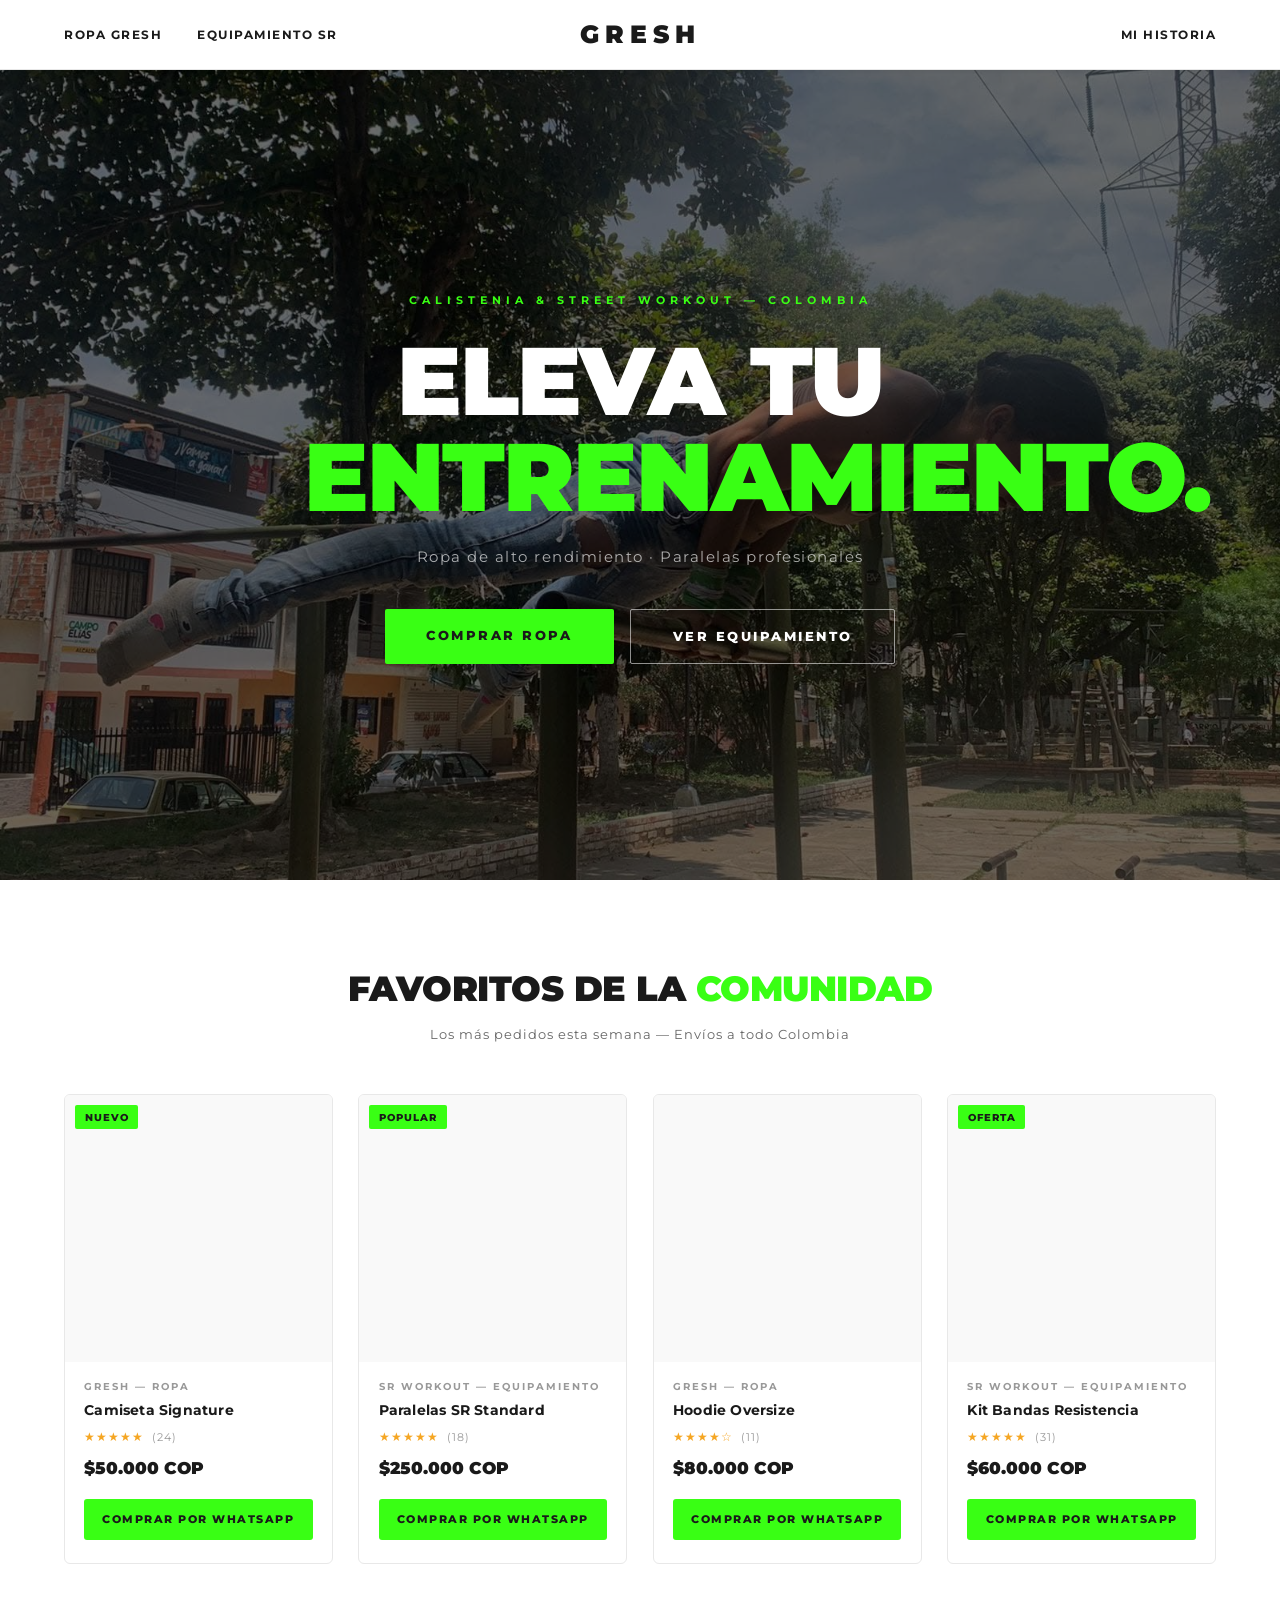
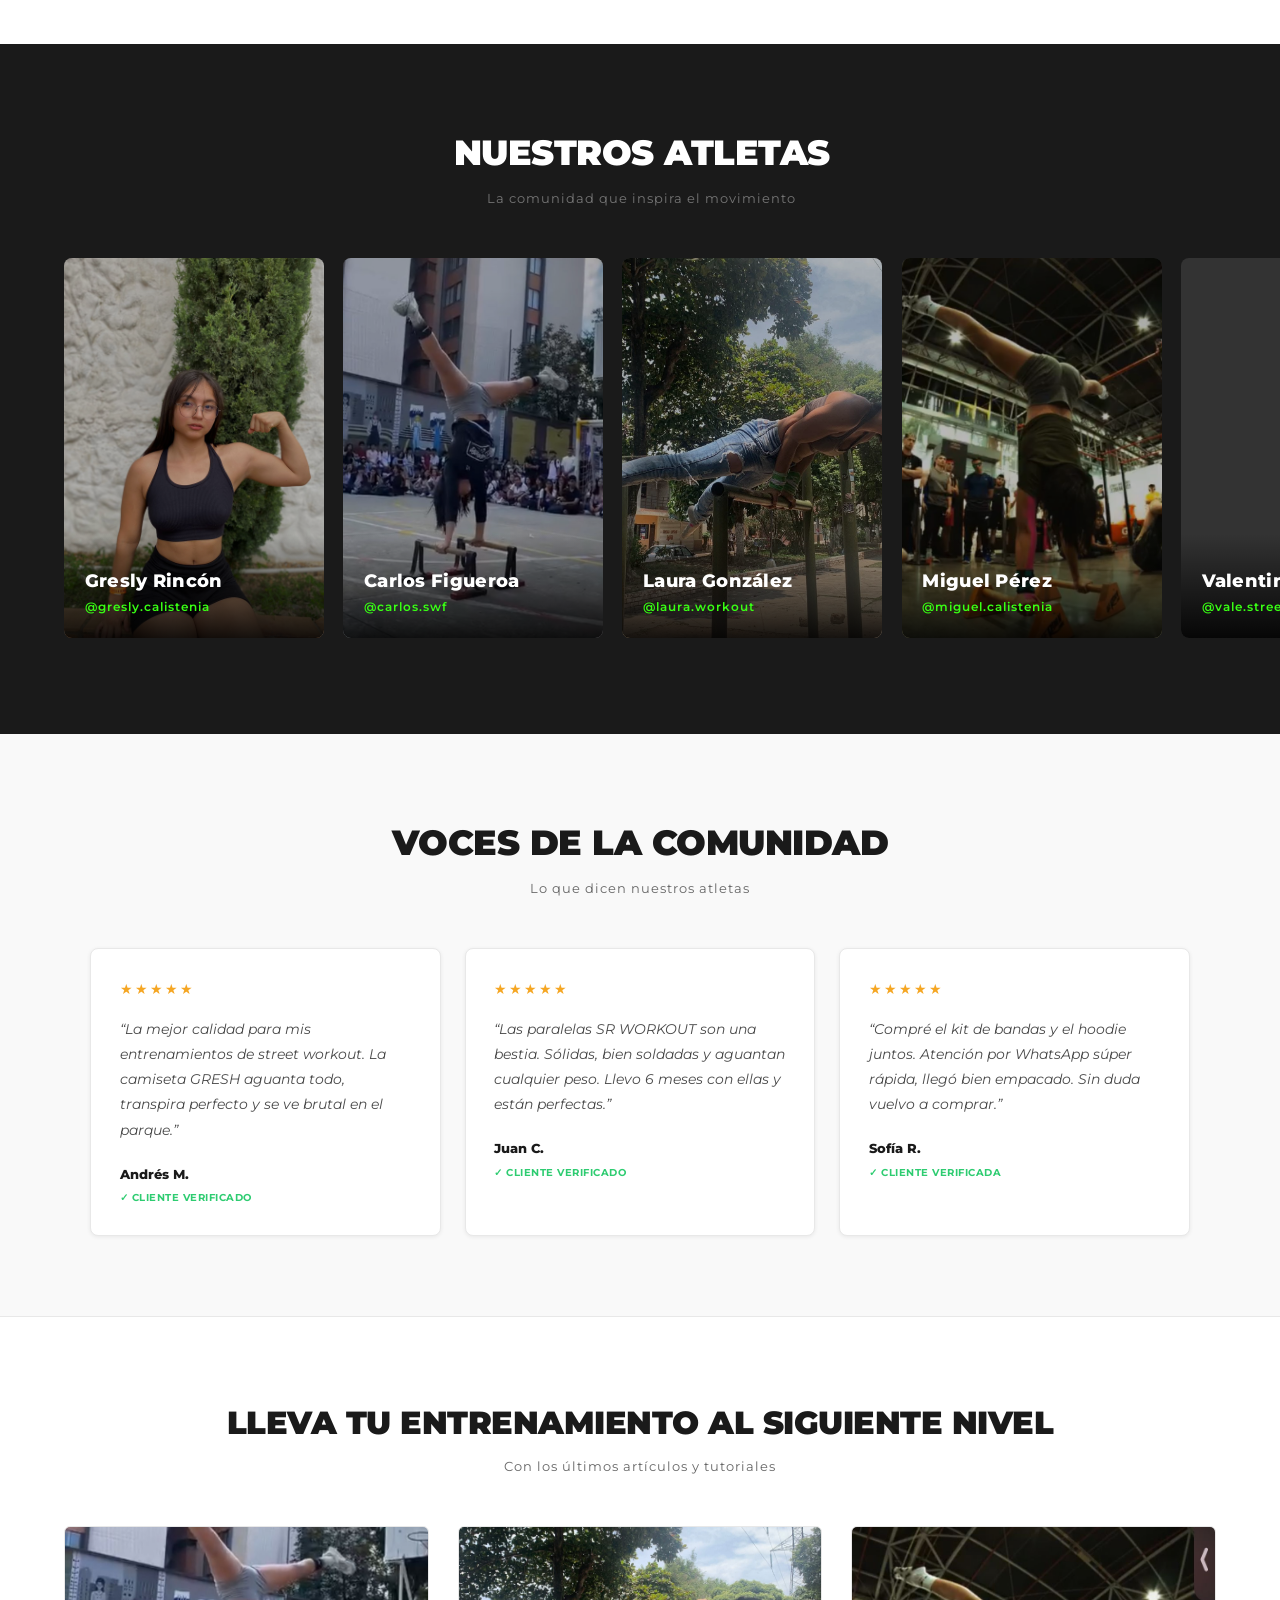
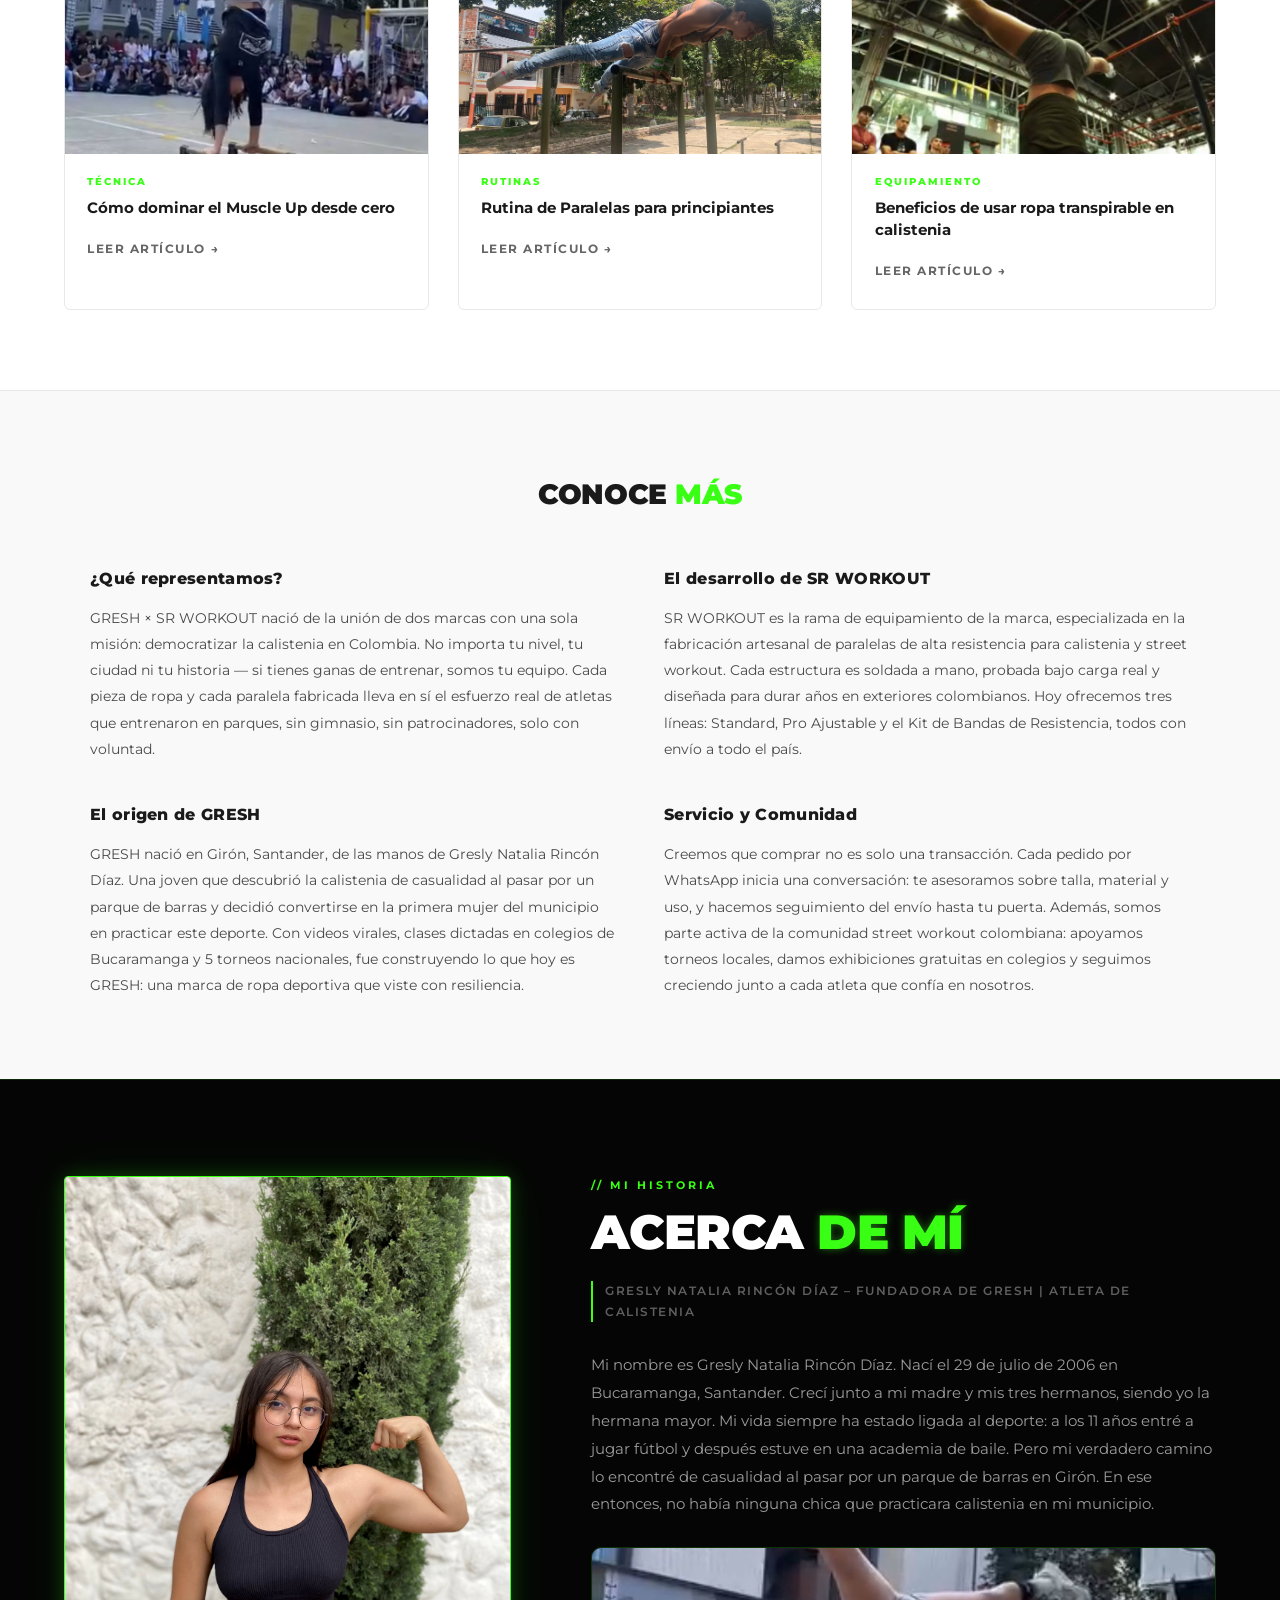
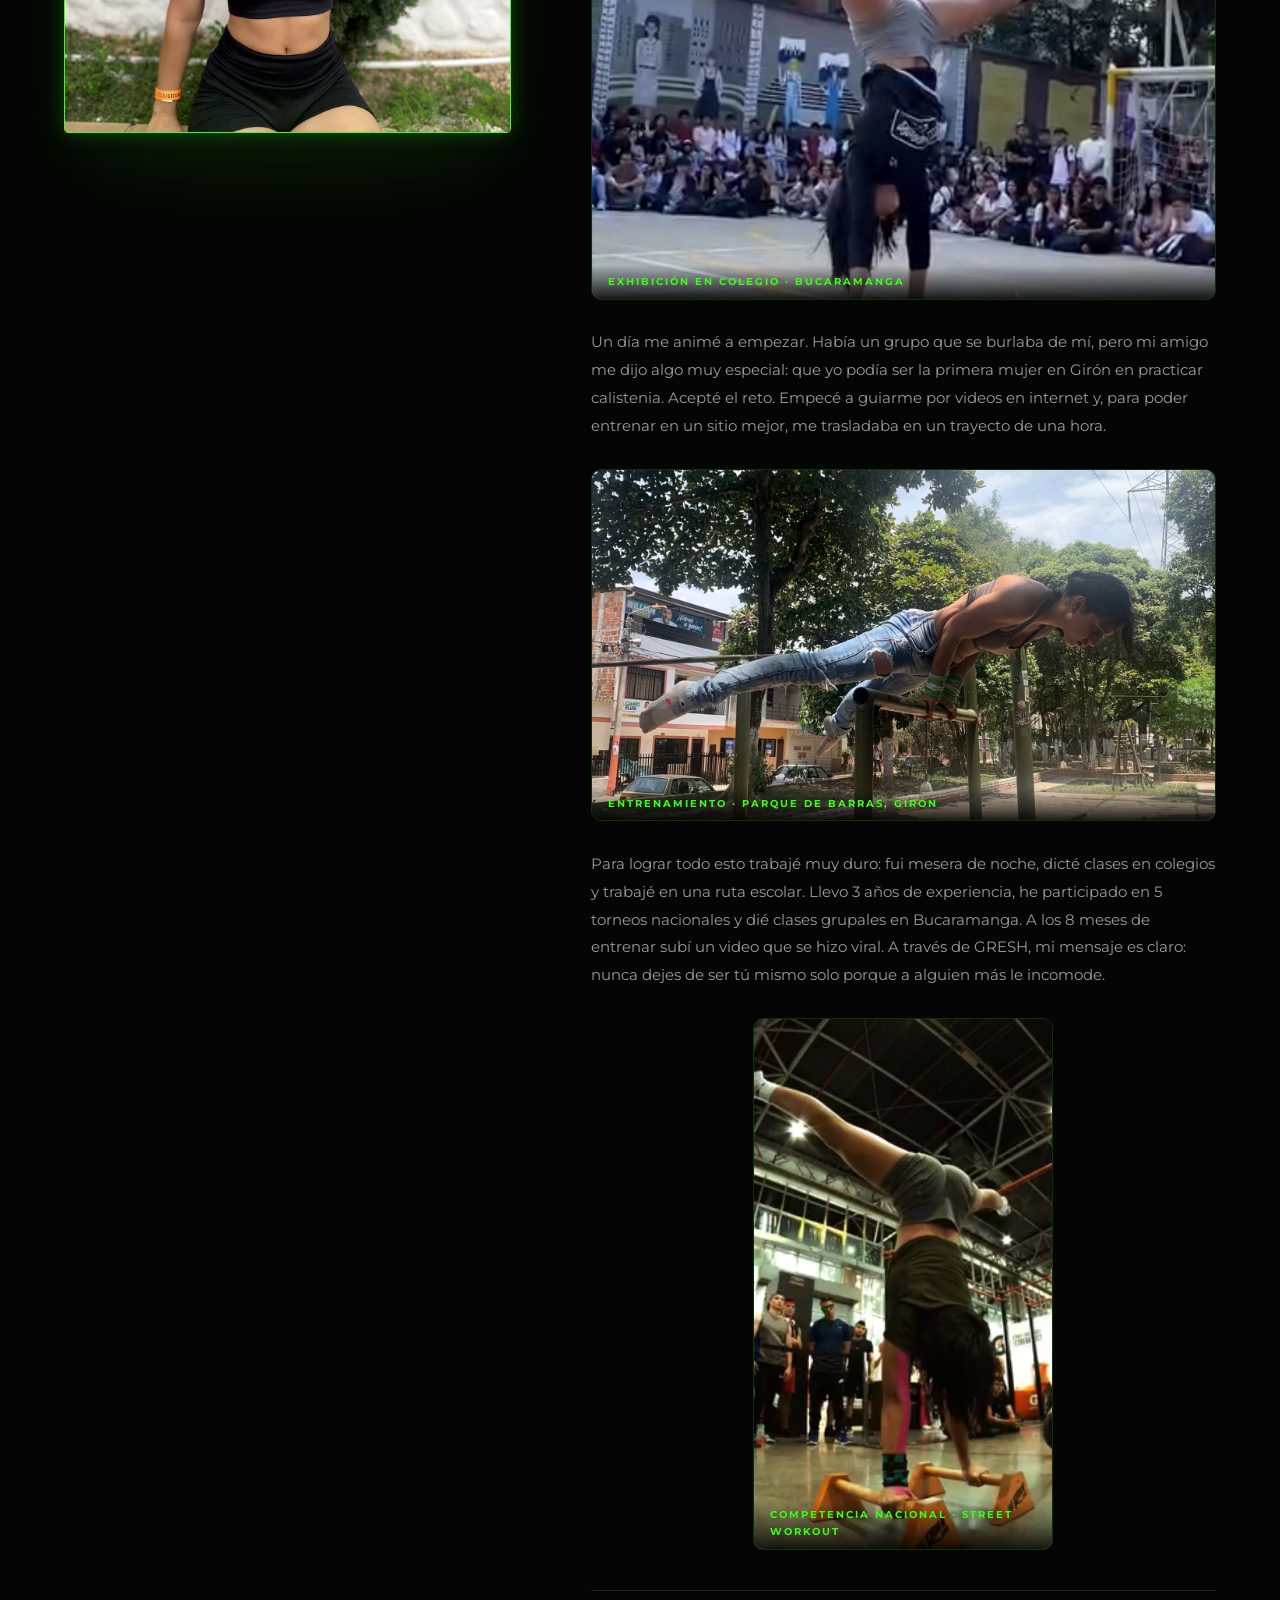
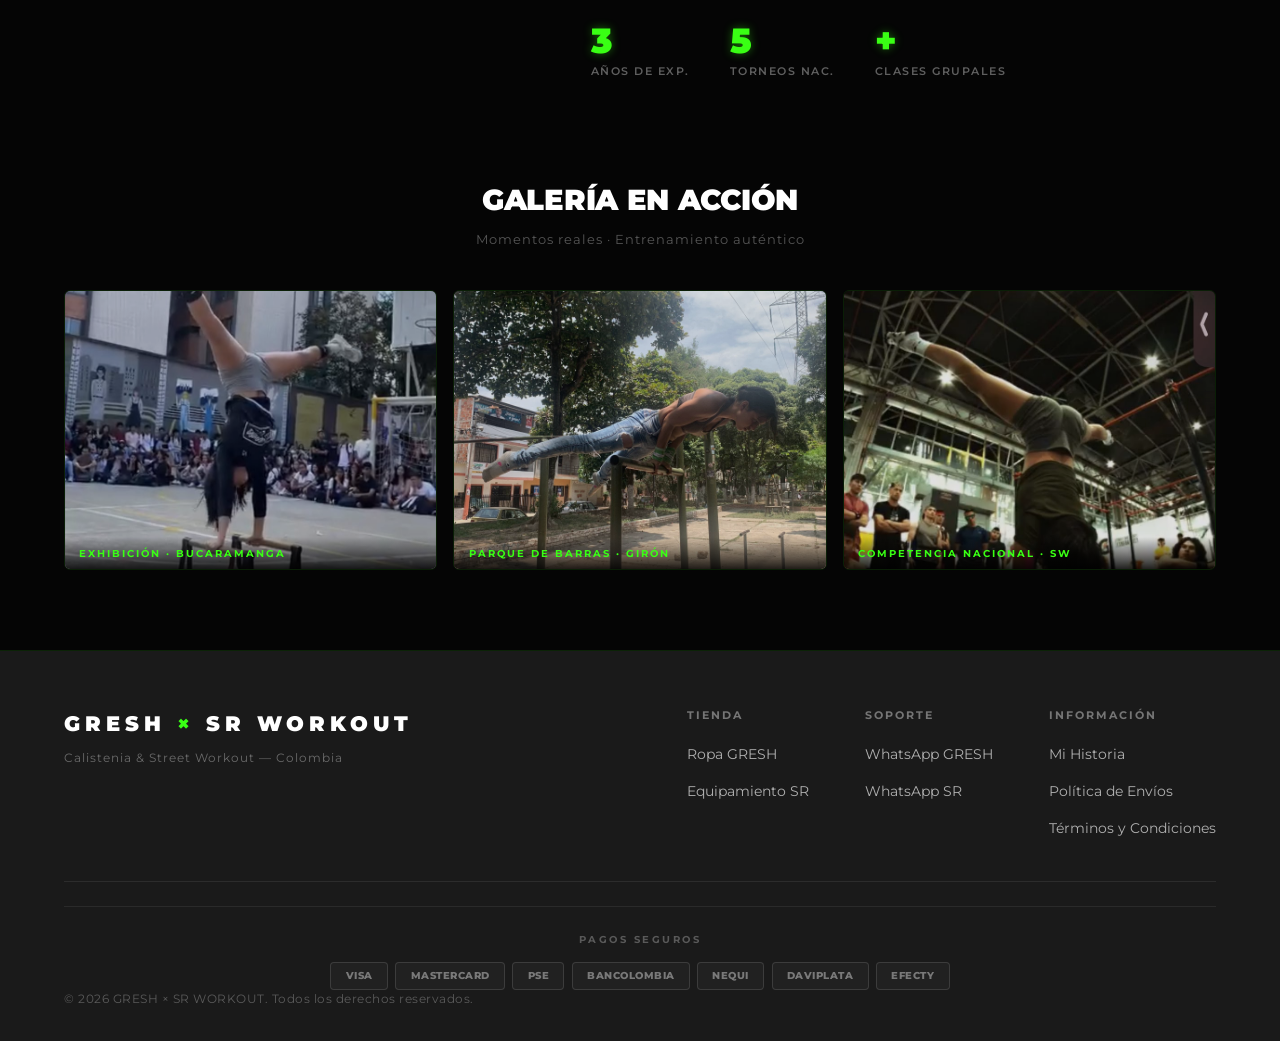
==== index.html @ 374c1524 "feat: SEO extendido, carrusel de imágenes y sistema de códigos de descuento - Agrega sección SEO 'Co" ====
<!DOCTYPE html>
<html lang="es">
<head>
  <meta charset="UTF-8" />
  <meta name="viewport" content="width=device-width, initial-scale=1.0" />
  <title>GRESH &times; SR WORKOUT | Calistenia &amp; Street Workout &mdash; Colombia</title>
  <link rel="preconnect" href="https://fonts.googleapis.com" />
  <link rel="preconnect" href="https://fonts.gstatic.com" crossorigin />
  <link href="https://fonts.googleapis.com/css2?family=Montserrat:wght@300;400;600;700;900&display=swap" rel="stylesheet" />
  <link rel="stylesheet" href="style.css" />
  <script>
    window.va = window.va || function () { (window.vaq = window.vaq || []).push(arguments); };
  </script>
  <script defer src="/_vercel/insights/script.js"></script>
</head>
<body>

  <!-- HEADER -->
  <header class="site-header">
    <nav class="navbar">
      <ul class="nav-left">
        <li><a href="ropa.html">Ropa GRESH</a></li>
        <li><a href="paralelas.html">Equipamiento SR</a></li>
      </ul>
      <a href="index.html" class="nav-logo">GRESH</a>
      <ul class="nav-right">
        <li><a href="historia.html">Mi Historia</a></li>
      </ul>
      <button class="nav-toggle" aria-label="Abrir men&uacute;">
        <span></span><span></span><span></span>
      </button>
    </nav>
  </header>

  <!-- MEN&Uacute; M&Oacute;VIL -->
  <div class="nav-drawer" id="navDrawer">
    <a href="ropa.html">Ropa GRESH</a>
    <a href="paralelas.html">Equipamiento SR WORKOUT</a>
    <a href="historia.html">Mi Historia</a>
  </div>

  <!-- A. HERO BANNER -->
  <section class="hero">
    <div class="hero-bg"></div>
    <div class="hero-content">
      <p class="hero-tag">Calistenia &amp; Street Workout &mdash; Colombia</p>
      <h1 class="hero-title">
        ELEVA TU<br>
        <em>ENTRENAMIENTO.</em>
      </h1>
      <p class="hero-sub">Ropa de alto rendimiento &middot; Paralelas profesionales</p>
      <div class="hero-ctas">
        <a href="ropa.html" class="btn-hero-primary">Comprar Ropa</a>
        <a href="paralelas.html" class="btn-hero-secondary">Ver Equipamiento</a>
      </div>
    </div>
  </section>

  <!-- B. FAVORITOS DE LA COMUNIDAD -->
  <section class="featured">
    <div class="featured-header">
      <h2>Favoritos de la <span class="accent">Comunidad</span></h2>
      <p>Los m&aacute;s pedidos esta semana &mdash; Env&iacute;os a todo Colombia</p>
    </div>

    <div class="featured-grid">

      <div class="product-card">
        <div class="product-img-wrap">
          <span class="product-badge">Nuevo</span>
          <img src="placeholder.jpg" alt="Camiseta GRESH Signature" class="product-img" onerror="this.style.display='none'" />
        </div>
        <div class="product-info">
          <p class="product-brand">GRESH &mdash; Ropa</p>
          <p class="product-name">Camiseta Signature</p>
          <p class="product-stars">&#9733;&#9733;&#9733;&#9733;&#9733; <span>(24)</span></p>
          <p class="product-price">$50.000 COP</p>
          <a href="https://wa.me/573107747362?text=Hola%20GRESH,%20me%20interesa%20esta%20prenda" class="btn-comprar" target="_blank" rel="noopener noreferrer">Comprar por WhatsApp</a>
        </div>
      </div>

      <div class="product-card">
        <div class="product-img-wrap">
          <span class="product-badge">Popular</span>
          <img src="placeholder.jpg" alt="Paralelas SR Standard" class="product-img" onerror="this.style.display='none'" />
        </div>
        <div class="product-info">
          <p class="product-brand">SR WORKOUT &mdash; Equipamiento</p>
          <p class="product-name">Paralelas SR Standard</p>
          <p class="product-stars">&#9733;&#9733;&#9733;&#9733;&#9733; <span>(18)</span></p>
          <p class="product-price">$250.000 COP</p>
          <a href="https://wa.me/573173057685?text=Hola%20SR%20WORKOUT,%20me%20interesa%20este%20equipo" class="btn-comprar" target="_blank" rel="noopener noreferrer">Comprar por WhatsApp</a>
        </div>
      </div>

      <div class="product-card">
        <div class="product-img-wrap">
          <img src="placeholder.jpg" alt="Hoodie GRESH Oversize" class="product-img" onerror="this.style.display='none'" />
        </div>
        <div class="product-info">
          <p class="product-brand">GRESH &mdash; Ropa</p>
          <p class="product-name">Hoodie Oversize</p>
          <p class="product-stars">&#9733;&#9733;&#9733;&#9733;&#9734; <span>(11)</span></p>
          <p class="product-price">$80.000 COP</p>
          <a href="https://wa.me/573107747362?text=Hola%20GRESH,%20me%20interesa%20esta%20prenda" class="btn-comprar" target="_blank" rel="noopener noreferrer">Comprar por WhatsApp</a>
        </div>
      </div>

      <div class="product-card">
        <div class="product-img-wrap">
          <span class="product-badge">Oferta</span>
          <img src="placeholder.jpg" alt="Kit Bandas SR Resistencia" class="product-img" onerror="this.style.display='none'" />
        </div>
        <div class="product-info">
          <p class="product-brand">SR WORKOUT &mdash; Equipamiento</p>
          <p class="product-name">Kit Bandas Resistencia</p>
          <p class="product-stars">&#9733;&#9733;&#9733;&#9733;&#9733; <span>(31)</span></p>
          <p class="product-price">$60.000 COP</p>
          <a href="https://wa.me/573173057685?text=Hola%20SR%20WORKOUT,%20me%20interesa%20este%20equipo" class="btn-comprar" target="_blank" rel="noopener noreferrer">Comprar por WhatsApp</a>
        </div>
      </div>

    </div>
  </section>

  <!-- C. ATLETAS GRESH &amp; SR WORKOUT -->
  <section class="athletes">
    <div class="athletes-header">
      <h2>NUESTROS ATLETAS</h2>
      <p>La comunidad que inspira el movimiento</p>
    </div>
    <div class="athletes-track">

      <div class="athlete-card">
        <img src="foto-perfil.jpg" alt="Gresly Rinc&oacute;n" />
        <div class="athlete-info">
          <p class="athlete-name">Gresly Rinc&oacute;n</p>
          <p class="athlete-handle">@gresly.calistenia</p>
        </div>
      </div>

      <div class="athlete-card">
        <img src="entrenamiento1.jpg" alt="Atleta en exhibici&oacute;n" />
        <div class="athlete-info">
          <p class="athlete-name">Carlos Figueroa</p>
          <p class="athlete-handle">@carlos.swf</p>
        </div>
      </div>

      <div class="athlete-card">
        <img src="entrenamiento2.jpg" alt="Atleta entrenando" />
        <div class="athlete-info">
          <p class="athlete-name">Laura Gonz&aacute;lez</p>
          <p class="athlete-handle">@laura.workout</p>
        </div>
      </div>

      <div class="athlete-card">
        <img src="competencia.jpg" alt="Atleta en competencia" style="object-position: center top;" />
        <div class="athlete-info">
          <p class="athlete-name">Miguel P&eacute;rez</p>
          <p class="athlete-handle">@miguel.calistenia</p>
        </div>
      </div>

      <div class="athlete-card">
        <img src="placeholder.jpg" alt="Atleta SR WORKOUT" onerror="this.style.display='none'" />
        <div class="athlete-info">
          <p class="athlete-name">Valentina Torres</p>
          <p class="athlete-handle">@vale.streetworkout</p>
        </div>
      </div>

    </div>
  </section>

  <!-- D. VOICES FROM THE COMMUNITY -->
  <section class="reviews">
    <div class="reviews-header">
      <h2>VOCES DE LA COMUNIDAD</h2>
      <p>Lo que dicen nuestros atletas</p>
    </div>
    <div class="reviews-grid">

      <div class="review-card">
        <p class="review-stars">&#9733;&#9733;&#9733;&#9733;&#9733;</p>
        <p class="review-text">&ldquo;La mejor calidad para mis entrenamientos de street workout. La camiseta GRESH aguanta todo, transpira perfecto y se ve brutal en el parque.&rdquo;</p>
        <div class="review-author">
          <p class="review-name">Andr&eacute;s M.</p>
          <p class="review-verified">&#10003; Cliente Verificado</p>
        </div>
      </div>

      <div class="review-card">
        <p class="review-stars">&#9733;&#9733;&#9733;&#9733;&#9733;</p>
        <p class="review-text">&ldquo;Las paralelas SR WORKOUT son una bestia. S&oacute;lidas, bien soldadas y aguantan cualquier peso. Llevo 6 meses con ellas y est&aacute;n perfectas.&rdquo;</p>
        <div class="review-author">
          <p class="review-name">Juan C.</p>
          <p class="review-verified">&#10003; Cliente Verificado</p>
        </div>
      </div>

      <div class="review-card">
        <p class="review-stars">&#9733;&#9733;&#9733;&#9733;&#9733;</p>
        <p class="review-text">&ldquo;Compr&eacute; el kit de bandas y el hoodie juntos. Atenci&oacute;n por WhatsApp s&uacute;per r&aacute;pida, lleg&oacute; bien empacado. Sin duda vuelvo a comprar.&rdquo;</p>
        <div class="review-author">
          <p class="review-name">Sof&iacute;a R.</p>
          <p class="review-verified">&#10003; Cliente Verificada</p>
        </div>
      </div>

    </div>
  </section>

  <!-- E. TAKE YOUR WORKOUT TO THE NEXT LEVEL -->
  <section class="blog">
    <div class="blog-header">
      <h2>LLEVA TU ENTRENAMIENTO AL SIGUIENTE NIVEL</h2>
      <p>Con los &uacute;ltimos art&iacute;culos y tutoriales</p>
    </div>
    <div class="blog-grid">

      <div class="blog-card">
        <div class="blog-img-wrap">
          <img src="entrenamiento1.jpg" alt="C&oacute;mo dominar el Muscle Up" class="blog-img" />
        </div>
        <div class="blog-info">
          <span class="blog-tag">T&eacute;cnica</span>
          <p class="blog-title">C&oacute;mo dominar el Muscle Up desde cero</p>
          <a href="historia.html" class="blog-link">Leer art&iacute;culo</a>
        </div>
      </div>

      <div class="blog-card">
        <div class="blog-img-wrap">
          <img src="entrenamiento2.jpg" alt="Rutina en paralelas" class="blog-img" />
        </div>
        <div class="blog-info">
          <span class="blog-tag">Rutinas</span>
          <p class="blog-title">Rutina de Paralelas para principiantes</p>
          <a href="paralelas.html" class="blog-link">Leer art&iacute;culo</a>
        </div>
      </div>

      <div class="blog-card">
        <div class="blog-img-wrap">
          <img src="competencia.jpg" alt="Ropa de competencia" class="blog-img" style="object-position: center top;" />
        </div>
        <div class="blog-info">
          <span class="blog-tag">Equipamiento</span>
          <p class="blog-title">Beneficios de usar ropa transpirable en calistenia</p>
          <a href="ropa.html" class="blog-link">Leer art&iacute;culo</a>
        </div>
      </div>

    </div>
  </section>

  <!-- E2. CONOCE MÁS — SEO BRAND INFO -->
  <section class="seo-brand-info">
    <h2>Conoce <span class="accent">M&aacute;s</span></h2>
    <div class="seo-grid">

      <div class="seo-col">
        <div class="seo-article-block">
          <h3>&iquest;Qu&eacute; representamos?</h3>
          <p>GRESH &times; SR WORKOUT naci&oacute; de la uni&oacute;n de dos marcas con una sola misi&oacute;n: democratizar la calistenia en Colombia. No importa tu nivel, tu ciudad ni tu historia &mdash; si tienes ganas de entrenar, somos tu equipo. Cada pieza de ropa y cada paralela fabricada lleva en s&iacute; el esfuerzo real de atletas que entrenaron en parques, sin gimnasio, sin patrocinadores, solo con voluntad.</p>
        </div>
        <div class="seo-article-block">
          <h3>El origen de GRESH</h3>
          <p>GRESH naci&oacute; en Gir&oacute;n, Santander, de las manos de Gresly Natalia Rinc&oacute;n D&iacute;az. Una joven que descubri&oacute; la calistenia de casualidad al pasar por un parque de barras y decidi&oacute; convertirse en la primera mujer del municipio en practicar este deporte. Con videos virales, clases dictadas en colegios de Bucaramanga y 5 torneos nacionales, fue construyendo lo que hoy es GRESH: una marca de ropa deportiva que viste con resiliencia.</p>
        </div>
      </div>

      <div class="seo-col">
        <div class="seo-article-block">
          <h3>El desarrollo de SR WORKOUT</h3>
          <p>SR WORKOUT es la rama de equipamiento de la marca, especializada en la fabricaci&oacute;n artesanal de paralelas de alta resistencia para calistenia y street workout. Cada estructura es soldada a mano, probada bajo carga real y dise&ntilde;ada para durar a&ntilde;os en exteriores colombianos. Hoy ofrecemos tres l&iacute;neas: Standard, Pro Ajustable y el Kit de Bandas de Resistencia, todos con env&iacute;o a todo el pa&iacute;s.</p>
        </div>
        <div class="seo-article-block">
          <h3>Servicio y Comunidad</h3>
          <p>Creemos que comprar no es solo una transacci&oacute;n. Cada pedido por WhatsApp inicia una conversaci&oacute;n: te asesoramos sobre talla, material y uso, y hacemos seguimiento del env&iacute;o hasta tu puerta. Adem&aacute;s, somos parte activa de la comunidad street workout colombiana: apoyamos torneos locales, damos exhibiciones gratuitas en colegios y seguimos creciendo junto a cada atleta que conf&iacute;a en nosotros.</p>
        </div>
      </div>

    </div>
  </section>

  <!-- F. SOBRE M&Iacute; + GALER&Iacute;A EN ACCI&Oacute;N -->
  <section class="about-dark" id="sobre-mi">
    <div class="about-dark-inner">

      <div class="about-dark-img-col">
        <div class="about-dark-frame">
          <img
            src="foto-perfil.jpg"
            alt="Gresly Natalia Rinc&oacute;n D&iacute;az &ndash; Fundadora de GRESH"
            class="about-dark-photo"
          />
        </div>
        <div class="about-dark-glow"></div>
      </div>

      <div class="about-dark-text">
        <span class="about-dark-label">// Mi historia</span>
        <h2 class="about-dark-title">Acerca <span class="neon">de m&iacute;</span></h2>
        <p class="about-dark-subtitle">Gresly Natalia Rinc&oacute;n D&iacute;az &ndash; Fundadora de GRESH | Atleta de Calistenia</p>

        <p class="about-dark-bio">
          Mi nombre es Gresly Natalia Rinc&oacute;n D&iacute;az. Nac&iacute; el 29 de julio de 2006 en Bucaramanga, Santander. Crec&iacute; junto a mi madre y mis tres hermanos, siendo yo la hermana mayor. Mi vida siempre ha estado ligada al deporte: a los 11 a&ntilde;os entr&eacute; a jugar f&uacute;tbol y despu&eacute;s estuve en una academia de baile. Pero mi verdadero camino lo encontr&eacute; de casualidad al pasar por un parque de barras en Gir&oacute;n. En ese entonces, no hab&iacute;a ninguna chica que practicara calistenia en mi municipio.
        </p>

        <div class="bio-img-block-dark">
          <img src="entrenamiento1.jpg" alt="Exhibici&oacute;n en colegio" class="bio-img-dark" />
          <span class="bio-img-caption-dark">Exhibici&oacute;n en colegio &middot; Bucaramanga</span>
        </div>

        <p class="about-dark-bio">
          Un d&iacute;a me anim&eacute; a empezar. Hab&iacute;a un grupo que se burlaba de m&iacute;, pero mi amigo me dijo algo muy especial: que yo pod&iacute;a ser la primera mujer en Gir&oacute;n en practicar calistenia. Acept&eacute; el reto. Empec&eacute; a guiarme por videos en internet y, para poder entrenar en un sitio mejor, me trasladaba en un trayecto de una hora.
        </p>

        <div class="bio-img-block-dark">
          <img src="entrenamiento2.jpg" alt="Entrenamiento en parque" class="bio-img-dark" />
          <span class="bio-img-caption-dark">Entrenamiento &middot; Parque de barras, Gir&oacute;n</span>
        </div>

        <p class="about-dark-bio">
          Para lograr todo esto trabaj&eacute; muy duro: fui mesera de noche, dict&eacute; clases en colegios y trabaj&eacute; en una ruta escolar. Llevo 3 a&ntilde;os de experiencia, he participado en 5 torneos nacionales y di&eacute; clases grupales en Bucaramanga. A los 8 meses de entrenar sub&iacute; un video que se hizo viral. A trav&eacute;s de GRESH, mi mensaje es claro: nunca dejes de ser t&uacute; mismo solo porque a alguien m&aacute;s le incomode.
        </p>

        <div class="bio-img-block-dark bio-img-block-dark--portrait">
          <img src="competencia.jpg" alt="Competencia nacional de Street Workout" class="bio-img-dark--portrait" />
          <span class="bio-img-caption-dark">Competencia nacional &middot; Street Workout</span>
        </div>

        <div class="about-dark-stats">
          <div class="about-dark-stat">
            <span class="about-dark-stat-num">3</span>
            <span class="about-dark-stat-label">A&ntilde;os de exp.</span>
          </div>
          <div class="about-dark-stat">
            <span class="about-dark-stat-num">5</span>
            <span class="about-dark-stat-label">Torneos nac.</span>
          </div>
          <div class="about-dark-stat">
            <span class="about-dark-stat-num">+</span>
            <span class="about-dark-stat-label">Clases grupales</span>
          </div>
        </div>
      </div>

    </div>
  </section>

  <!-- GALER&Iacute;A EN ACCI&Oacute;N -->
  <div class="gallery-dark">
    <div class="gallery-dark-header">
      <h2>GALER&Iacute;A EN ACCI&Oacute;N</h2>
      <p>Momentos reales &middot; Entrenamiento aut&eacute;ntico</p>
    </div>
    <div class="gallery-grid">

      <div class="gallery-item">
        <img src="entrenamiento1.jpg" alt="Exhibici&oacute;n de calistenia" class="gallery-img" />
        <span class="gallery-caption">Exhibici&oacute;n &middot; Bucaramanga</span>
      </div>

      <div class="gallery-item">
        <img src="entrenamiento2.jpg" alt="Entrenamiento en parque" class="gallery-img" />
        <span class="gallery-caption">Parque de barras &middot; Gir&oacute;n</span>
      </div>

      <div class="gallery-item">
        <img src="competencia.jpg" alt="Competencia nacional" class="gallery-img" style="object-position: center top;" />
        <span class="gallery-caption">Competencia nacional &middot; SW</span>
      </div>

    </div>
  </div>

  <!-- G. FOOTER PROFESIONAL -->
  <footer class="footer">
    <div class="footer-top">
      <div class="footer-brand">
        <p class="footer-logo">GRESH <span class="accent">&times;</span> SR WORKOUT</p>
        <p class="footer-tagline">Calistenia &amp; Street Workout &mdash; Colombia</p>
      </div>
      <div class="footer-links">
        <div class="footer-col">
          <h4>Tienda</h4>
          <ul>
            <li><a href="ropa.html">Ropa GRESH</a></li>
            <li><a href="paralelas.html">Equipamiento SR</a></li>
          </ul>
        </div>
        <div class="footer-col">
          <h4>Soporte</h4>
          <ul>
            <li><a href="https://wa.me/573107747362" target="_blank" rel="noopener noreferrer">WhatsApp GRESH</a></li>
            <li><a href="https://wa.me/573173057685" target="_blank" rel="noopener noreferrer">WhatsApp SR</a></li>
          </ul>
        </div>
        <div class="footer-col">
          <h4>Informaci&oacute;n</h4>
          <ul>
            <li><a href="historia.html">Mi Historia</a></li>
            <li><a href="#">Pol&iacute;tica de Env&iacute;os</a></li>
            <li><a href="#">T&eacute;rminos y Condiciones</a></li>
          </ul>
        </div>
      </div>
    </div>

    <div class="footer-payments">
      <p class="footer-payments-label">Pagos Seguros</p>
      <div class="payment-badges">
        <span class="pay-badge">VISA</span>
        <span class="pay-badge">MASTERCARD</span>
        <span class="pay-badge">PSE</span>
        <span class="pay-badge">BANCOLOMBIA</span>
        <span class="pay-badge">NEQUI</span>
        <span class="pay-badge">DAVIPLATA</span>
        <span class="pay-badge">EFECTY</span>
      </div>
    </div>

    <p class="footer-copy">&copy; 2026 GRESH &times; SR WORKOUT. Todos los derechos reservados.</p>
  </footer>

  <script>
    const toggle = document.querySelector('.nav-toggle');
    const drawer = document.getElementById('navDrawer');
    toggle.addEventListener('click', () => {
      toggle.classList.toggle('open');
      drawer.classList.toggle('open');
    });
    drawer.querySelectorAll('a').forEach(a => {
      a.addEventListener('click', () => {
        toggle.classList.remove('open');
        drawer.classList.remove('open');
      });
    });
  </script>
</body>
</html>
---- style.css ----
/* =========================================
   GRESH × SR WORKOUT — Clean E-commerce
   ========================================= */

*, *::before, *::after { box-sizing: border-box; margin: 0; padding: 0; }

:root {
  --white:      #FFFFFF;
  --bg:         #F9F9F9;
  --bg-card:    #FFFFFF;
  --neon:       #39FF14;
  --neon-hover: #50ff30;
  --text:       #1A1A1A;
  --text-muted: #666666;
  --text-light: #999999;
  --border:     #E8E8E8;
  --shadow-sm:  0 1px 4px rgba(0,0,0,0.07);
  --shadow-md:  0 4px 18px rgba(0,0,0,0.10);
  --shadow-lg:  0 8px 36px rgba(0,0,0,0.14);
  --font:       'Montserrat', sans-serif;
  --nav-height: 70px;
}

html { scroll-behavior: smooth; }

body {
  background: var(--white);
  color: var(--text);
  font-family: var(--font);
  font-size: 16px;
  line-height: 1.65;
  overflow-x: hidden;
}

/* --- UTILITIES --- */
.accent { color: var(--neon); }

/* =========================================
   ANIMACIONES
   ========================================= */
@keyframes fadeInUp {
  from { opacity: 0; transform: translateY(22px); }
  to   { opacity: 1; transform: translateY(0); }
}

.anim { opacity: 0; animation: fadeInUp 0.6s ease forwards; }
.anim-d1 { animation-delay: 0.1s; }
.anim-d2 { animation-delay: 0.25s; }
.anim-d3 { animation-delay: 0.4s; }
.anim-d4 { animation-delay: 0.55s; }
.anim-d5 { animation-delay: 0.7s; }
.anim-d6 { animation-delay: 0.85s; }
.anim-d7 { animation-delay: 1.0s; }
.anim-d8 { animation-delay: 1.15s; }
.anim-d9 { animation-delay: 1.3s; }

/* =========================================
   NAVBAR — 3 columnas: links | logo | links
   ========================================= */
.site-header {
  position: fixed;
  top: 0; left: 0;
  width: 100%;
  height: var(--nav-height);
  z-index: 100;
  background: var(--white);
  border-bottom: 1px solid var(--border);
  box-shadow: var(--shadow-sm);
}

.navbar {
  height: 100%;
  max-width: 1400px;
  margin: 0 auto;
  padding: 0 5%;
  display: grid;
  grid-template-columns: 1fr auto 1fr;
  align-items: center;
}

.nav-left,
.nav-right {
  list-style: none;
  display: flex;
  align-items: center;
  gap: 2.2rem;
}

.nav-right { justify-content: flex-end; }

.nav-left a,
.nav-right a {
  color: var(--text);
  text-decoration: none;
  font-size: 0.78rem;
  font-weight: 700;
  letter-spacing: 1.5px;
  text-transform: uppercase;
  position: relative;
  padding-bottom: 3px;
  transition: color 0.2s;
}

.nav-left a::after,
.nav-right a::after {
  content: '';
  position: absolute;
  bottom: 0; left: 0;
  width: 0; height: 2px;
  background: var(--neon);
  transition: width 0.25s ease;
}

.nav-left a:hover::after,
.nav-right a:hover::after,
.nav-left a.active::after,
.nav-right a.active::after { width: 100%; }

.nav-logo {
  text-decoration: none;
  font-size: 1.55rem;
  font-weight: 900;
  letter-spacing: 6px;
  color: var(--text);
  text-transform: uppercase;
  text-align: center;
  transition: color 0.2s;
}

.nav-logo:hover { color: var(--neon); }

/* Hamburger (oculto en desktop) */
.nav-toggle {
  display: none;
  background: none;
  border: none;
  cursor: pointer;
  padding: 4px;
  flex-direction: column;
  gap: 5px;
}

.nav-toggle span {
  display: block;
  width: 24px; height: 2px;
  background: var(--text);
  border-radius: 2px;
  transition: all 0.3s ease;
}

.nav-toggle.open span:nth-child(1) { transform: translateY(7px) rotate(45deg); }
.nav-toggle.open span:nth-child(2) { opacity: 0; }
.nav-toggle.open span:nth-child(3) { transform: translateY(-7px) rotate(-45deg); }

/* Menú desplegable móvil */
.nav-drawer {
  display: none;
  position: fixed;
  top: var(--nav-height);
  left: 0; right: 0;
  background: var(--white);
  border-bottom: 1px solid var(--border);
  box-shadow: var(--shadow-md);
  z-index: 99;
  padding: 0.5rem 5%;
  flex-direction: column;
}

.nav-drawer.open { display: flex; }

.nav-drawer a {
  color: var(--text);
  text-decoration: none;
  font-size: 0.85rem;
  font-weight: 700;
  letter-spacing: 1.5px;
  text-transform: uppercase;
  padding: 1rem 0;
  border-bottom: 1px solid var(--border);
  transition: color 0.2s;
}

.nav-drawer a:last-child { border-bottom: none; }
.nav-drawer a:hover,
.nav-drawer a.active { color: var(--neon); }

/* =========================================
   HERO — index.html
   ========================================= */
.hero {
  position: relative;
  margin-top: var(--nav-height);
  height: 90vh;
  min-height: 540px;
  display: flex;
  align-items: center;
  justify-content: center;
  text-align: center;
  overflow: hidden;
  background: #111;
}

.hero-bg {
  position: absolute;
  inset: 0;
  background-image: url('entrenamiento2.jpg');
  background-size: cover;
  background-position: center 30%;
  filter: brightness(0.42);
  transition: transform 10s ease;
}

.hero:hover .hero-bg { transform: scale(1.04); }

.hero-content {
  position: relative;
  z-index: 2;
  max-width: 800px;
  padding: 0 5%;
}

.hero-tag {
  display: inline-block;
  font-size: 0.7rem;
  font-weight: 700;
  letter-spacing: 5px;
  text-transform: uppercase;
  color: var(--neon);
  margin-bottom: 1.5rem;
}

.hero-title {
  font-size: clamp(3rem, 8vw, 6rem);
  font-weight: 900;
  line-height: 1.0;
  letter-spacing: -2px;
  text-transform: uppercase;
  color: #fff;
  margin-bottom: 1.2rem;
}

.hero-title em {
  font-style: normal;
  color: var(--neon);
}

.hero-sub {
  font-size: 0.95rem;
  color: rgba(255,255,255,0.65);
  letter-spacing: 1.5px;
  margin-bottom: 2.5rem;
}

.hero-ctas {
  display: flex;
  gap: 1rem;
  justify-content: center;
  flex-wrap: wrap;
}

.btn-hero-primary {
  display: inline-block;
  padding: 1rem 2.6rem;
  background: var(--neon);
  color: var(--text);
  font-family: var(--font);
  font-size: 0.8rem;
  font-weight: 800;
  letter-spacing: 2.5px;
  text-transform: uppercase;
  text-decoration: none;
  border-radius: 2px;
  transition: background 0.25s, box-shadow 0.25s, transform 0.2s;
}

.btn-hero-primary:hover {
  background: var(--neon-hover);
  transform: translateY(-2px);
  box-shadow: 0 6px 24px rgba(57,255,20,0.45);
}

.btn-hero-secondary {
  display: inline-block;
  padding: 1rem 2.6rem;
  background: transparent;
  color: #fff;
  border: 1.5px solid rgba(255,255,255,0.55);
  font-family: var(--font);
  font-size: 0.8rem;
  font-weight: 800;
  letter-spacing: 2.5px;
  text-transform: uppercase;
  text-decoration: none;
  border-radius: 2px;
  transition: background 0.25s, border-color 0.25s, transform 0.2s;
}

.btn-hero-secondary:hover {
  background: rgba(255,255,255,0.10);
  border-color: #fff;
  transform: translateY(-2px);
}

/* =========================================
   BRANDS STRIP — index.html
   ========================================= */
.brands-strip {
  background: var(--text);
  padding: 1.8rem 5%;
  display: flex;
  align-items: center;
  justify-content: center;
  gap: 2.5rem;
  flex-wrap: wrap;
}

.brands-strip a {
  font-size: 0.85rem;
  font-weight: 900;
  letter-spacing: 4px;
  text-transform: uppercase;
  text-decoration: none;
  color: rgba(255,255,255,0.45);
  transition: color 0.25s;
}

.brands-strip a:hover { color: var(--neon); }

.brands-strip .sep {
  color: rgba(255,255,255,0.18);
  font-size: 1.2rem;
}

/* =========================================
   FEATURED PRODUCTS — index.html
   ========================================= */
.featured {
  padding: 5rem 5%;
  background: var(--white);
}

.featured-header {
  text-align: center;
  margin-bottom: 3rem;
}

.featured-header h2 {
  font-size: clamp(1.5rem, 3vw, 2.2rem);
  font-weight: 900;
  text-transform: uppercase;
  letter-spacing: -0.5px;
  color: var(--text);
  margin-bottom: 0.4rem;
}

.featured-header p {
  font-size: 0.82rem;
  color: var(--text-muted);
  letter-spacing: 1px;
}

.featured-grid {
  display: grid;
  grid-template-columns: repeat(4, 1fr);
  gap: 1.6rem;
  max-width: 1350px;
  margin: 0 auto;
}

/* =========================================
   PRODUCT CARD
   ========================================= */
.product-card {
  background: var(--bg-card);
  border: 1px solid var(--border);
  border-radius: 6px;
  overflow: hidden;
  transition: box-shadow 0.3s ease, transform 0.3s ease;
}

.product-card:hover {
  transform: translateY(-5px);
  box-shadow: var(--shadow-lg);
}

.product-img-wrap {
  position: relative;
  width: 100%;
  aspect-ratio: 1 / 1;
  background: var(--bg);
  overflow: hidden;
}

.product-img {
  width: 100%;
  height: 100%;
  object-fit: cover;
  display: block;
  transition: transform 0.5s ease;
}

.product-card:hover .product-img { transform: scale(1.06); }

.product-badge {
  position: absolute;
  top: 10px; left: 10px;
  background: var(--neon);
  color: var(--text);
  font-size: 0.62rem;
  font-weight: 800;
  letter-spacing: 1px;
  text-transform: uppercase;
  padding: 0.22rem 0.6rem;
  border-radius: 2px;
}

.product-info {
  padding: 1rem 1.2rem 1.4rem;
}

.product-brand {
  font-size: 0.62rem;
  font-weight: 700;
  letter-spacing: 2px;
  text-transform: uppercase;
  color: var(--text-light);
  margin-bottom: 0.3rem;
}

.product-name {
  font-size: 0.88rem;
  font-weight: 700;
  color: var(--text);
  margin-bottom: 0.35rem;
  letter-spacing: 0.2px;
}

.product-stars {
  font-size: 0.72rem;
  color: #F5A623;
  letter-spacing: 1px;
  margin-bottom: 0.45rem;
}

.product-stars span {
  color: var(--text-light);
  font-size: 0.68rem;
  margin-left: 4px;
}

.product-price {
  font-size: 1.08rem;
  font-weight: 900;
  color: var(--text);
  margin-bottom: 1rem;
}

.btn-comprar {
  display: block;
  width: 100%;
  padding: 0.72rem 1rem;
  background: var(--neon);
  color: var(--text);
  font-family: var(--font);
  font-size: 0.7rem;
  font-weight: 800;
  letter-spacing: 1.5px;
  text-transform: uppercase;
  text-decoration: none;
  text-align: center;
  border-radius: 3px;
  transition: background 0.25s, box-shadow 0.25s, transform 0.15s;
}

.btn-comprar:hover {
  background: var(--neon-hover);
  box-shadow: 0 4px 16px rgba(57,255,20,0.38);
  transform: translateY(-1px);
}

/* =========================================
   CATALOG HERO — ropa.html / paralelas.html
   ========================================= */
.catalog-hero {
  margin-top: var(--nav-height);
  background: var(--bg);
  padding: 3.5rem 5%;
  border-bottom: 1px solid var(--border);
  display: flex;
  align-items: flex-end;
  justify-content: space-between;
  flex-wrap: wrap;
  gap: 1rem;
}

.catalog-hero h1 {
  font-size: clamp(1.8rem, 4.5vw, 3.2rem);
  font-weight: 900;
  text-transform: uppercase;
  letter-spacing: -0.5px;
  line-height: 1.1;
  color: var(--text);
}

.catalog-hero p {
  font-size: 0.82rem;
  color: var(--text-muted);
  letter-spacing: 1px;
  margin-top: 0.5rem;
}

.catalog-count {
  font-size: 0.78rem;
  color: var(--text-muted);
  letter-spacing: 1px;
  white-space: nowrap;
  align-self: flex-end;
}

/* =========================================
   PRODUCTS SECTION — ropa.html / paralelas.html
   ========================================= */
.products-section {
  padding: 3rem 5% 6rem;
  background: var(--white);
}

.products-grid {
  display: grid;
  grid-template-columns: repeat(3, 1fr);
  gap: 2rem;
  max-width: 1350px;
  margin: 0 auto;
}

/* =========================================
   PAGE HEADER — historia.html
   ========================================= */
.page-header {
  margin-top: var(--nav-height);
  background: var(--bg);
  padding: 4rem 5%;
  border-bottom: 1px solid var(--border);
  text-align: center;
}

.page-header h1 {
  font-size: clamp(2rem, 5vw, 3.5rem);
  font-weight: 900;
  text-transform: uppercase;
  letter-spacing: -0.5px;
  color: var(--text);
}

.page-header p {
  font-size: 0.85rem;
  color: var(--text-muted);
  letter-spacing: 1.5px;
  margin-top: 0.6rem;
}

/* =========================================
   ABOUT — historia.html
   ========================================= */
.about {
  padding: 5rem 5%;
  background: var(--white);
}

.about-container {
  max-width: 1100px;
  margin: 0 auto;
  display: grid;
  grid-template-columns: 1fr 1.45fr;
  gap: 5rem;
  align-items: start;
}

.about-image-wrapper {
  position: sticky;
  top: calc(var(--nav-height) + 2rem);
}

.about-image-frame {
  border-radius: 6px;
  overflow: hidden;
  border: 1px solid var(--border);
  box-shadow: var(--shadow-md);
}

.about-image {
  display: block;
  width: 100%;
  aspect-ratio: 4 / 5;
  object-fit: cover;
  object-position: center top;
}

.section-label {
  font-size: 0.7rem;
  font-weight: 700;
  letter-spacing: 3px;
  text-transform: uppercase;
  color: var(--neon);
  display: block;
  margin-bottom: 0.8rem;
}

.about-title {
  font-size: clamp(1.8rem, 3.5vw, 2.8rem);
  font-weight: 900;
  text-transform: uppercase;
  line-height: 1.1;
  color: var(--text);
  margin-bottom: 1.5rem;
}

.about-subtitle {
  font-size: 0.8rem;
  font-weight: 600;
  letter-spacing: 1.5px;
  text-transform: uppercase;
  color: var(--text-muted);
  margin-bottom: 1.8rem;
  padding-left: 0.8rem;
  border-left: 2.5px solid var(--neon);
}

.about-bio {
  font-size: 0.95rem;
  color: #444;
  line-height: 1.88;
  margin-bottom: 1.2rem;
}

.about-stats {
  display: flex;
  gap: 2.5rem;
  margin-top: 2.5rem;
  padding-top: 2rem;
  border-top: 1px solid var(--border);
}

.stat { display: flex; flex-direction: column; }

.stat-number {
  font-size: 2.2rem;
  font-weight: 900;
  color: var(--neon);
  line-height: 1;
}

.stat-label {
  font-size: 0.7rem;
  font-weight: 600;
  letter-spacing: 1.5px;
  text-transform: uppercase;
  color: var(--text-muted);
  margin-top: 0.3rem;
}

/* =========================================
   BIO IMAGES — historia.html
   ========================================= */
.bio-img-block {
  position: relative;
  margin: 1.8rem 0;
  border-radius: 8px;
  overflow: hidden;
  border: 1px solid var(--border);
  box-shadow: var(--shadow-sm);
  transition: box-shadow 0.3s ease;
}

.bio-img-block:hover { box-shadow: var(--shadow-md); }

.bio-img--landscape {
  display: block;
  width: 100%;
  aspect-ratio: 16 / 9;
  object-fit: cover;
}

.bio-img-block--portrait {
  max-width: 300px;
  margin-left: auto;
  margin-right: auto;
}

.bio-img--portrait {
  display: block;
  width: 100%;
  aspect-ratio: 9 / 16;
  object-fit: cover;
  object-position: center top;
}

.img-caption {
  padding: 0.5rem 1rem;
  background: var(--bg);
  font-size: 0.68rem;
  font-weight: 700;
  letter-spacing: 2px;
  text-transform: uppercase;
  color: var(--text-muted);
  border-top: 1px solid var(--border);
}

/* =========================================
   FOOTER
   ========================================= */
.footer {
  background: var(--text);
  padding: 3.5rem 5% 2rem;
}

.footer-top {
  display: flex;
  justify-content: space-between;
  align-items: flex-start;
  flex-wrap: wrap;
  gap: 2.5rem;
  padding-bottom: 2.5rem;
  border-bottom: 1px solid rgba(255,255,255,0.08);
  margin-bottom: 1.5rem;
}

.footer-logo {
  font-size: 1.3rem;
  font-weight: 900;
  letter-spacing: 5px;
  color: #fff;
  text-transform: uppercase;
  margin-bottom: 0.4rem;
}

.footer-tagline {
  font-size: 0.75rem;
  color: rgba(255,255,255,0.35);
  letter-spacing: 1px;
}

.footer-links {
  display: flex;
  gap: 3.5rem;
  flex-wrap: wrap;
}

.footer-col h4 {
  font-size: 0.68rem;
  font-weight: 700;
  letter-spacing: 2px;
  text-transform: uppercase;
  color: rgba(255,255,255,0.4);
  margin-bottom: 1rem;
}

.footer-col ul {
  list-style: none;
  display: flex;
  flex-direction: column;
  gap: 0.65rem;
}

.footer-col a {
  font-size: 0.85rem;
  color: rgba(255,255,255,0.65);
  text-decoration: none;
  transition: color 0.2s;
}

.footer-col a:hover { color: var(--neon); }

.footer-copy {
  font-size: 0.72rem;
  color: rgba(255,255,255,0.28);
  letter-spacing: 0.5px;
}

/* =========================================
   ATHLETES SECTION
   ========================================= */
.athletes {
  background: #1A1A1A;
  padding: 5rem 0 5rem 5%;
  overflow: hidden;
}

.athletes-header {
  text-align: center;
  padding-right: 5%;
  margin-bottom: 3rem;
}

.athletes-header h2 {
  font-size: clamp(1.5rem, 3vw, 2.2rem);
  font-weight: 900;
  text-transform: uppercase;
  letter-spacing: -0.5px;
  color: #fff;
  margin-bottom: 0.4rem;
}

.athletes-header p {
  font-size: 0.82rem;
  color: rgba(255,255,255,0.4);
  letter-spacing: 1px;
}

.athletes-track {
  display: flex;
  gap: 1.2rem;
  overflow-x: auto;
  padding-right: 5%;
  padding-bottom: 1rem;
  scroll-snap-type: x mandatory;
  scrollbar-width: none;
  -webkit-overflow-scrolling: touch;
}

.athletes-track::-webkit-scrollbar { display: none; }

.athlete-card {
  position: relative;
  flex: 0 0 260px;
  height: 380px;
  border-radius: 8px;
  overflow: hidden;
  scroll-snap-align: start;
  cursor: pointer;
  background: #333;
}

.athlete-card img {
  width: 100%;
  height: 100%;
  object-fit: cover;
  object-position: center top;
  display: block;
  filter: brightness(0.72);
  transition: transform 0.5s ease, filter 0.4s ease;
}

.athlete-card:hover img {
  transform: scale(1.06);
  filter: brightness(0.55);
}

.athlete-info {
  position: absolute;
  bottom: 0; left: 0; right: 0;
  padding: 2rem 1.3rem 1.3rem;
  background: linear-gradient(transparent, rgba(0,0,0,0.88));
}

.athlete-name {
  font-size: 1.1rem;
  font-weight: 800;
  color: #fff;
  letter-spacing: 0.3px;
  margin-bottom: 0.2rem;
}

.athlete-handle {
  font-size: 0.72rem;
  font-weight: 600;
  color: var(--neon);
  letter-spacing: 1px;
}

/* =========================================
   REVIEWS SECTION
   ========================================= */
.reviews {
  padding: 5rem 5%;
  background: var(--bg);
}

.reviews-header {
  text-align: center;
  margin-bottom: 3rem;
}

.reviews-header h2 {
  font-size: clamp(1.5rem, 3vw, 2.2rem);
  font-weight: 900;
  text-transform: uppercase;
  letter-spacing: -0.5px;
  color: var(--text);
  margin-bottom: 0.4rem;
}

.reviews-header p {
  font-size: 0.82rem;
  color: var(--text-muted);
  letter-spacing: 1px;
}

.reviews-grid {
  display: grid;
  grid-template-columns: repeat(3, 1fr);
  gap: 1.5rem;
  max-width: 1100px;
  margin: 0 auto;
}

.review-card {
  background: var(--white);
  border-radius: 8px;
  padding: 1.8rem;
  box-shadow: var(--shadow-sm);
  border: 1px solid var(--border);
  transition: box-shadow 0.3s ease, transform 0.3s ease;
}

.review-card:hover {
  box-shadow: var(--shadow-md);
  transform: translateY(-3px);
}

.review-stars {
  font-size: 0.88rem;
  color: #F5A623;
  letter-spacing: 2px;
  margin-bottom: 1rem;
}

.review-text {
  font-size: 0.9rem;
  color: #4A4A4A;
  line-height: 1.75;
  margin-bottom: 1.3rem;
  font-style: italic;
}

.review-author {
  display: flex;
  flex-direction: column;
  gap: 0.25rem;
}

.review-name {
  font-size: 0.82rem;
  font-weight: 800;
  color: var(--text);
}

.review-verified {
  font-size: 0.65rem;
  font-weight: 700;
  letter-spacing: 0.5px;
  color: #2ecc71;
  text-transform: uppercase;
}

/* =========================================
   BLOG SECTION
   ========================================= */
.blog {
  padding: 5rem 5%;
  background: var(--white);
  border-top: 1px solid var(--border);
}

.blog-header {
  text-align: center;
  margin-bottom: 3rem;
}

.blog-header h2 {
  font-size: clamp(1.3rem, 2.8vw, 2rem);
  font-weight: 900;
  text-transform: uppercase;
  letter-spacing: -0.5px;
  color: var(--text);
  margin-bottom: 0.4rem;
}

.blog-header p {
  font-size: 0.82rem;
  color: var(--text-muted);
  letter-spacing: 1px;
}

.blog-grid {
  display: grid;
  grid-template-columns: repeat(3, 1fr);
  gap: 1.8rem;
  max-width: 1200px;
  margin: 0 auto;
}

.blog-card {
  background: var(--white);
  border: 1px solid var(--border);
  border-radius: 6px;
  overflow: hidden;
  transition: box-shadow 0.3s ease, transform 0.3s ease;
}

.blog-card:hover {
  transform: translateY(-4px);
  box-shadow: var(--shadow-md);
}

.blog-img-wrap {
  width: 100%;
  aspect-ratio: 16 / 10;
  overflow: hidden;
}

.blog-img {
  width: 100%;
  height: 100%;
  object-fit: cover;
  object-position: center;
  display: block;
  transition: transform 0.5s ease;
}

.blog-card:hover .blog-img { transform: scale(1.05); }

.blog-info {
  padding: 1.2rem 1.4rem 1.6rem;
}

.blog-tag {
  font-size: 0.62rem;
  font-weight: 800;
  letter-spacing: 2px;
  text-transform: uppercase;
  color: var(--neon);
  display: block;
  margin-bottom: 0.5rem;
}

.blog-title {
  font-size: 0.95rem;
  font-weight: 700;
  color: var(--text);
  line-height: 1.45;
  margin-bottom: 1rem;
}

.blog-link {
  font-size: 0.72rem;
  font-weight: 700;
  letter-spacing: 1.5px;
  text-transform: uppercase;
  color: var(--text-muted);
  text-decoration: none;
  display: inline-flex;
  align-items: center;
  gap: 5px;
  transition: color 0.2s;
}

.blog-link::after { content: '→'; }
.blog-link:hover { color: var(--neon); }

/* =========================================
   SEO BRAND INFO
   ========================================= */
.seo-brand-info {
  padding: 5rem 5%;
  background: var(--bg);
  border-top: 1px solid var(--border);
}

.seo-brand-info > h2 {
  text-align: center;
  font-size: clamp(1.2rem, 2.5vw, 1.75rem);
  font-weight: 900;
  text-transform: uppercase;
  color: var(--text);
  letter-spacing: -0.3px;
  margin-bottom: 3rem;
}

.seo-grid {
  display: grid;
  grid-template-columns: 1fr 1fr;
  gap: 3rem;
  max-width: 1100px;
  margin: 0 auto;
}

.seo-col h3 {
  font-size: 1rem;
  font-weight: 800;
  color: var(--text);
  letter-spacing: 0.3px;
  margin-bottom: 0.8rem;
}

.seo-col p {
  font-size: 0.9rem;
  color: #4A4A4A;
  line-height: 1.82;
}

/* =========================================
   ABOUT DARK — index.html (Sobre Mí)
   ========================================= */
.about-dark {
  background: #050505;
  padding: 6rem 5%;
  border-top: 1px solid rgba(57, 255, 20, 0.15);
}

.about-dark-inner {
  max-width: 1200px;
  margin: 0 auto;
  display: grid;
  grid-template-columns: 1fr 1.4fr;
  gap: 5rem;
  align-items: start;
}

.about-dark-img-col {
  position: sticky;
  top: calc(var(--nav-height) + 2rem);
}

.about-dark-frame {
  border: 1px solid #39FF14;
  border-radius: 4px;
  overflow: hidden;
  box-shadow: 0 0 20px rgba(57,255,20,0.22), 0 0 60px rgba(57,255,20,0.07);
}

.about-dark-photo {
  display: block;
  width: 100%;
  aspect-ratio: 4 / 5;
  object-fit: cover;
  object-position: center top;
  filter: grayscale(15%) contrast(1.06);
  transition: filter 0.4s ease;
}

.about-dark-photo:hover { filter: grayscale(0%) contrast(1.1); }

.about-dark-glow {
  height: 50px;
  background: #39FF14;
  filter: blur(40px);
  opacity: 0.11;
  border-radius: 50%;
  margin-top: -15px;
}

.about-dark-label {
  font-size: 0.7rem;
  font-weight: 700;
  letter-spacing: 3px;
  text-transform: uppercase;
  color: #39FF14;
  display: block;
  margin-bottom: 0.8rem;
}

.about-dark-title {
  font-size: clamp(2rem, 4vw, 3rem);
  font-weight: 900;
  text-transform: uppercase;
  color: #fff;
  line-height: 1.05;
  letter-spacing: -0.5px;
  margin-bottom: 1.5rem;
}

.about-dark-title .neon {
  color: #39FF14;
  text-shadow: 0 0 8px rgba(57,255,20,0.4);
}

.about-dark-subtitle {
  font-size: 0.78rem;
  font-weight: 600;
  letter-spacing: 1.5px;
  text-transform: uppercase;
  color: rgba(255,255,255,0.36);
  margin-bottom: 1.8rem;
  padding-left: 0.8rem;
  border-left: 2px solid #39FF14;
}

.about-dark-bio {
  font-size: 0.94rem;
  color: rgba(255,255,255,0.6);
  line-height: 1.85;
  margin-bottom: 1.2rem;
}

.bio-img-block-dark {
  position: relative;
  margin: 1.8rem 0;
  border-radius: 10px;
  overflow: hidden;
  border: 1px solid rgba(57,255,20,0.18);
  transition: border-color 0.3s ease, box-shadow 0.3s ease;
}

.bio-img-block-dark:hover {
  border-color: #39FF14;
  box-shadow: 0 0 16px rgba(57,255,20,0.28);
}

.bio-img-dark {
  display: block;
  width: 100%;
  aspect-ratio: 16 / 9;
  object-fit: cover;
  filter: grayscale(10%) contrast(1.05);
  transition: transform 0.4s ease, filter 0.4s ease;
}

.bio-img-dark:hover {
  transform: scale(1.02);
  filter: grayscale(0%) contrast(1.1);
}

.bio-img-block-dark--portrait {
  max-width: 300px;
  margin-left: auto;
  margin-right: auto;
}

.bio-img-dark--portrait {
  display: block;
  width: 100%;
  aspect-ratio: 9 / 16;
  object-fit: cover;
  object-position: center top;
  filter: grayscale(10%) contrast(1.05);
  transition: transform 0.4s ease, filter 0.4s ease;
}

.bio-img-caption-dark {
  position: absolute;
  bottom: 0; left: 0; right: 0;
  padding: 0.5rem 1rem;
  background: linear-gradient(transparent, rgba(0,0,0,0.88));
  font-size: 0.65rem;
  font-weight: 700;
  letter-spacing: 2px;
  text-transform: uppercase;
  color: #39FF14;
}

.about-dark-stats {
  display: flex;
  gap: 2.5rem;
  margin-top: 2.5rem;
  padding-top: 2rem;
  border-top: 1px solid rgba(57,255,20,0.18);
}

.about-dark-stat { display: flex; flex-direction: column; }

.about-dark-stat-num {
  font-size: 2.2rem;
  font-weight: 900;
  color: #39FF14;
  line-height: 1;
  text-shadow: 0 0 10px rgba(57,255,20,0.4);
}

.about-dark-stat-label {
  font-size: 0.67rem;
  font-weight: 600;
  letter-spacing: 1.5px;
  text-transform: uppercase;
  color: rgba(255,255,255,0.36);
  margin-top: 0.3rem;
}

/* =========================================
   GALLERY DARK — index.html
   ========================================= */
.gallery-dark {
  background: #050505;
  padding: 0 5% 5rem;
  border-bottom: 1px solid rgba(57,255,20,0.12);
}

.gallery-dark-header {
  text-align: center;
  padding-bottom: 2.5rem;
}

.gallery-dark-header h2 {
  font-size: clamp(1.2rem, 2.5vw, 1.8rem);
  font-weight: 900;
  text-transform: uppercase;
  color: #fff;
  letter-spacing: -0.3px;
}

.gallery-dark-header p {
  font-size: 0.8rem;
  color: rgba(255,255,255,0.32);
  letter-spacing: 1px;
  margin-top: 0.3rem;
}

.gallery-grid {
  display: grid;
  grid-template-columns: repeat(3, 1fr);
  gap: 1rem;
  max-width: 1200px;
  margin: 0 auto;
}

.gallery-item {
  position: relative;
  border-radius: 6px;
  overflow: hidden;
  border: 1px solid rgba(57,255,20,0.1);
  transition: border-color 0.3s ease, box-shadow 0.3s ease;
}

.gallery-item:hover {
  border-color: #39FF14;
  box-shadow: 0 0 18px rgba(57,255,20,0.2);
}

.gallery-img {
  display: block;
  width: 100%;
  aspect-ratio: 4 / 3;
  object-fit: cover;
  object-position: center;
  filter: grayscale(15%) brightness(0.88);
  transition: transform 0.5s ease, filter 0.4s ease;
}

.gallery-item:hover .gallery-img {
  transform: scale(1.05);
  filter: grayscale(0%) brightness(1);
}

.gallery-caption {
  position: absolute;
  bottom: 0; left: 0; right: 0;
  padding: 0.5rem 0.9rem;
  background: linear-gradient(transparent, rgba(0,0,0,0.85));
  font-size: 0.62rem;
  font-weight: 700;
  letter-spacing: 2px;
  text-transform: uppercase;
  color: #39FF14;
}

/* =========================================
   FOOTER PAYMENTS
   ========================================= */
.footer-payments {
  padding-top: 1.5rem;
  margin-top: 1.5rem;
  border-top: 1px solid rgba(255,255,255,0.07);
  text-align: center;
}

.footer-payments-label {
  font-size: 0.62rem;
  font-weight: 700;
  letter-spacing: 2.5px;
  text-transform: uppercase;
  color: rgba(255,255,255,0.28);
  margin-bottom: 0.9rem;
}

.payment-badges {
  display: flex;
  justify-content: center;
  flex-wrap: wrap;
  gap: 0.45rem;
}

.pay-badge {
  display: inline-block;
  padding: 0.28rem 0.9rem;
  border: 1px solid rgba(255,255,255,0.12);
  border-radius: 4px;
  font-size: 0.65rem;
  font-weight: 800;
  letter-spacing: 0.5px;
  color: rgba(255,255,255,0.4);
  background: rgba(255,255,255,0.03);
  transition: border-color 0.2s, color 0.2s;
  cursor: default;
  user-select: none;
}

.pay-badge:hover {
  border-color: rgba(255,255,255,0.28);
  color: rgba(255,255,255,0.75);
}

/* =========================================
   RESPONSIVE — TABLET (≤ 1024px)
   ========================================= */
@media (max-width: 1024px) {
  .featured-grid { grid-template-columns: repeat(2, 1fr); }
  .reviews-grid  { grid-template-columns: repeat(2, 1fr); }
  .blog-grid     { grid-template-columns: repeat(2, 1fr); }
}

/* =========================================
   RESPONSIVE — TABLET (≤ 768px)
   ========================================= */
@media (max-width: 768px) {
  .about-container {
    grid-template-columns: 1fr;
    gap: 3rem;
  }

  .about-image-wrapper { position: static; }

  .products-grid { grid-template-columns: repeat(2, 1fr); }

  .catalog-hero { flex-direction: column; align-items: flex-start; }

  .footer-top { flex-direction: column; }

  .seo-grid { grid-template-columns: 1fr; gap: 2rem; }

  .about-dark-inner {
    grid-template-columns: 1fr;
    gap: 3rem;
  }

  .about-dark-img-col { position: static; }

  .gallery-grid { grid-template-columns: repeat(2, 1fr); }
}

/* =========================================
   SEO ARTICLE BLOCKS — index.html
   ========================================= */
.seo-article-block { margin-bottom: 2.5rem; }
.seo-article-block:last-child { margin-bottom: 0; }

/* =========================================
   PRODUCT IMAGE LINK — ropa.html / paralelas.html
   ========================================= */
.product-img-link {
  display: block;
  width: 100%;
  text-decoration: none;
}

/* =========================================
   PRODUCT DETAIL PAGE — producto-plantilla.html
   ========================================= */
.pd-hero {
  margin-top: var(--nav-height);
  padding: 4rem 5% 6rem;
  background: var(--white);
}

.pd-container {
  max-width: 1100px;
  margin: 0 auto;
  display: grid;
  grid-template-columns: 1fr 1fr;
  gap: 4rem;
  align-items: start;
}

.carousel-col {
  position: sticky;
  top: calc(var(--nav-height) + 2rem);
}

.carousel-main-wrap {
  border-radius: 8px;
  overflow: hidden;
  border: 1px solid var(--border);
  background: var(--bg);
  margin-bottom: 0.9rem;
  aspect-ratio: 1 / 1;
}

.carousel-main-img {
  width: 100%;
  height: 100%;
  object-fit: cover;
  display: block;
  transition: opacity 0.25s ease;
}

.carousel-thumbs {
  display: flex;
  gap: 0.65rem;
}

.carousel-thumb {
  width: 68px;
  height: 68px;
  border-radius: 5px;
  overflow: hidden;
  border: 2px solid var(--border);
  cursor: pointer;
  background: var(--bg);
  transition: border-color 0.2s ease;
  flex-shrink: 0;
}

.carousel-thumb img {
  width: 100%;
  height: 100%;
  object-fit: cover;
  display: block;
  pointer-events: none;
}

.carousel-thumb:hover { border-color: var(--text-muted); }
.carousel-thumb.active { border-color: var(--neon); }

.pd-info-col { padding-top: 0.5rem; }

.pd-badge-inline {
  display: inline-block;
  background: var(--neon);
  color: var(--text);
  font-size: 0.6rem;
  font-weight: 800;
  letter-spacing: 1.5px;
  text-transform: uppercase;
  padding: 0.25rem 0.65rem;
  border-radius: 2px;
  margin-bottom: 1rem;
}

.pd-brand {
  font-size: 0.65rem;
  font-weight: 700;
  letter-spacing: 2.5px;
  text-transform: uppercase;
  color: var(--text-light);
  margin-bottom: 0.5rem;
}

.pd-title {
  font-size: clamp(1.4rem, 3vw, 2rem);
  font-weight: 900;
  text-transform: uppercase;
  letter-spacing: -0.5px;
  color: var(--text);
  line-height: 1.15;
  margin-bottom: 0.7rem;
}

.pd-stars {
  font-size: 0.82rem;
  color: #F5A623;
  letter-spacing: 1px;
  margin-bottom: 1.2rem;
}

.pd-stars span {
  color: var(--text-light);
  font-size: 0.72rem;
  margin-left: 5px;
}

.pd-price-block {
  display: flex;
  align-items: baseline;
  gap: 0.9rem;
  flex-wrap: wrap;
  margin-bottom: 1.5rem;
}

.pd-price {
  font-size: 1.65rem;
  font-weight: 900;
  color: var(--text);
  transition: all 0.3s ease;
}

.pd-price.tachado {
  font-size: 1.15rem;
  font-weight: 600;
  color: var(--text-muted);
  text-decoration: line-through;
}

.pd-price-final {
  font-size: 1.65rem;
  font-weight: 900;
  color: var(--neon);
  display: none;
  text-shadow: 0 0 14px rgba(57,255,20,0.35);
}

.discount-section {
  background: var(--bg);
  border: 1px solid var(--border);
  border-radius: 6px;
  padding: 1.2rem 1.4rem;
  margin-bottom: 1.5rem;
}

.discount-label {
  font-size: 0.68rem;
  font-weight: 700;
  letter-spacing: 1.5px;
  text-transform: uppercase;
  color: var(--text-muted);
  margin-bottom: 0.75rem;
  display: block;
}

.discount-row {
  display: flex;
  gap: 0.6rem;
}

.discount-input {
  flex: 1;
  min-width: 0;
  padding: 0.65rem 1rem;
  border: 1.5px solid var(--border);
  border-radius: 4px;
  font-family: var(--font);
  font-size: 0.82rem;
  font-weight: 700;
  letter-spacing: 1px;
  text-transform: uppercase;
  color: var(--text);
  background: var(--white);
  outline: none;
  transition: border-color 0.2s;
}

.discount-input:focus { border-color: var(--neon); }

.btn-apply-discount {
  padding: 0.65rem 1.2rem;
  background: var(--text);
  color: var(--white);
  font-family: var(--font);
  font-size: 0.72rem;
  font-weight: 800;
  letter-spacing: 1.5px;
  text-transform: uppercase;
  border: none;
  border-radius: 4px;
  cursor: pointer;
  white-space: nowrap;
  transition: background 0.2s, transform 0.15s;
}

.btn-apply-discount:hover {
  background: #2a2a2a;
  transform: translateY(-1px);
}

.discount-msg {
  font-size: 0.72rem;
  font-weight: 700;
  letter-spacing: 0.3px;
  margin-top: 0.6rem;
  min-height: 1.1em;
}

.discount-msg.valid  { color: #2ecc71; }
.discount-msg.invalid { color: #e74c3c; }

.btn-whatsapp-big {
  display: flex;
  align-items: center;
  justify-content: center;
  gap: 0.65rem;
  width: 100%;
  padding: 1.1rem 2rem;
  background: var(--neon);
  color: var(--text);
  font-family: var(--font);
  font-size: 0.82rem;
  font-weight: 800;
  letter-spacing: 2px;
  text-transform: uppercase;
  text-decoration: none;
  border-radius: 4px;
  transition: background 0.25s, box-shadow 0.25s, transform 0.2s;
  margin-bottom: 1.2rem;
}

.btn-whatsapp-big:hover {
  background: var(--neon-hover);
  box-shadow: 0 6px 24px rgba(57,255,20,0.45);
  transform: translateY(-2px);
}

.pd-divider {
  border: none;
  border-top: 1px solid var(--border);
  margin: 1.5rem 0;
}

.pd-desc {
  font-size: 0.9rem;
  color: #4A4A4A;
  line-height: 1.85;
  margin-bottom: 1.2rem;
}

.pd-features {
  list-style: none;
  display: flex;
  flex-direction: column;
  gap: 0.55rem;
}

.pd-features li {
  font-size: 0.85rem;
  color: var(--text);
  padding-left: 1.5rem;
  position: relative;
}

.pd-features li::before {
  content: '✓';
  position: absolute;
  left: 0;
  color: var(--neon);
  font-weight: 800;
}

/* =========================================
   RESPONSIVE — TABLET (≤ 768px) additions
   ========================================= */
@media (max-width: 768px) {
  .pd-container {
    grid-template-columns: 1fr;
    gap: 2.5rem;
  }
  .carousel-col { position: static; }
}

/* =========================================
   RESPONSIVE — MOBILE (≤ 600px)
   ========================================= */
@media (max-width: 600px) {
  :root { --nav-height: 60px; }

  .navbar {
    grid-template-columns: 1fr auto;
    padding: 0 4%;
  }

  .nav-left  { display: none; }
  .nav-right { display: none; }
  .nav-toggle { display: flex; }

  .nav-logo { font-size: 1.25rem; letter-spacing: 4px; text-align: left; }

  .hero { height: 85vh; }
  .hero-title { letter-spacing: -1px; }

  .featured-grid { grid-template-columns: repeat(2, 1fr); gap: 1rem; }

  .products-grid { grid-template-columns: 1fr; }

  .reviews-grid  { grid-template-columns: 1fr; }

  .blog-grid     { grid-template-columns: 1fr; }

  .athlete-card  { flex: 0 0 210px; height: 320px; }

  .about-stats { flex-wrap: wrap; gap: 1.5rem; }

  .about-dark-stats { flex-wrap: wrap; gap: 1.5rem; }

  .gallery-grid { grid-template-columns: 1fr 1fr; gap: 0.7rem; }

  .footer-links { gap: 2rem; }

  .bio-img-block-dark--portrait { max-width: 100%; }

  .carousel-thumb { width: 54px; height: 54px; }

  .pd-hero { padding: 2.5rem 4% 4rem; }
}
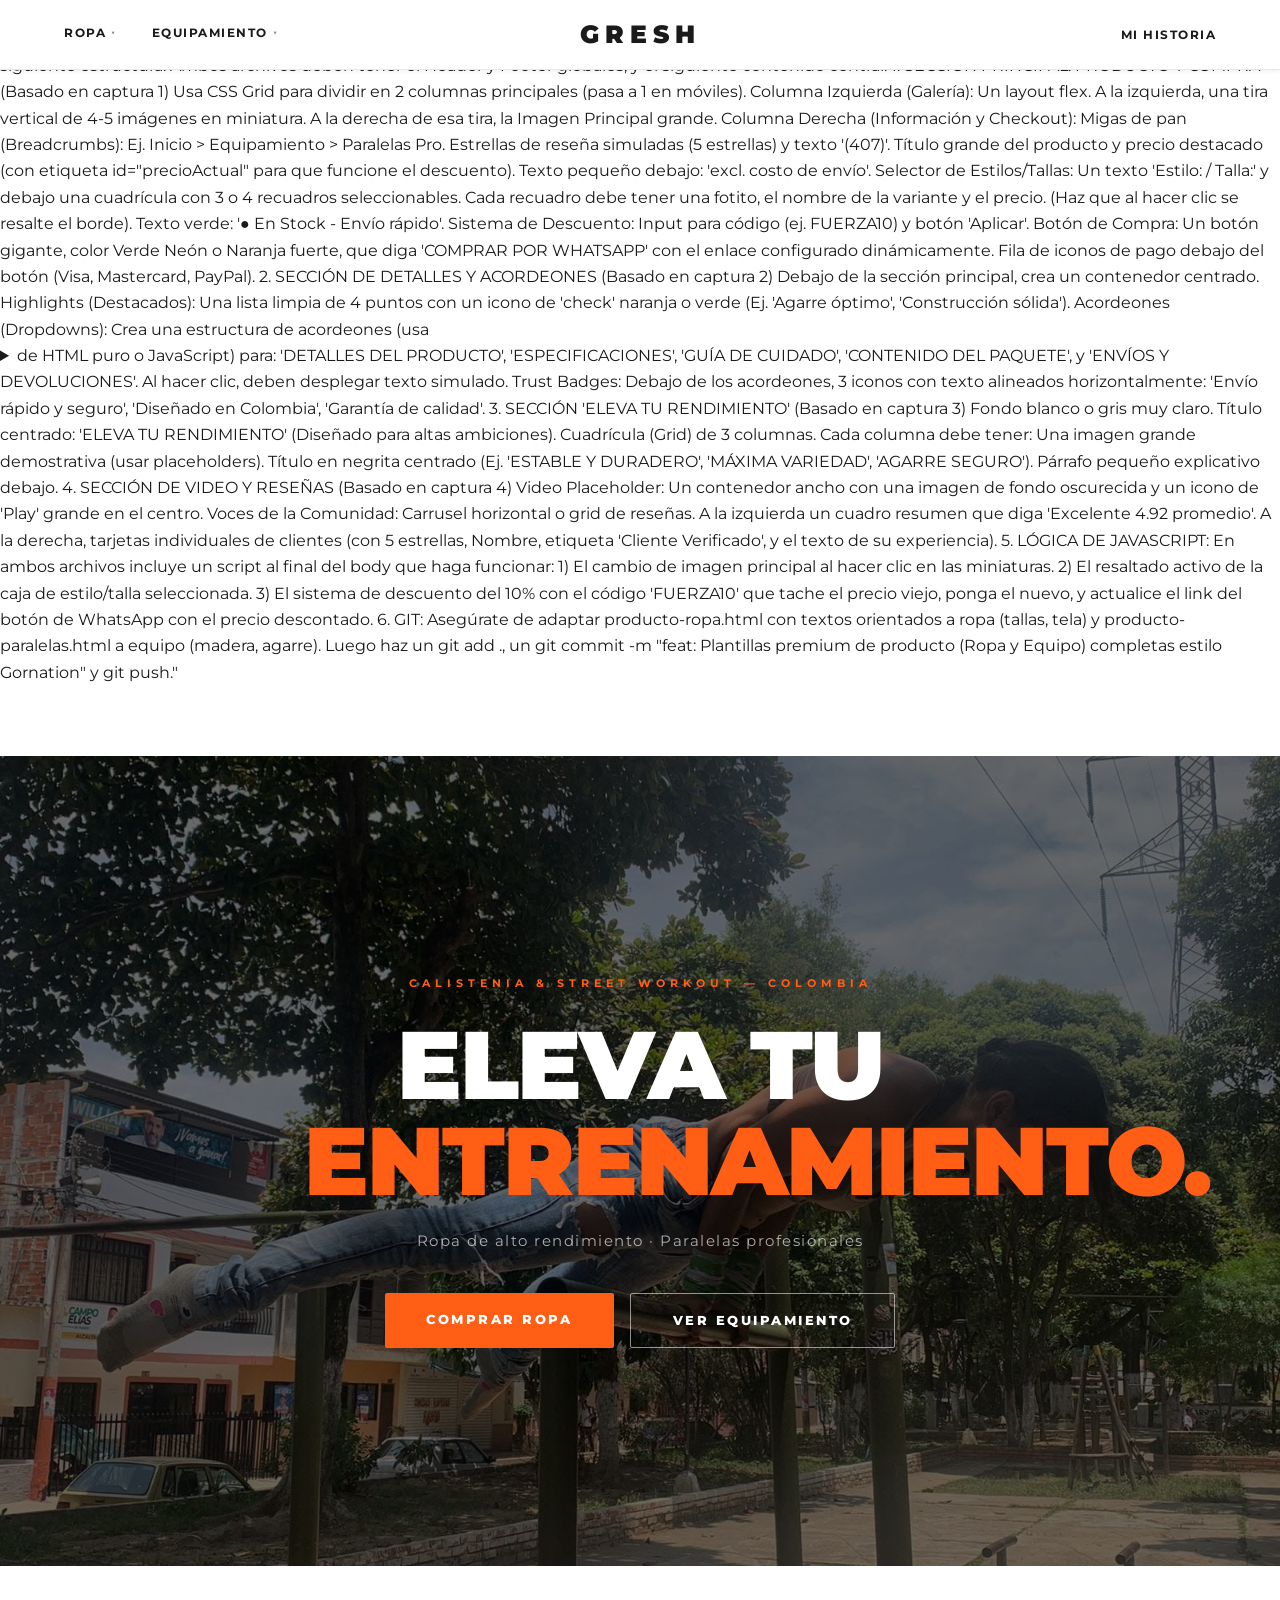
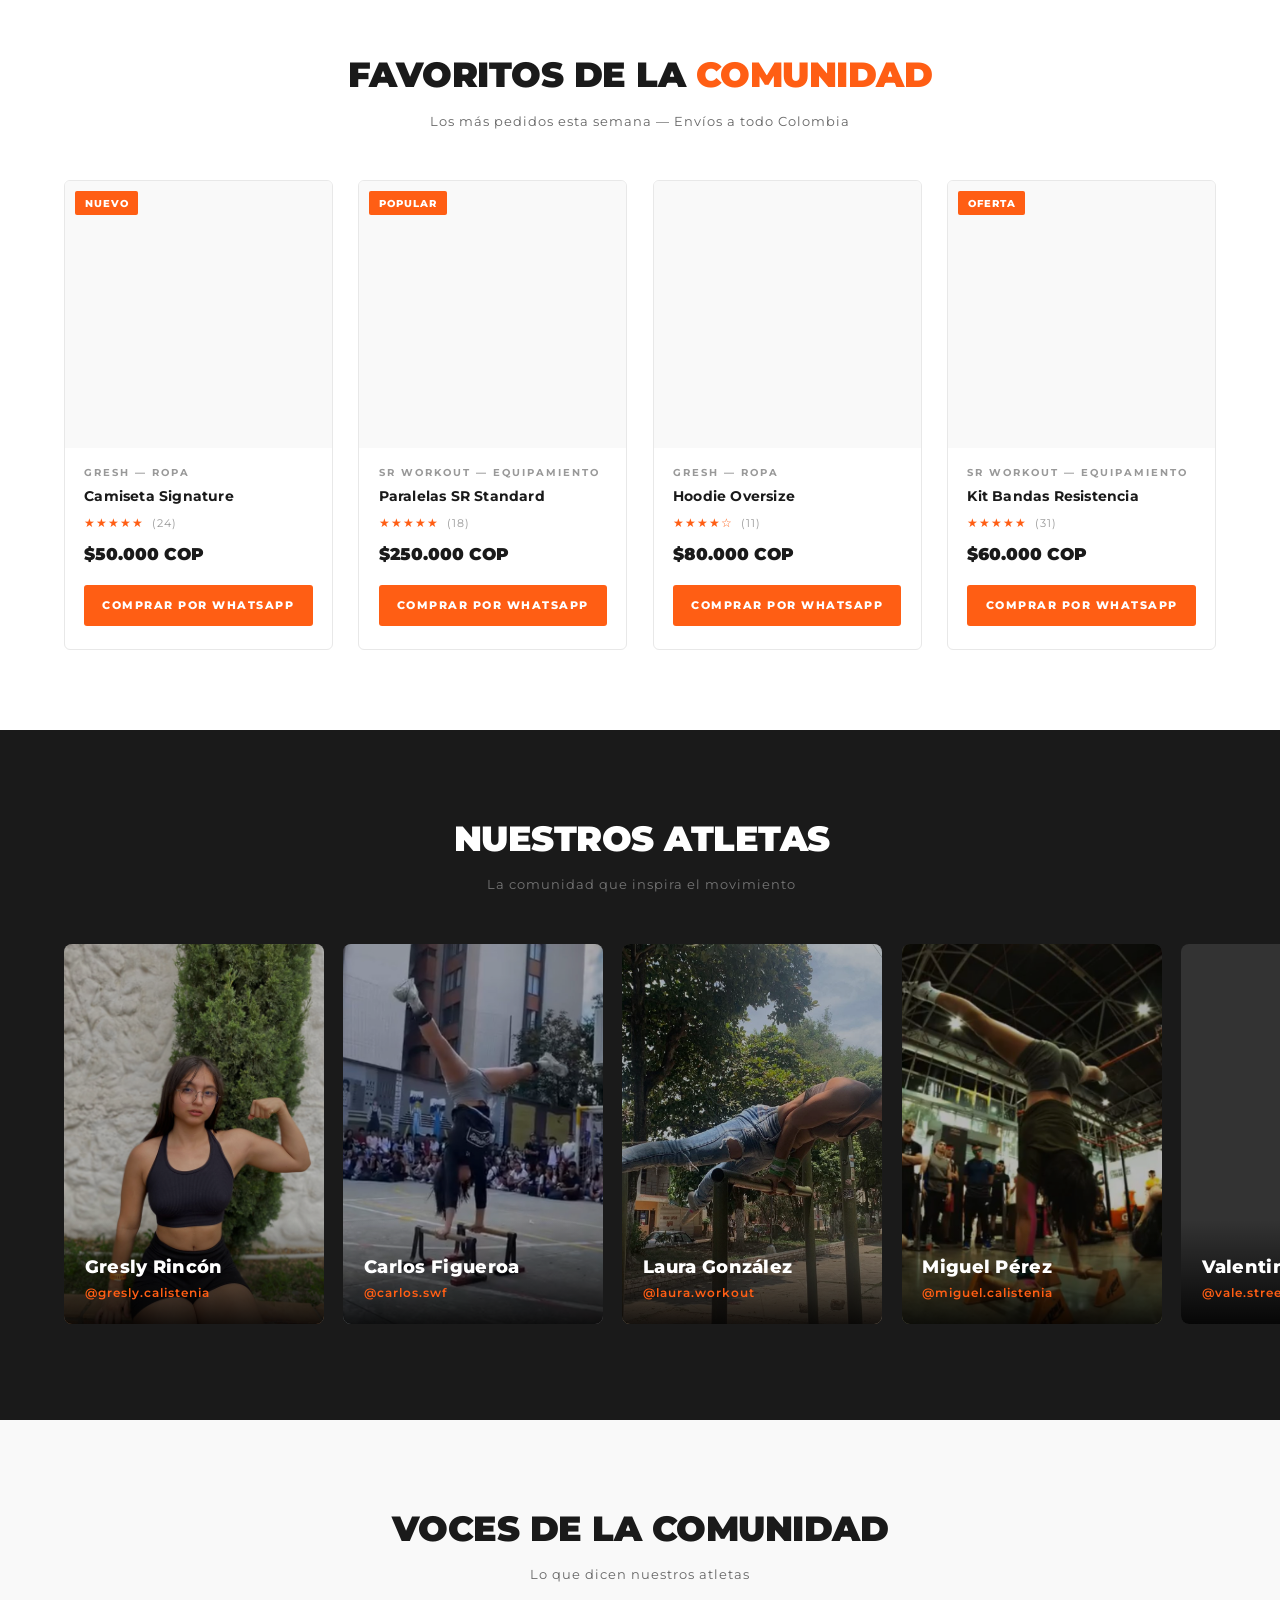
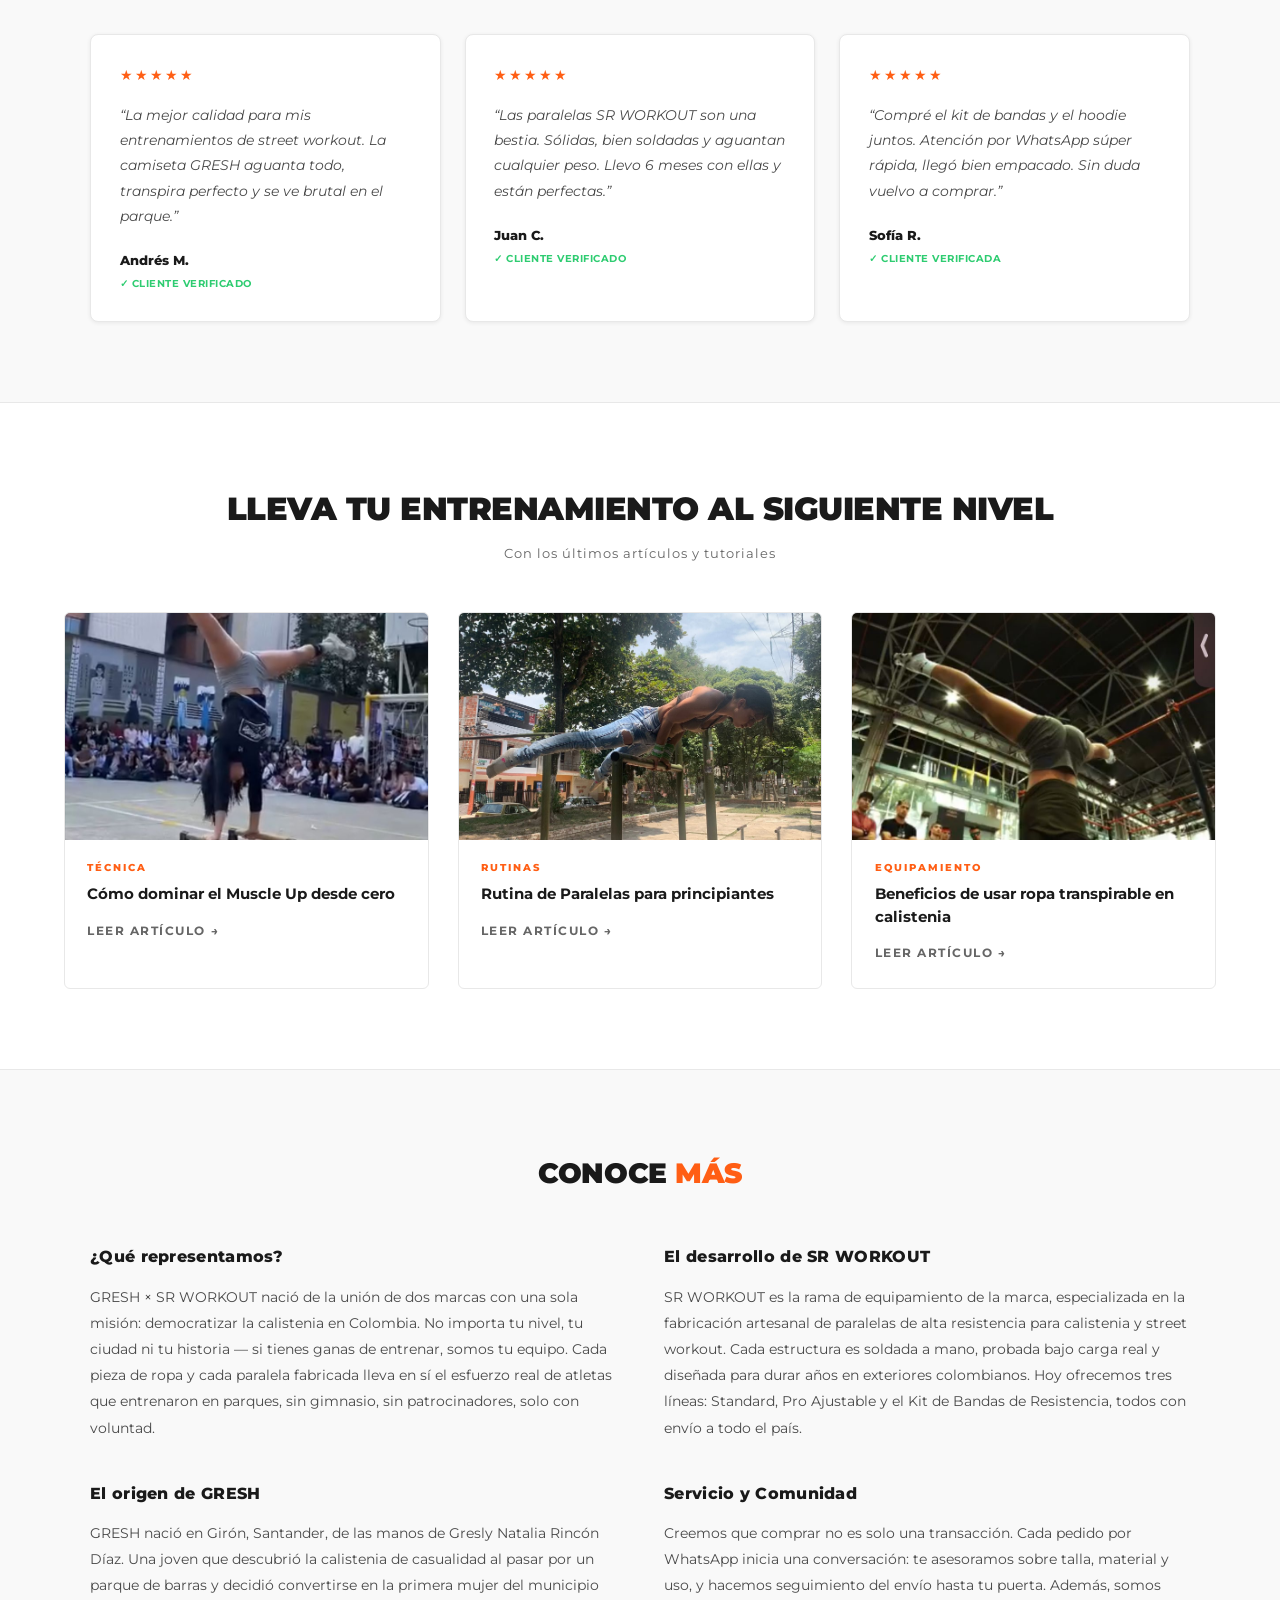
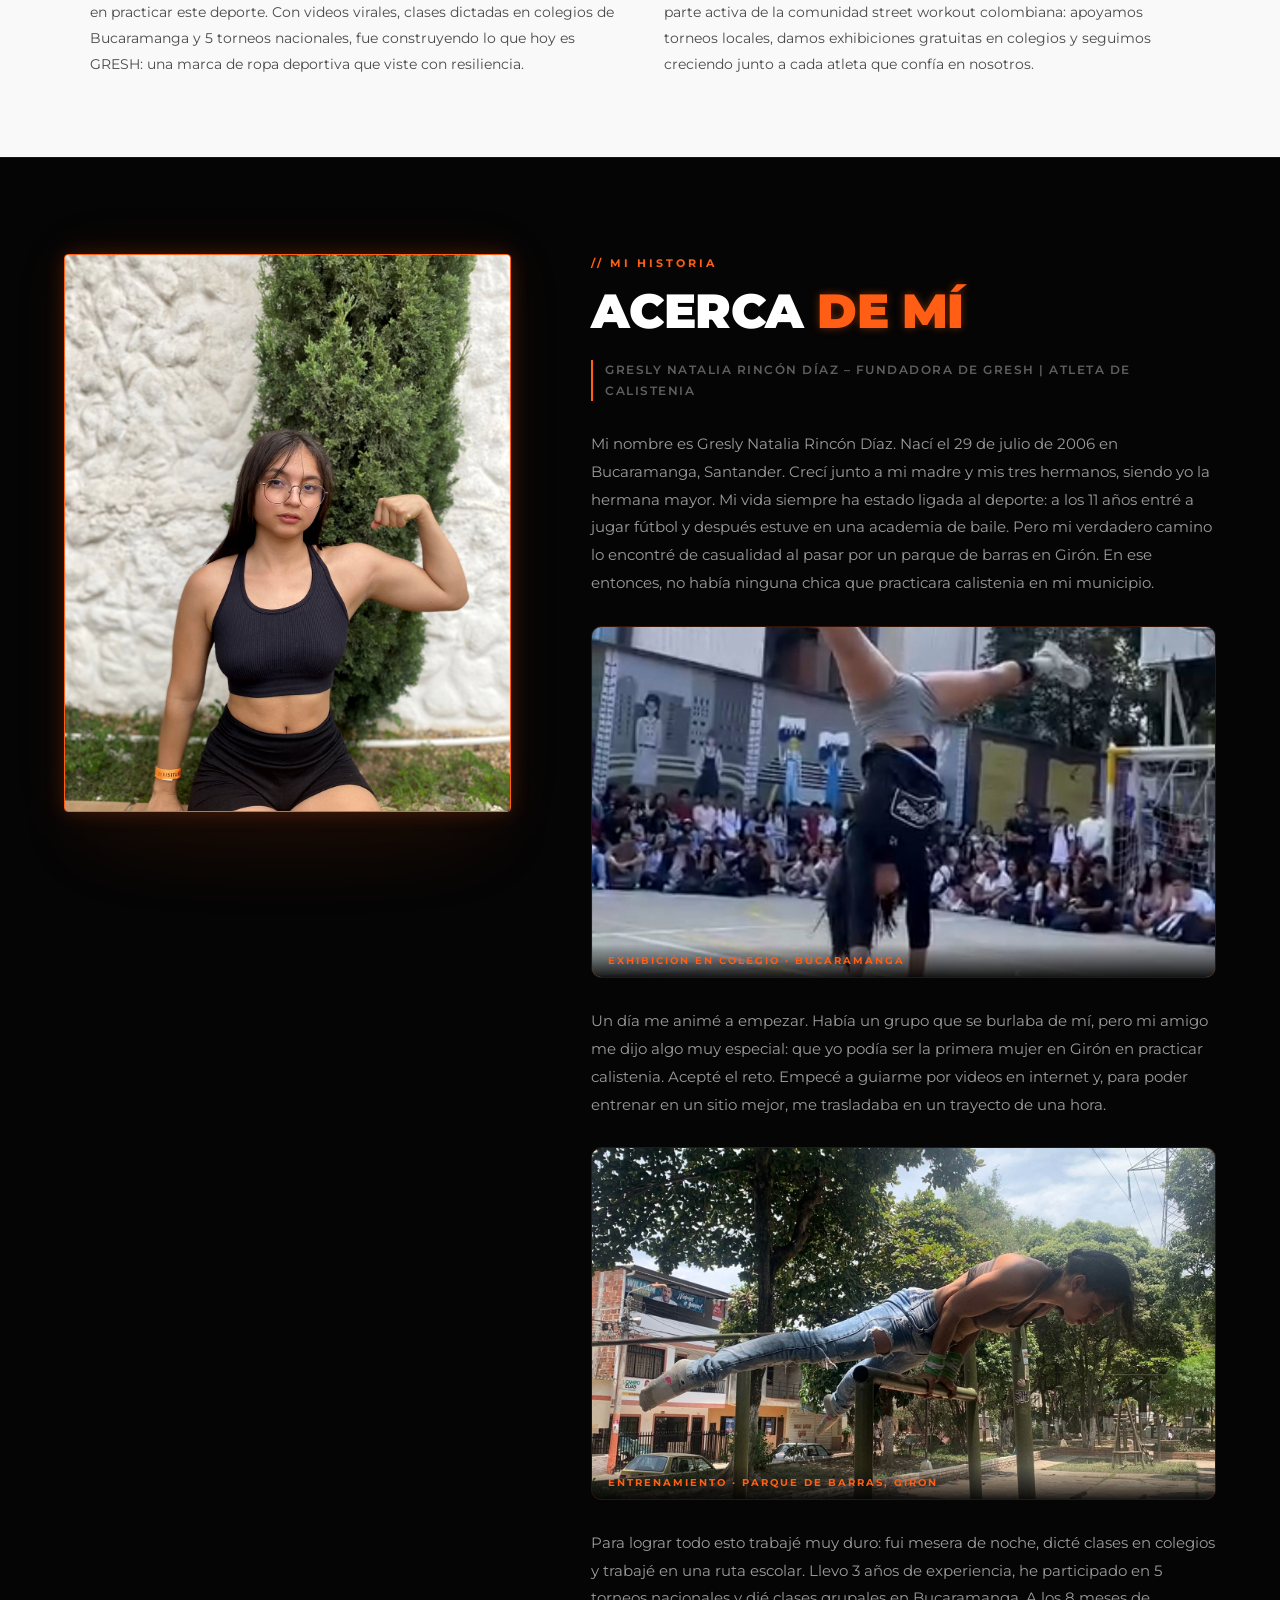
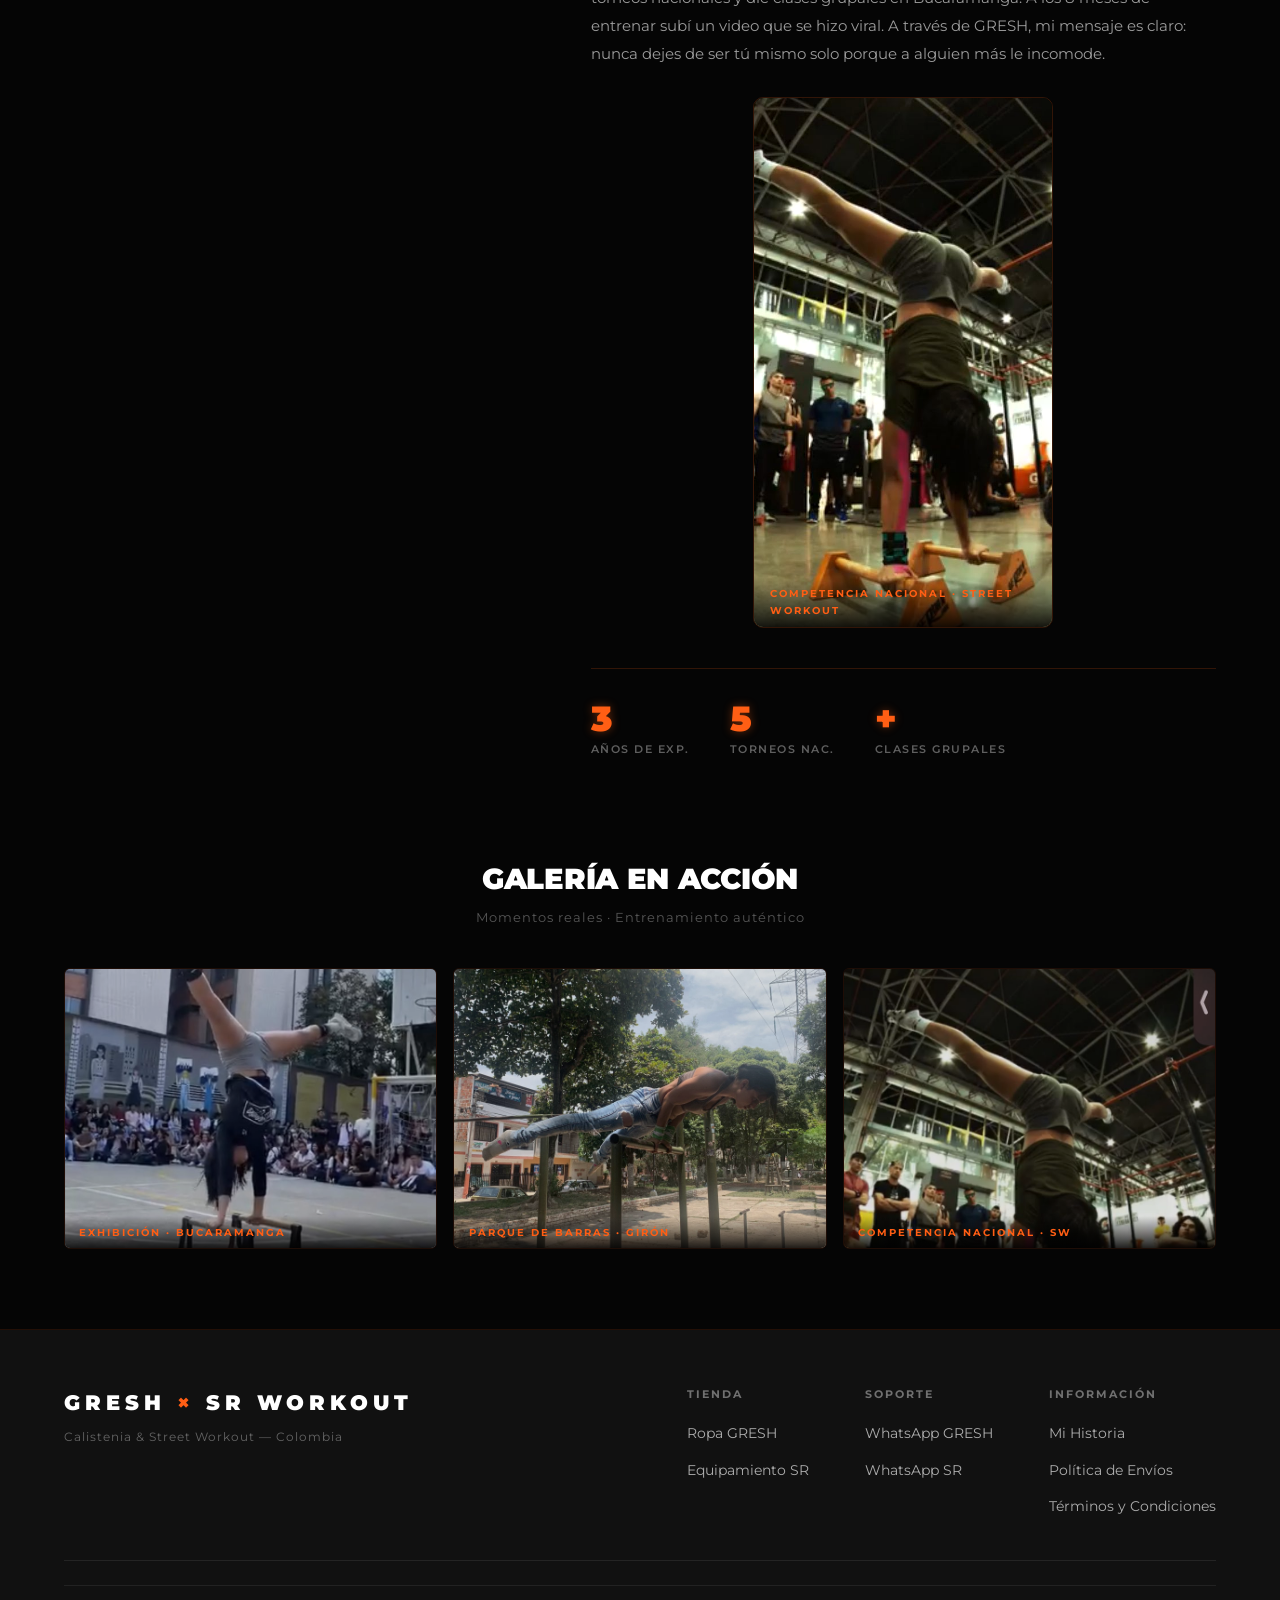
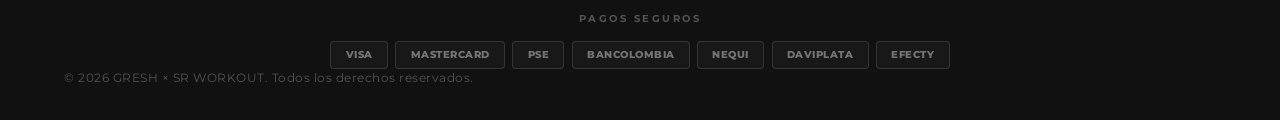
==== commit 12234294: "feat: Implementación de Mega Menú visual y catálogos premium con filtros estilo Gornation MEGA MENÚ " ====
--- a/index.html
+++ b/index.html
@@ -1,4 +1,64 @@
-<!DOCTYPE html>
+"Claude, vamos a construir la página de producto definitiva y más completa para este E-commerce, basándonos en referencias premium (estilo Gornation). Quiero que crees dos archivos nuevos basados en una misma estructura maestra: producto-paralelas.html y producto-ropa.html.
+
+No omitas NADA de la siguiente estructura. Ambos archivos deben tener el Header y Footer globales, y el siguiente contenido central:
+
+1. SECCIÓN PRINCIPAL: PRODUCTO Y COMPRA (Basado en captura 1)
+
+Usa CSS Grid para dividir en 2 columnas principales (pasa a 1 en móviles).
+
+Columna Izquierda (Galería): Un layout flex. A la izquierda, una tira vertical de 4-5 imágenes en miniatura. A la derecha de esa tira, la Imagen Principal grande.
+
+Columna Derecha (Información y Checkout):
+
+Migas de pan (Breadcrumbs): Ej. Inicio > Equipamiento > Paralelas Pro.
+
+Estrellas de reseña simuladas (5 estrellas) y texto '(407)'.
+
+Título grande del producto y precio destacado (con etiqueta id="precioActual" para que funcione el descuento). Texto pequeño debajo: 'excl. costo de envío'.
+
+Selector de Estilos/Tallas: Un texto 'Estilo: / Talla:' y debajo una cuadrícula con 3 o 4 recuadros seleccionables. Cada recuadro debe tener una fotito, el nombre de la variante y el precio. (Haz que al hacer clic se resalte el borde).
+
+Texto verde: '● En Stock - Envío rápido'.
+
+Sistema de Descuento: Input para código (ej. FUERZA10) y botón 'Aplicar'.
+
+Botón de Compra: Un botón gigante, color Verde Neón o Naranja fuerte, que diga 'COMPRAR POR WHATSAPP' con el enlace configurado dinámicamente.
+
+Fila de iconos de pago debajo del botón (Visa, Mastercard, PayPal).
+
+2. SECCIÓN DE DETALLES Y ACORDEONES (Basado en captura 2)
+
+Debajo de la sección principal, crea un contenedor centrado.
+
+Highlights (Destacados): Una lista limpia de 4 puntos con un icono de 'check' naranja o verde (Ej. 'Agarre óptimo', 'Construcción sólida').
+
+Acordeones (Dropdowns): Crea una estructura de acordeones (usa <details> y <summary> de HTML puro o JavaScript) para: 'DETALLES DEL PRODUCTO', 'ESPECIFICACIONES', 'GUÍA DE CUIDADO', 'CONTENIDO DEL PAQUETE', y 'ENVÍOS Y DEVOLUCIONES'. Al hacer clic, deben desplegar texto simulado.
+
+Trust Badges: Debajo de los acordeones, 3 iconos con texto alineados horizontalmente: 'Envío rápido y seguro', 'Diseñado en Colombia', 'Garantía de calidad'.
+
+3. SECCIÓN 'ELEVA TU RENDIMIENTO' (Basado en captura 3)
+
+Fondo blanco o gris muy claro. Título centrado: 'ELEVA TU RENDIMIENTO' (Diseñado para altas ambiciones).
+
+Cuadrícula (Grid) de 3 columnas. Cada columna debe tener:
+
+Una imagen grande demostrativa (usar placeholders).
+
+Título en negrita centrado (Ej. 'ESTABLE Y DURADERO', 'MÁXIMA VARIEDAD', 'AGARRE SEGURO').
+
+Párrafo pequeño explicativo debajo.
+
+4. SECCIÓN DE VIDEO Y RESEÑAS (Basado en captura 4)
+
+Video Placeholder: Un contenedor ancho con una imagen de fondo oscurecida y un icono de 'Play' grande en el centro.
+
+Voces de la Comunidad: Carrusel horizontal o grid de reseñas. A la izquierda un cuadro resumen que diga 'Excelente 4.92 promedio'. A la derecha, tarjetas individuales de clientes (con 5 estrellas, Nombre, etiqueta 'Cliente Verificado', y el texto de su experiencia).
+
+5. LÓGICA DE JAVASCRIPT:
+
+En ambos archivos incluye un script al final del body que haga funcionar: 1) El cambio de imagen principal al hacer clic en las miniaturas. 2) El resaltado activo de la caja de estilo/talla seleccionada. 3) El sistema de descuento del 10% con el código 'FUERZA10' que tache el precio viejo, ponga el nuevo, y actualice el link del botón de WhatsApp con el precio descontado.
+
+6. GIT: Asegúrate de adaptar producto-ropa.html con textos orientados a ropa (tallas, tela) y producto-paralelas.html a equipo (madera, agarre). Luego haz un git add ., un git commit -m "feat: Plantillas premium de producto (Ropa y Equipo) completas estilo Gornation" y git push."<!DOCTYPE html>
 <html lang="es">
 <head>
   <meta charset="UTF-8" />
@@ -19,8 +79,44 @@
   <header class="site-header">
     <nav class="navbar">
       <ul class="nav-left">
-        <li><a href="ropa.html">Ropa GRESH</a></li>
-        <li><a href="paralelas.html">Equipamiento SR</a></li>
+        <li class="has-mega">
+          <a href="ropa.html">Ropa <span class="nav-arrow">&#9660;</span></a>
+          <div class="mega-menu">
+            <div class="mega-menu-inner">
+              <a href="producto-ropa.html" class="mega-item">
+                <div class="mega-img"><img src="entrenamiento2.jpg" alt="Camisetas GRESH" /></div>
+                <span class="mega-name">Camisetas GRESH</span>
+              </a>
+              <a href="producto-ropa.html" class="mega-item">
+                <div class="mega-img"><img src="entrenamiento1.jpg" alt="Sacos / Hoodies" /></div>
+                <span class="mega-name">Sacos / Hoodies</span>
+              </a>
+              <a href="producto-ropa.html" class="mega-item">
+                <div class="mega-img"><img src="competencia.jpg" alt="Accesorios" /></div>
+                <span class="mega-name">Accesorios</span>
+              </a>
+            </div>
+          </div>
+        </li>
+        <li class="has-mega">
+          <a href="paralelas.html">Equipamiento <span class="nav-arrow">&#9660;</span></a>
+          <div class="mega-menu">
+            <div class="mega-menu-inner">
+              <a href="producto-paralelas.html" class="mega-item">
+                <div class="mega-img"><img src="entrenamiento1.jpg" alt="Paralelas SR Pro" /></div>
+                <span class="mega-name">Paralelas SR Pro</span>
+              </a>
+              <a href="producto-paralelas.html" class="mega-item">
+                <div class="mega-img"><img src="entrenamiento2.jpg" alt="Anillas de Madera" /></div>
+                <span class="mega-name">Anillas de Madera</span>
+              </a>
+              <a href="producto-paralelas.html" class="mega-item">
+                <div class="mega-img"><img src="foto-perfil.jpg" alt="Bandas de Resistencia" /></div>
+                <span class="mega-name">Bandas de Resistencia</span>
+              </a>
+            </div>
+          </div>
+        </li>
       </ul>
       <a href="index.html" class="nav-logo">GRESH</a>
       <ul class="nav-right">
@@ -35,7 +131,7 @@
   <!-- MEN&Uacute; M&Oacute;VIL -->
   <div class="nav-drawer" id="navDrawer">
     <a href="ropa.html">Ropa GRESH</a>
-    <a href="paralelas.html">Equipamiento SR WORKOUT</a>
+    <a href="paralelas.html">Equipamiento SR</a>
     <a href="historia.html">Mi Historia</a>
   </div>
 
--- a/style.css
+++ b/style.css
@@ -8,8 +8,8 @@
   --white:      #FFFFFF;
   --bg:         #F9F9F9;
   --bg-card:    #FFFFFF;
-  --neon:       #39FF14;
-  --neon-hover: #50ff30;
+  --neon:       #FF5E14;
+  --neon-hover: #ff7a3d;
   --text:       #1A1A1A;
   --text-muted: #666666;
   --text-light: #999999;
@@ -262,7 +262,7 @@
   display: inline-block;
   padding: 1rem 2.6rem;
   background: var(--neon);
-  color: var(--text);
+  color: #fff;
   font-family: var(--font);
   font-size: 0.8rem;
   font-weight: 800;
@@ -276,7 +276,7 @@
 .btn-hero-primary:hover {
   background: var(--neon-hover);
   transform: translateY(-2px);
-  box-shadow: 0 6px 24px rgba(57,255,20,0.45);
+  box-shadow: 0 6px 24px rgba(255,94,20,0.45);
 }
 
 .btn-hero-secondary {
@@ -405,7 +405,7 @@
   position: absolute;
   top: 10px; left: 10px;
   background: var(--neon);
-  color: var(--text);
+  color: #fff;
   font-size: 0.62rem;
   font-weight: 800;
   letter-spacing: 1px;
@@ -437,7 +437,7 @@
 
 .product-stars {
   font-size: 0.72rem;
-  color: #F5A623;
+  color: #FF5E14;
   letter-spacing: 1px;
   margin-bottom: 0.45rem;
 }
@@ -460,7 +460,7 @@
   width: 100%;
   padding: 0.72rem 1rem;
   background: var(--neon);
-  color: var(--text);
+  color: #fff;
   font-family: var(--font);
   font-size: 0.7rem;
   font-weight: 800;
@@ -474,7 +474,7 @@
 
 .btn-comprar:hover {
   background: var(--neon-hover);
-  box-shadow: 0 4px 16px rgba(57,255,20,0.38);
+  box-shadow: 0 4px 16px rgba(255,94,20,0.38);
   transform: translateY(-1px);
 }
 
@@ -710,7 +710,7 @@
    FOOTER
    ========================================= */
 .footer {
-  background: var(--text);
+  background: #111111;
   padding: 3.5rem 5% 2rem;
 }
 
@@ -920,7 +920,7 @@
 
 .review-stars {
   font-size: 0.88rem;
-  color: #F5A623;
+  color: #FF5E14;
   letter-spacing: 2px;
   margin-bottom: 1rem;
 }
@@ -1105,7 +1105,7 @@
 .about-dark {
   background: #050505;
   padding: 6rem 5%;
-  border-top: 1px solid rgba(57, 255, 20, 0.15);
+  border-top: 1px solid rgba(255, 94, 20, 0.15);
 }
 
 .about-dark-inner {
@@ -1123,10 +1123,10 @@
 }
 
 .about-dark-frame {
-  border: 1px solid #39FF14;
+  border: 1px solid #FF5E14;
   border-radius: 4px;
   overflow: hidden;
-  box-shadow: 0 0 20px rgba(57,255,20,0.22), 0 0 60px rgba(57,255,20,0.07);
+  box-shadow: 0 0 20px rgba(255,94,20,0.22), 0 0 60px rgba(255,94,20,0.07);
 }
 
 .about-dark-photo {
@@ -1143,7 +1143,7 @@
 
 .about-dark-glow {
   height: 50px;
-  background: #39FF14;
+  background: #FF5E14;
   filter: blur(40px);
   opacity: 0.11;
   border-radius: 50%;
@@ -1155,7 +1155,7 @@
   font-weight: 700;
   letter-spacing: 3px;
   text-transform: uppercase;
-  color: #39FF14;
+  color: #FF5E14;
   display: block;
   margin-bottom: 0.8rem;
 }
@@ -1171,8 +1171,8 @@
 }
 
 .about-dark-title .neon {
-  color: #39FF14;
-  text-shadow: 0 0 8px rgba(57,255,20,0.4);
+  color: #FF5E14;
+  text-shadow: 0 0 8px rgba(255,94,20,0.4);
 }
 
 .about-dark-subtitle {
@@ -1183,7 +1183,7 @@
   color: rgba(255,255,255,0.36);
   margin-bottom: 1.8rem;
   padding-left: 0.8rem;
-  border-left: 2px solid #39FF14;
+  border-left: 2px solid #FF5E14;
 }
 
 .about-dark-bio {
@@ -1198,13 +1198,13 @@
   margin: 1.8rem 0;
   border-radius: 10px;
   overflow: hidden;
-  border: 1px solid rgba(57,255,20,0.18);
+  border: 1px solid rgba(255,94,20,0.18);
   transition: border-color 0.3s ease, box-shadow 0.3s ease;
 }
 
 .bio-img-block-dark:hover {
-  border-color: #39FF14;
-  box-shadow: 0 0 16px rgba(57,255,20,0.28);
+  border-color: #FF5E14;
+  box-shadow: 0 0 16px rgba(255,94,20,0.28);
 }
 
 .bio-img-dark {
@@ -1246,7 +1246,7 @@
   font-weight: 700;
   letter-spacing: 2px;
   text-transform: uppercase;
-  color: #39FF14;
+  color: #FF5E14;
 }
 
 .about-dark-stats {
@@ -1254,7 +1254,7 @@
   gap: 2.5rem;
   margin-top: 2.5rem;
   padding-top: 2rem;
-  border-top: 1px solid rgba(57,255,20,0.18);
+  border-top: 1px solid rgba(255,94,20,0.18);
 }
 
 .about-dark-stat { display: flex; flex-direction: column; }
@@ -1262,9 +1262,9 @@
 .about-dark-stat-num {
   font-size: 2.2rem;
   font-weight: 900;
-  color: #39FF14;
+  color: #FF5E14;
   line-height: 1;
-  text-shadow: 0 0 10px rgba(57,255,20,0.4);
+  text-shadow: 0 0 10px rgba(255,94,20,0.4);
 }
 
 .about-dark-stat-label {
@@ -1282,7 +1282,7 @@
 .gallery-dark {
   background: #050505;
   padding: 0 5% 5rem;
-  border-bottom: 1px solid rgba(57,255,20,0.12);
+  border-bottom: 1px solid rgba(255,94,20,0.12);
 }
 
 .gallery-dark-header {
@@ -1317,13 +1317,13 @@
   position: relative;
   border-radius: 6px;
   overflow: hidden;
-  border: 1px solid rgba(57,255,20,0.1);
+  border: 1px solid rgba(255,94,20,0.1);
   transition: border-color 0.3s ease, box-shadow 0.3s ease;
 }
 
 .gallery-item:hover {
-  border-color: #39FF14;
-  box-shadow: 0 0 18px rgba(57,255,20,0.2);
+  border-color: #FF5E14;
+  box-shadow: 0 0 18px rgba(255,94,20,0.2);
 }
 
 .gallery-img {
@@ -1350,7 +1350,7 @@
   font-weight: 700;
   letter-spacing: 2px;
   text-transform: uppercase;
-  color: #39FF14;
+  color: #FF5E14;
 }
 
 /* =========================================
@@ -1525,7 +1525,7 @@
 .pd-badge-inline {
   display: inline-block;
   background: var(--neon);
-  color: var(--text);
+  color: #fff;
   font-size: 0.6rem;
   font-weight: 800;
   letter-spacing: 1.5px;
@@ -1556,7 +1556,7 @@
 
 .pd-stars {
   font-size: 0.82rem;
-  color: #F5A623;
+  color: #FF5E14;
   letter-spacing: 1px;
   margin-bottom: 1.2rem;
 }
@@ -1594,7 +1594,7 @@
   font-weight: 900;
   color: var(--neon);
   display: none;
-  text-shadow: 0 0 14px rgba(57,255,20,0.35);
+  text-shadow: 0 0 14px rgba(255,94,20,0.35);
 }
 
 .discount-section {
@@ -1679,7 +1679,7 @@
   width: 100%;
   padding: 1.1rem 2rem;
   background: var(--neon);
-  color: var(--text);
+  color: #fff;
   font-family: var(--font);
   font-size: 0.82rem;
   font-weight: 800;
@@ -1693,7 +1693,7 @@
 
 .btn-whatsapp-big:hover {
   background: var(--neon-hover);
-  box-shadow: 0 6px 24px rgba(57,255,20,0.45);
+  box-shadow: 0 6px 24px rgba(255,94,20,0.45);
   transform: translateY(-2px);
 }
 
@@ -1787,3 +1787,644 @@
 
   .pd-hero { padding: 2.5rem 4% 4rem; }
 }
+
+/* =========================================
+   PRODUCT DETAIL v2 — Gornation Style
+   ========================================= */
+.pdv2-breadcrumb {
+  padding: 0.85rem 5%;
+  background: var(--bg);
+  border-bottom: 1px solid var(--border);
+  font-size: 0.7rem;
+  color: var(--text-muted);
+  letter-spacing: 0.5px;
+  margin-top: var(--nav-height);
+}
+.pdv2-breadcrumb a { color: var(--text-muted); text-decoration: none; transition: color 0.2s; }
+.pdv2-breadcrumb a:hover { color: var(--text); }
+.pdv2-breadcrumb .sep { margin: 0 0.5rem; opacity: 0.35; }
+
+.pdv2-main { padding: 3rem 5% 4rem; background: var(--white); }
+
+.pdv2-grid {
+  max-width: 1240px;
+  margin: 0 auto;
+  display: grid;
+  grid-template-columns: 1.15fr 1fr;
+  gap: 4.5rem;
+  align-items: start;
+}
+
+/* Gallery */
+.pdv2-gallery {
+  display: flex;
+  gap: 0.85rem;
+  position: sticky;
+  top: calc(var(--nav-height) + 2rem);
+}
+
+.pdv2-thumbs {
+  display: flex;
+  flex-direction: column;
+  gap: 0.6rem;
+  flex-shrink: 0;
+  width: 74px;
+}
+
+.pdv2-thumb {
+  width: 74px;
+  height: 74px;
+  border-radius: 5px;
+  overflow: hidden;
+  border: 2px solid var(--border);
+  cursor: pointer;
+  background: var(--bg);
+  transition: border-color 0.2s;
+  flex-shrink: 0;
+}
+.pdv2-thumb img { width: 100%; height: 100%; object-fit: cover; pointer-events: none; display: block; }
+.pdv2-thumb:hover { border-color: var(--text-muted); }
+.pdv2-thumb.active { border-color: var(--neon); }
+
+.pdv2-main-img-wrap {
+  flex: 1;
+  border-radius: 10px;
+  overflow: hidden;
+  border: 1px solid var(--border);
+  background: var(--bg);
+  aspect-ratio: 1 / 1;
+}
+.pdv2-main-img { width: 100%; height: 100%; object-fit: cover; display: block; transition: opacity 0.25s ease; }
+
+/* Info column */
+.pdv2-rating { display: flex; align-items: center; gap: 0.5rem; margin-bottom: 0.6rem; }
+.pdv2-stars { font-size: 0.88rem; color: #FF5E14; letter-spacing: 1.5px; }
+.pdv2-rating-count { font-size: 0.72rem; color: var(--text-muted); text-decoration: underline; cursor: pointer; }
+
+.pdv2-title {
+  font-size: clamp(1.5rem, 3.5vw, 2.2rem);
+  font-weight: 900;
+  text-transform: uppercase;
+  letter-spacing: -0.5px;
+  color: var(--text);
+  line-height: 1.1;
+  margin-bottom: 1rem;
+}
+
+.pdv2-price-block { display: flex; align-items: baseline; gap: 0.9rem; flex-wrap: wrap; margin-bottom: 0.3rem; }
+
+.pdv2-price { font-size: 1.9rem; font-weight: 900; color: var(--text); transition: all 0.3s ease; }
+.pdv2-price.tachado { font-size: 1.25rem; font-weight: 600; color: var(--text-muted); text-decoration: line-through; }
+.pdv2-price-final { font-size: 1.9rem; font-weight: 900; color: var(--neon); display: none; text-shadow: 0 0 16px rgba(255,94,20,0.3); }
+
+.pdv2-shipping-note { font-size: 0.72rem; color: var(--text-muted); margin-bottom: 1.4rem; }
+.pdv2-hr { border: none; border-top: 1px solid var(--border); margin: 1.3rem 0; }
+
+/* Variant selector */
+.pdv2-variant-label { font-size: 0.72rem; font-weight: 700; letter-spacing: 1.5px; text-transform: uppercase; color: var(--text-muted); margin-bottom: 0.75rem; display: block; }
+.pdv2-variant-label strong { color: var(--text); font-weight: 900; }
+
+.pdv2-variants-grid { display: grid; grid-template-columns: repeat(3, 1fr); gap: 0.6rem; margin-bottom: 1.3rem; }
+
+.pdv2-variant {
+  border: 1.5px solid var(--border);
+  border-radius: 7px;
+  padding: 0.55rem 0.45rem;
+  cursor: pointer;
+  text-align: center;
+  background: var(--white);
+  transition: border-color 0.2s, box-shadow 0.2s;
+  overflow: hidden;
+}
+.pdv2-variant:hover { border-color: var(--text-muted); }
+.pdv2-variant.active { border-color: var(--neon); box-shadow: 0 0 0 1px var(--neon); background: rgba(255,94,20,0.03); }
+.pdv2-variant-img { width: 100%; aspect-ratio: 1; object-fit: cover; border-radius: 4px; margin-bottom: 0.45rem; display: block; }
+.pdv2-variant-name { font-size: 0.6rem; font-weight: 700; color: var(--text); display: block; margin-bottom: 0.15rem; line-height: 1.3; }
+.pdv2-variant-price { font-size: 0.68rem; font-weight: 800; color: var(--text-muted); display: block; }
+
+/* Size buttons */
+.pdv2-sizes-row { display: flex; gap: 0.5rem; flex-wrap: wrap; margin-bottom: 1.3rem; }
+.pdv2-size-btn {
+  min-width: 46px;
+  padding: 0.5rem 0.7rem;
+  border: 1.5px solid var(--border);
+  border-radius: 4px;
+  background: var(--white);
+  font-family: var(--font);
+  font-size: 0.7rem;
+  font-weight: 800;
+  letter-spacing: 1px;
+  text-transform: uppercase;
+  color: var(--text);
+  cursor: pointer;
+  transition: border-color 0.2s, background 0.2s;
+}
+.pdv2-size-btn:hover { border-color: var(--text-muted); }
+.pdv2-size-btn.active { border-color: var(--neon); background: rgba(255,94,20,0.06); }
+
+/* Stock */
+.pdv2-stock { font-size: 0.78rem; font-weight: 700; color: #27ae60; margin-bottom: 1.2rem; }
+
+/* Discount */
+.pdv2-discount { background: var(--bg); border: 1px solid var(--border); border-radius: 7px; padding: 1.2rem 1.4rem; margin-bottom: 1.3rem; }
+.pdv2-discount-label { font-size: 0.68rem; font-weight: 700; letter-spacing: 1.5px; text-transform: uppercase; color: var(--text-muted); margin-bottom: 0.75rem; display: block; }
+.pdv2-discount-row { display: flex; gap: 0.55rem; }
+.pdv2-discount-input {
+  flex: 1; min-width: 0;
+  padding: 0.65rem 1rem;
+  border: 1.5px solid var(--border); border-radius: 4px;
+  font-family: var(--font); font-size: 0.82rem; font-weight: 700;
+  letter-spacing: 1px; text-transform: uppercase;
+  color: var(--text); background: var(--white);
+  outline: none; transition: border-color 0.2s;
+}
+.pdv2-discount-input:focus { border-color: var(--neon); }
+.pdv2-btn-apply {
+  padding: 0.65rem 1.2rem;
+  background: var(--text); color: var(--white);
+  font-family: var(--font); font-size: 0.7rem; font-weight: 800;
+  letter-spacing: 1.5px; text-transform: uppercase;
+  border: none; border-radius: 4px; cursor: pointer; white-space: nowrap;
+  transition: background 0.2s, transform 0.15s;
+}
+.pdv2-btn-apply:hover { background: #222; transform: translateY(-1px); }
+.pdv2-discount-msg { font-size: 0.7rem; font-weight: 700; margin-top: 0.6rem; min-height: 1.1em; }
+.pdv2-discount-msg.valid  { color: #27ae60; }
+.pdv2-discount-msg.invalid { color: #e74c3c; }
+
+/* Buy button */
+.pdv2-btn-buy {
+  display: flex; align-items: center; justify-content: center; gap: 0.65rem;
+  width: 100%; padding: 1.2rem 2rem;
+  background: var(--neon); color: #fff;
+  font-family: var(--font); font-size: 0.88rem; font-weight: 900;
+  letter-spacing: 2px; text-transform: uppercase;
+  text-decoration: none; border-radius: 5px;
+  transition: background 0.25s, box-shadow 0.25s, transform 0.2s;
+  margin-bottom: 1rem;
+}
+.pdv2-btn-buy:hover { background: var(--neon-hover); box-shadow: 0 8px 28px rgba(255,94,20,0.4); transform: translateY(-2px); }
+
+/* Payment chips */
+.pdv2-pay-row { display: flex; align-items: center; gap: 0.4rem; flex-wrap: wrap; }
+.pdv2-pay-chip { font-size: 0.58rem; font-weight: 800; color: var(--text-muted); padding: 0.25rem 0.7rem; border: 1px solid var(--border); border-radius: 3px; background: var(--bg); }
+
+/* =========================================
+   DETAILS & ACCORDIONS
+   ========================================= */
+.pdv2-details { padding: 4rem 5%; background: var(--bg); border-top: 1px solid var(--border); }
+
+.pdv2-details-inner {
+  max-width: 960px; margin: 0 auto;
+  display: grid; grid-template-columns: 260px 1fr; gap: 4rem; align-items: start;
+}
+
+.pdv2-highlights-label { font-size: 0.68rem; font-weight: 700; letter-spacing: 2px; text-transform: uppercase; color: var(--text-muted); margin-bottom: 1.2rem; }
+.pdv2-highlights { list-style: none; display: flex; flex-direction: column; gap: 0.9rem; }
+.pdv2-highlight { font-size: 0.88rem; color: var(--text); font-weight: 600; display: flex; align-items: flex-start; gap: 0.7rem; line-height: 1.5; }
+.pdv2-highlight::before { content: '✓'; color: var(--neon); font-weight: 900; font-size: 0.9rem; flex-shrink: 0; margin-top: 1px; }
+
+.pdv2-accordion { border: 1px solid var(--border); border-radius: 8px; overflow: hidden; background: var(--white); }
+.pdv2-accordion-item { border-bottom: 1px solid var(--border); }
+.pdv2-accordion-item:last-child { border-bottom: none; }
+.pdv2-accordion-item summary {
+  padding: 1.05rem 1.4rem;
+  font-size: 0.75rem; font-weight: 800; letter-spacing: 1.5px; text-transform: uppercase; color: var(--text);
+  cursor: pointer; list-style: none;
+  display: flex; justify-content: space-between; align-items: center;
+  user-select: none; transition: background 0.2s;
+}
+.pdv2-accordion-item summary::-webkit-details-marker { display: none; }
+.pdv2-accordion-item summary:hover { background: var(--bg); }
+.pdv2-accordion-item summary::after { content: '+'; font-size: 1.4rem; font-weight: 300; color: var(--text-light); line-height: 1; transition: transform 0.25s ease; flex-shrink: 0; }
+.pdv2-accordion-item[open] summary::after { transform: rotate(45deg); }
+.pdv2-accordion-body { padding: 0.2rem 1.4rem 1.3rem; font-size: 0.87rem; color: #555; line-height: 1.8; }
+.pdv2-accordion-body ul { padding-left: 1.2rem; margin-top: 0.4rem; }
+.pdv2-accordion-body li { margin-bottom: 0.3rem; }
+
+/* Trust badges */
+.pdv2-trust { display: flex; justify-content: center; gap: 3rem; flex-wrap: wrap; padding: 2.5rem 5%; background: var(--white); border-top: 1px solid var(--border); border-bottom: 1px solid var(--border); }
+.pdv2-trust-badge { display: flex; flex-direction: column; align-items: center; gap: 0.6rem; text-align: center; max-width: 140px; }
+.pdv2-trust-icon { width: 42px; height: 42px; color: var(--neon); }
+.pdv2-trust-title { font-size: 0.72rem; font-weight: 800; letter-spacing: 0.5px; text-transform: uppercase; color: var(--text); }
+.pdv2-trust-sub { font-size: 0.65rem; color: var(--text-muted); }
+
+/* =========================================
+   FEATURES — "ELEVA TU RENDIMIENTO"
+   ========================================= */
+.pdv2-features { padding: 5rem 5%; background: var(--white); }
+.pdv2-features-hdr { text-align: center; margin-bottom: 3.5rem; }
+.pdv2-features-hdr h2 { font-size: clamp(1.4rem, 3vw, 2rem); font-weight: 900; text-transform: uppercase; letter-spacing: -0.5px; color: var(--text); margin-bottom: 0.35rem; }
+.pdv2-features-hdr p { font-size: 0.8rem; color: var(--text-muted); letter-spacing: 1px; }
+.pdv2-features-grid { display: grid; grid-template-columns: repeat(3, 1fr); gap: 2rem; max-width: 1100px; margin: 0 auto; }
+.pdv2-feat { text-align: center; }
+.pdv2-feat-img-wrap { border-radius: 8px; overflow: hidden; aspect-ratio: 4 / 3; margin-bottom: 1.2rem; background: var(--bg); border: 1px solid var(--border); }
+.pdv2-feat-img { width: 100%; height: 100%; object-fit: cover; display: block; transition: transform 0.5s ease; }
+.pdv2-feat:hover .pdv2-feat-img { transform: scale(1.04); }
+.pdv2-feat h3 { font-size: 0.8rem; font-weight: 900; letter-spacing: 1.5px; text-transform: uppercase; color: var(--text); margin-bottom: 0.55rem; }
+.pdv2-feat p { font-size: 0.82rem; color: var(--text-muted); line-height: 1.7; }
+
+/* =========================================
+   VIDEO PLACEHOLDER
+   ========================================= */
+.pdv2-video { position: relative; width: 100%; aspect-ratio: 16 / 6; overflow: hidden; background: #111; cursor: pointer; }
+.pdv2-video-bg { position: absolute; inset: 0; background-size: cover; background-position: center; filter: brightness(0.35); transition: transform 8s ease; }
+.pdv2-video:hover .pdv2-video-bg { transform: scale(1.03); }
+.pdv2-video-overlay { position: relative; z-index: 2; display: flex; flex-direction: column; align-items: center; justify-content: center; height: 100%; gap: 1.2rem; }
+.pdv2-play { width: 74px; height: 74px; border-radius: 50%; background: rgba(255,255,255,0.12); border: 2px solid rgba(255,255,255,0.55); display: flex; align-items: center; justify-content: center; transition: background 0.25s, border-color 0.25s, transform 0.25s; backdrop-filter: blur(4px); }
+.pdv2-video:hover .pdv2-play { background: rgba(255,94,20,0.22); border-color: var(--neon); transform: scale(1.1); }
+.pdv2-play svg { width: 28px; height: 28px; fill: #fff; margin-left: 5px; }
+.pdv2-video-caption { font-size: 0.72rem; font-weight: 700; letter-spacing: 3px; text-transform: uppercase; color: rgba(255,255,255,0.55); }
+
+/* =========================================
+   REVIEWS
+   ========================================= */
+.pdv2-reviews { padding: 5rem 5%; background: var(--bg); border-top: 1px solid var(--border); }
+.pdv2-reviews-inner { max-width: 1200px; margin: 0 auto; display: grid; grid-template-columns: 240px 1fr; gap: 3rem; align-items: start; }
+.pdv2-reviews-summary-box { background: var(--white); border: 1px solid var(--border); border-radius: 10px; padding: 2rem 1.4rem; text-align: center; position: sticky; top: calc(var(--nav-height) + 2rem); }
+.pdv2-avg-score { font-size: 3.5rem; font-weight: 900; color: var(--text); line-height: 1; margin-bottom: 0.4rem; }
+.pdv2-avg-stars { font-size: 1.1rem; color: #FF5E14; letter-spacing: 2px; margin-bottom: 0.5rem; }
+.pdv2-avg-label { font-size: 0.72rem; font-weight: 800; letter-spacing: 1.5px; text-transform: uppercase; color: var(--text-muted); }
+.pdv2-avg-total { font-size: 0.7rem; color: var(--text-muted); margin-top: 0.35rem; }
+.pdv2-avg-excellent { display: block; margin-top: 0.9rem; font-size: 0.88rem; font-weight: 900; color: #27ae60; }
+.pdv2-reviews-list { display: flex; flex-direction: column; gap: 1.1rem; }
+.pdv2-review-card { background: var(--white); border: 1px solid var(--border); border-radius: 8px; padding: 1.5rem 1.8rem; transition: box-shadow 0.3s ease; }
+.pdv2-review-card:hover { box-shadow: var(--shadow-md); }
+.pdv2-rc-top { display: flex; justify-content: space-between; align-items: center; margin-bottom: 0.6rem; flex-wrap: wrap; gap: 0.5rem; }
+.pdv2-rc-author { font-size: 0.85rem; font-weight: 800; color: var(--text); }
+.pdv2-rc-verified { font-size: 0.6rem; font-weight: 700; letter-spacing: 0.5px; color: #27ae60; text-transform: uppercase; border: 1px solid #27ae60; border-radius: 3px; padding: 0.15rem 0.5rem; }
+.pdv2-rc-stars { font-size: 0.82rem; color: #FF5E14; letter-spacing: 1px; margin-bottom: 0.6rem; }
+.pdv2-rc-text { font-size: 0.88rem; color: #555; line-height: 1.72; font-style: italic; }
+
+/* =========================================
+   RESPONSIVE — pdv2
+   ========================================= */
+@media (max-width: 1024px) {
+  .pdv2-reviews-inner { grid-template-columns: 200px 1fr; gap: 2rem; }
+}
+
+@media (max-width: 768px) {
+  .pdv2-grid { grid-template-columns: 1fr; gap: 2.5rem; }
+  .pdv2-gallery { flex-direction: column-reverse; position: static; }
+  .pdv2-thumbs { flex-direction: row; overflow-x: auto; scrollbar-width: none; width: auto; }
+  .pdv2-thumbs::-webkit-scrollbar { display: none; }
+  .pdv2-details-inner { grid-template-columns: 1fr; gap: 2.5rem; }
+  .pdv2-reviews-inner { grid-template-columns: 1fr; }
+  .pdv2-reviews-summary-box { position: static; }
+  .pdv2-features-grid { grid-template-columns: 1fr; gap: 2rem; }
+  .pdv2-video { aspect-ratio: 16 / 8; }
+  .pdv2-trust { gap: 2rem; }
+}
+
+@media (max-width: 600px) {
+  .pdv2-main { padding: 2rem 4% 3rem; }
+  .pdv2-variants-grid { grid-template-columns: repeat(2, 1fr); }
+  .pdv2-details { padding: 3rem 4%; }
+  .pdv2-features { padding: 3.5rem 4%; }
+  .pdv2-reviews { padding: 3.5rem 4%; }
+  .pdv2-video { aspect-ratio: 16 / 9; }
+}
+
+/* =========================================
+   MEGA MENU — Desktop Dropdown
+   ========================================= */
+.has-mega { position: relative; }
+
+.has-mega > a {
+  display: flex;
+  align-items: center;
+  gap: 5px;
+}
+
+.nav-arrow {
+  font-size: 0.45rem;
+  opacity: 0.5;
+  display: inline-block;
+  transition: transform 0.22s ease;
+  line-height: 1;
+}
+
+.has-mega:hover .nav-arrow { transform: rotate(180deg); }
+
+.mega-menu {
+  position: absolute;
+  top: calc(100% + 14px);
+  left: 50%;
+  width: 480px;
+  background: var(--white);
+  border: 1px solid var(--border);
+  border-radius: 12px;
+  box-shadow: 0 8px 40px rgba(0,0,0,0.11);
+  padding: 1.4rem;
+  opacity: 0;
+  visibility: hidden;
+  pointer-events: none;
+  transform: translateX(-50%) translateY(10px);
+  transition: opacity 0.22s ease, transform 0.22s ease, visibility 0s linear 0.22s;
+  z-index: 200;
+}
+
+.has-mega:hover .mega-menu {
+  opacity: 1;
+  visibility: visible;
+  pointer-events: auto;
+  transform: translateX(-50%) translateY(0);
+  transition: opacity 0.22s ease, transform 0.22s ease;
+}
+
+.mega-menu-inner {
+  display: grid;
+  grid-template-columns: repeat(3, 1fr);
+  gap: 0.75rem;
+}
+
+.mega-item {
+  display: flex;
+  flex-direction: column;
+  gap: 0.55rem;
+  text-decoration: none;
+  padding: 0.7rem;
+  border-radius: 8px;
+  border: 1px solid transparent;
+  transition: background 0.2s, border-color 0.2s;
+}
+
+.mega-item:hover {
+  background: var(--bg);
+  border-color: var(--border);
+}
+
+.mega-img {
+  width: 100%;
+  aspect-ratio: 1 / 1;
+  background: var(--bg);
+  border-radius: 6px;
+  overflow: hidden;
+  border: 1px solid var(--border);
+}
+
+.mega-img img {
+  width: 100%;
+  height: 100%;
+  object-fit: cover;
+  object-position: center top;
+  display: block;
+  transition: transform 0.35s ease;
+}
+
+.mega-item:hover .mega-img img { transform: scale(1.06); }
+
+.mega-name {
+  font-size: 0.65rem;
+  font-weight: 800;
+  letter-spacing: 0.8px;
+  text-transform: uppercase;
+  color: var(--text);
+  text-align: center;
+  line-height: 1.35;
+}
+
+/* =========================================
+   CATALOG PREMIUM — cat-* classes
+   ========================================= */
+.cat-header {
+  margin-top: var(--nav-height);
+  background: var(--white);
+  padding: 3rem 5% 2rem;
+  border-bottom: 1px solid var(--border);
+}
+
+.cat-header-inner {
+  max-width: 1350px;
+  margin: 0 auto;
+}
+
+.cat-title-row {
+  display: flex;
+  align-items: baseline;
+  gap: 1.2rem;
+  margin-bottom: 0.35rem;
+}
+
+.cat-title {
+  font-size: clamp(2rem, 5vw, 3.5rem);
+  font-weight: 900;
+  text-transform: uppercase;
+  letter-spacing: -1px;
+  color: var(--text);
+  line-height: 1;
+}
+
+.cat-count {
+  font-size: 0.78rem;
+  font-weight: 600;
+  color: var(--text-light);
+  letter-spacing: 0.5px;
+}
+
+.cat-subtitle {
+  font-size: 0.82rem;
+  color: var(--text-muted);
+  letter-spacing: 0.5px;
+}
+
+.cat-filters {
+  background: var(--white);
+  padding: 1.1rem 5%;
+  border-bottom: 1px solid var(--border);
+  position: sticky;
+  top: var(--nav-height);
+  z-index: 50;
+  box-shadow: 0 2px 8px rgba(0,0,0,0.03);
+}
+
+.cat-filters-inner {
+  max-width: 1350px;
+  margin: 0 auto;
+  display: flex;
+  gap: 0.5rem;
+  flex-wrap: wrap;
+  align-items: center;
+}
+
+.filter-btn {
+  display: inline-block;
+  padding: 0.42rem 1.1rem;
+  background: #F5F5F5;
+  color: var(--text);
+  border: 1.5px solid transparent;
+  border-radius: 50px;
+  font-family: var(--font);
+  font-size: 0.7rem;
+  font-weight: 700;
+  letter-spacing: 0.5px;
+  cursor: pointer;
+  transition: background 0.2s, color 0.2s, border-color 0.2s;
+  white-space: nowrap;
+  line-height: 1;
+}
+
+.filter-btn:hover { background: #E8E8E8; }
+
+.filter-btn.active {
+  background: var(--text);
+  color: var(--white);
+  border-color: var(--text);
+}
+
+.cat-grid-section {
+  padding: 2.5rem 5% 6rem;
+  background: var(--white);
+}
+
+.cat-grid {
+  max-width: 1350px;
+  margin: 0 auto;
+  display: grid;
+  grid-template-columns: repeat(4, 1fr);
+  gap: 2rem;
+}
+
+.cat-card {
+  background: var(--white);
+  border-radius: 8px;
+  overflow: visible;
+  transition: transform 0.28s ease;
+}
+
+.cat-card:hover { transform: translateY(-4px); }
+
+.cat-card-img-link {
+  display: block;
+  text-decoration: none;
+  border-radius: 8px;
+  overflow: hidden;
+  background: var(--bg);
+}
+
+.cat-card-img-wrap {
+  position: relative;
+  width: 100%;
+  aspect-ratio: 1 / 1;
+  background: var(--bg);
+  overflow: hidden;
+  border-radius: 8px;
+}
+
+.cat-card-img {
+  width: 100%;
+  height: 100%;
+  object-fit: cover;
+  object-position: center top;
+  display: block;
+  transition: transform 0.45s ease;
+}
+
+.cat-card:hover .cat-card-img { transform: scale(1.04); }
+
+.cat-card-badge {
+  position: absolute;
+  top: 10px;
+  left: 10px;
+  background: var(--neon);
+  color: #fff;
+  font-size: 0.58rem;
+  font-weight: 800;
+  letter-spacing: 1px;
+  text-transform: uppercase;
+  padding: 0.2rem 0.65rem;
+  border-radius: 20px;
+  z-index: 2;
+}
+
+.cat-card-info {
+  padding: 0.95rem 0.2rem 0.5rem;
+}
+
+.cat-card-brand {
+  font-size: 0.58rem;
+  font-weight: 700;
+  letter-spacing: 2px;
+  text-transform: uppercase;
+  color: var(--text-light);
+  margin-bottom: 0.3rem;
+}
+
+.cat-card-name {
+  display: block;
+  font-size: 0.88rem;
+  font-weight: 700;
+  color: var(--text);
+  text-decoration: none;
+  margin-bottom: 0.42rem;
+  line-height: 1.35;
+  transition: color 0.2s;
+}
+
+.cat-card-name:hover { color: var(--neon); }
+
+.cat-card-stars {
+  display: flex;
+  align-items: center;
+  gap: 0.3rem;
+  margin-bottom: 0.45rem;
+}
+
+.cat-stars {
+  font-size: 0.72rem;
+  color: var(--neon);
+  letter-spacing: 0.5px;
+}
+
+.cat-stars-count {
+  font-size: 0.62rem;
+  color: var(--text-light);
+}
+
+.cat-card-price {
+  font-size: 1rem;
+  font-weight: 900;
+  color: var(--text);
+  margin-bottom: 0.9rem;
+}
+
+.cat-card-btn {
+  display: inline-block;
+  padding: 0.52rem 1.1rem;
+  background: transparent;
+  color: var(--text);
+  border: 1.5px solid var(--text);
+  border-radius: 4px;
+  font-family: var(--font);
+  font-size: 0.65rem;
+  font-weight: 800;
+  letter-spacing: 1.5px;
+  text-transform: uppercase;
+  text-decoration: none;
+  transition: background 0.22s, color 0.22s, border-color 0.22s;
+}
+
+.cat-card-btn:hover {
+  background: var(--text);
+  color: var(--white);
+}
+
+@media (max-width: 1024px) {
+  .cat-grid { grid-template-columns: repeat(3, 1fr); }
+}
+
+@media (max-width: 768px) {
+  .mega-menu { display: none !important; }
+  .nav-arrow { display: none; }
+  .cat-grid { grid-template-columns: repeat(2, 1fr); gap: 1.2rem; }
+  .cat-header { padding: 2.2rem 4% 1.5rem; }
+  .cat-filters { padding: 0.9rem 4%; }
+  .cat-grid-section { padding: 2rem 4% 4rem; }
+}
+
+@media (max-width: 480px) {
+  .cat-grid { gap: 0.8rem; }
+  .cat-card-info { padding: 0.8rem 0.1rem 0.5rem; }
+  .cat-card-price { font-size: 0.92rem; }
+  .cat-card-name { font-size: 0.82rem; }
+}
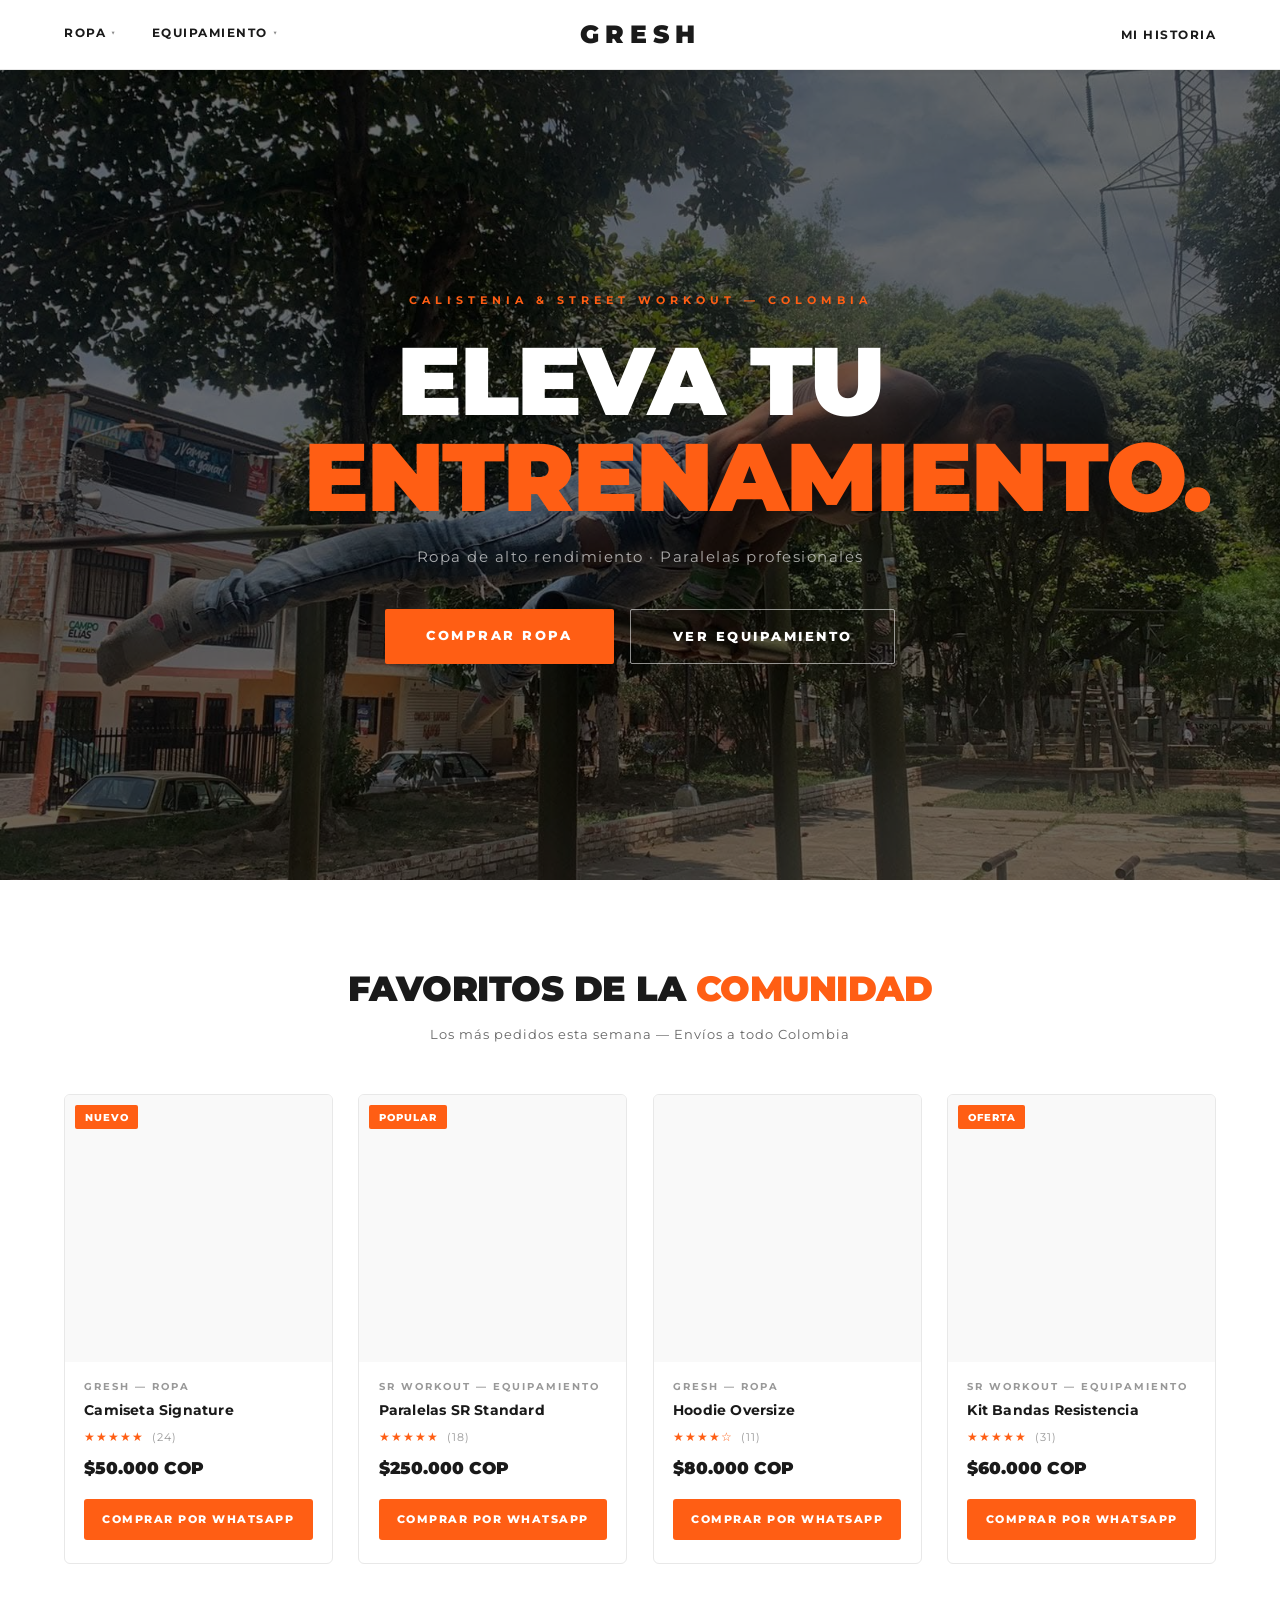
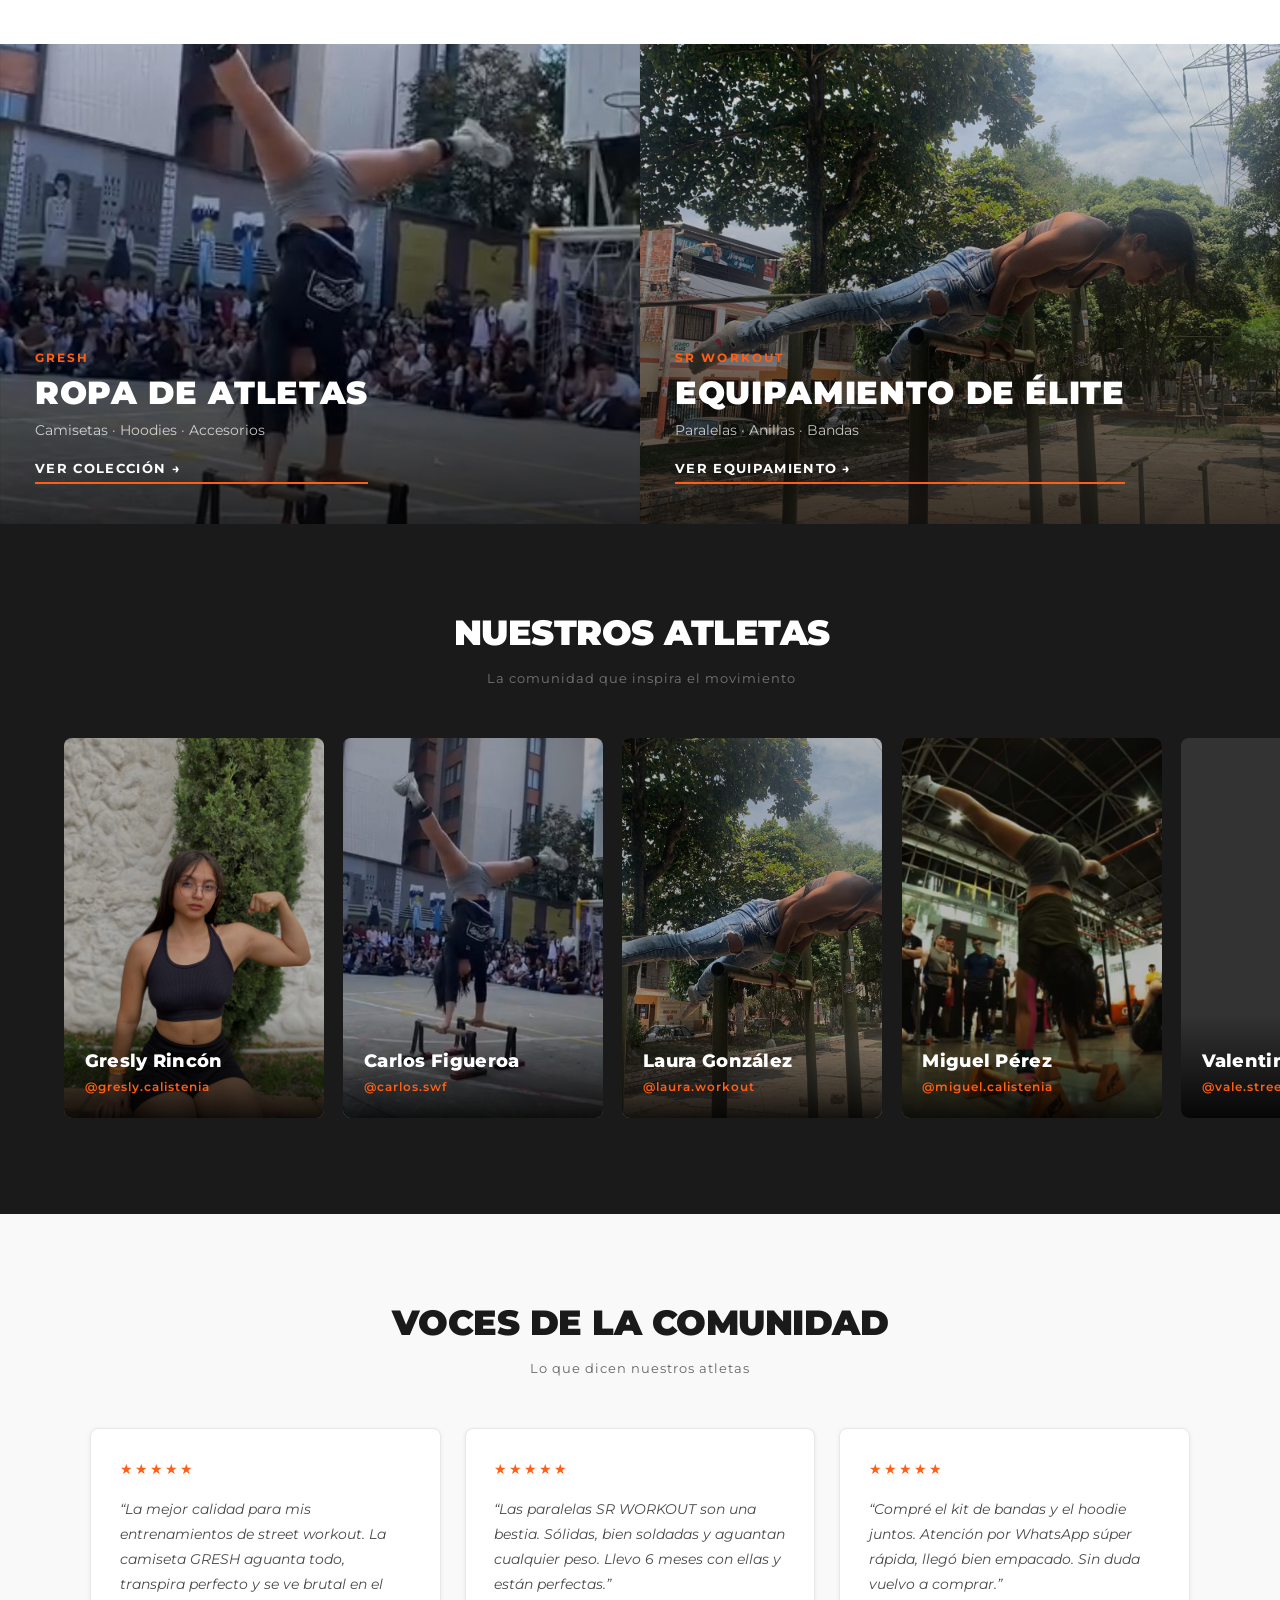
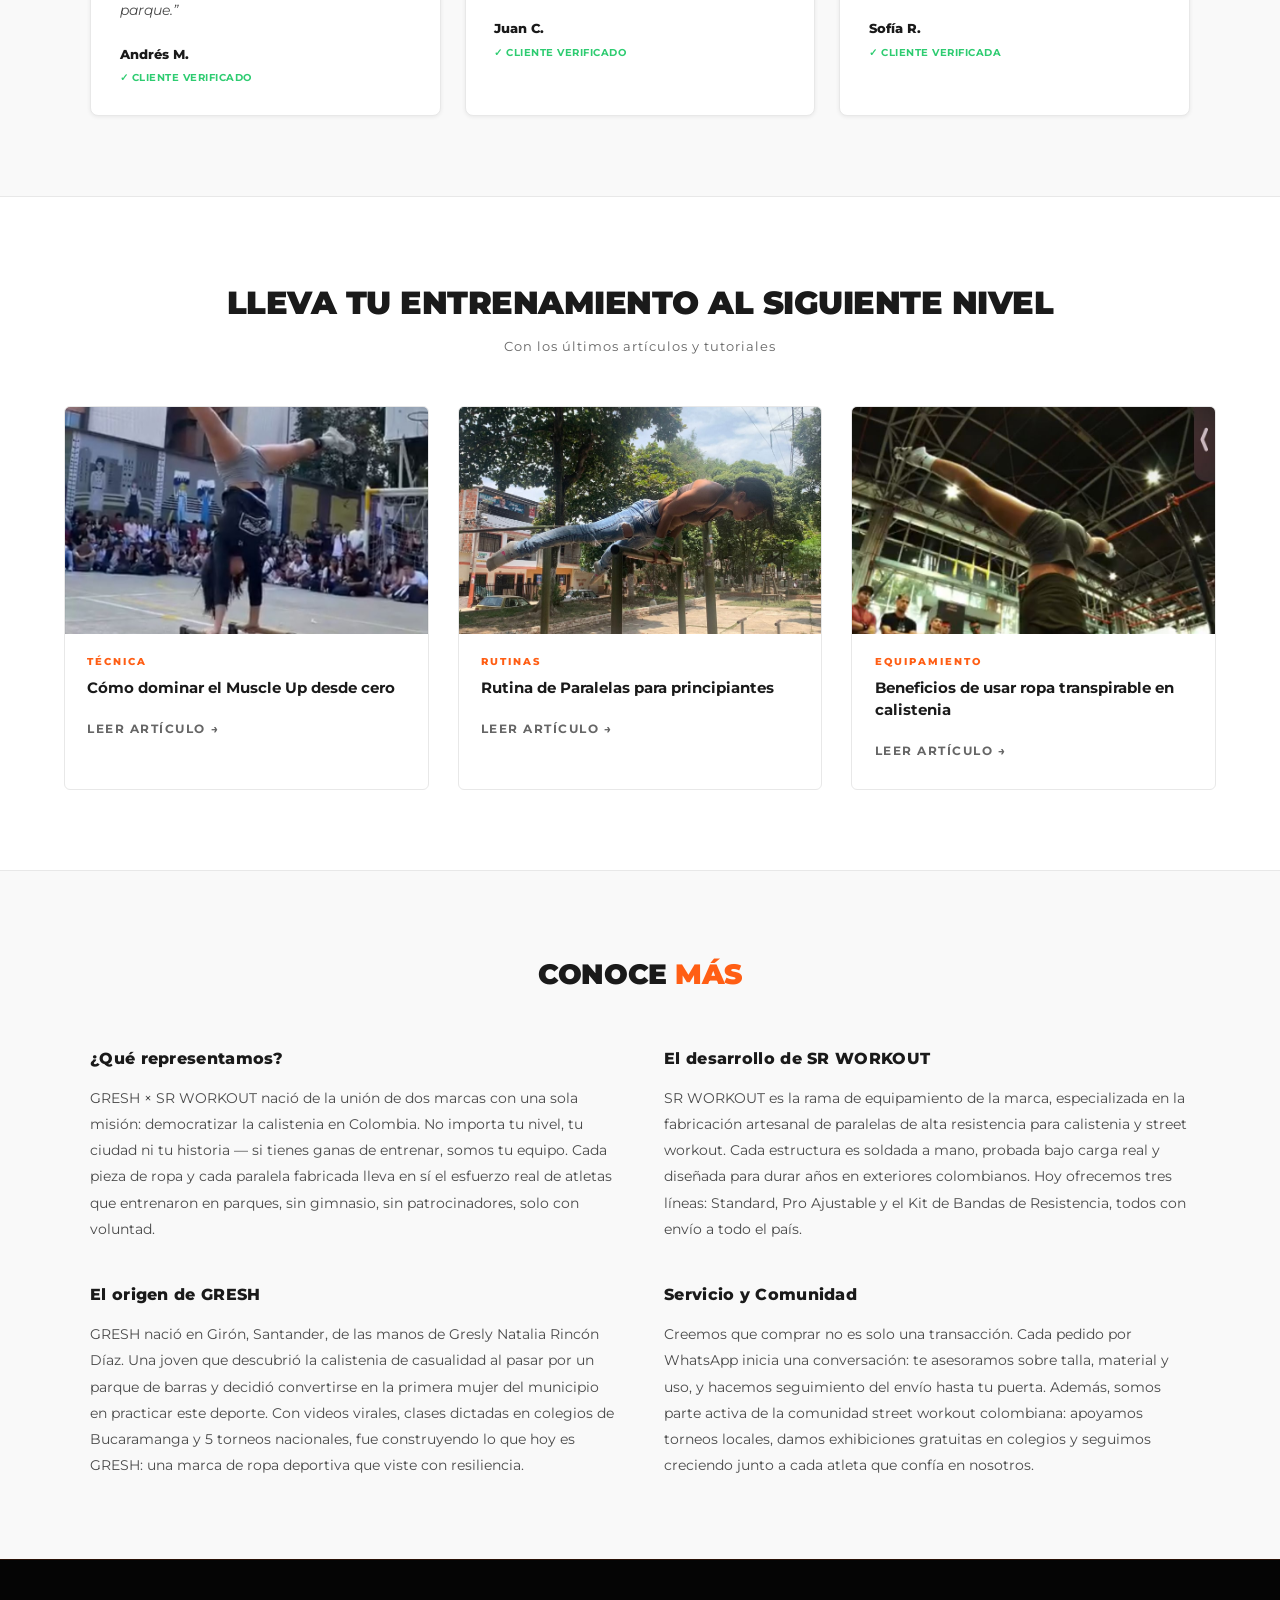
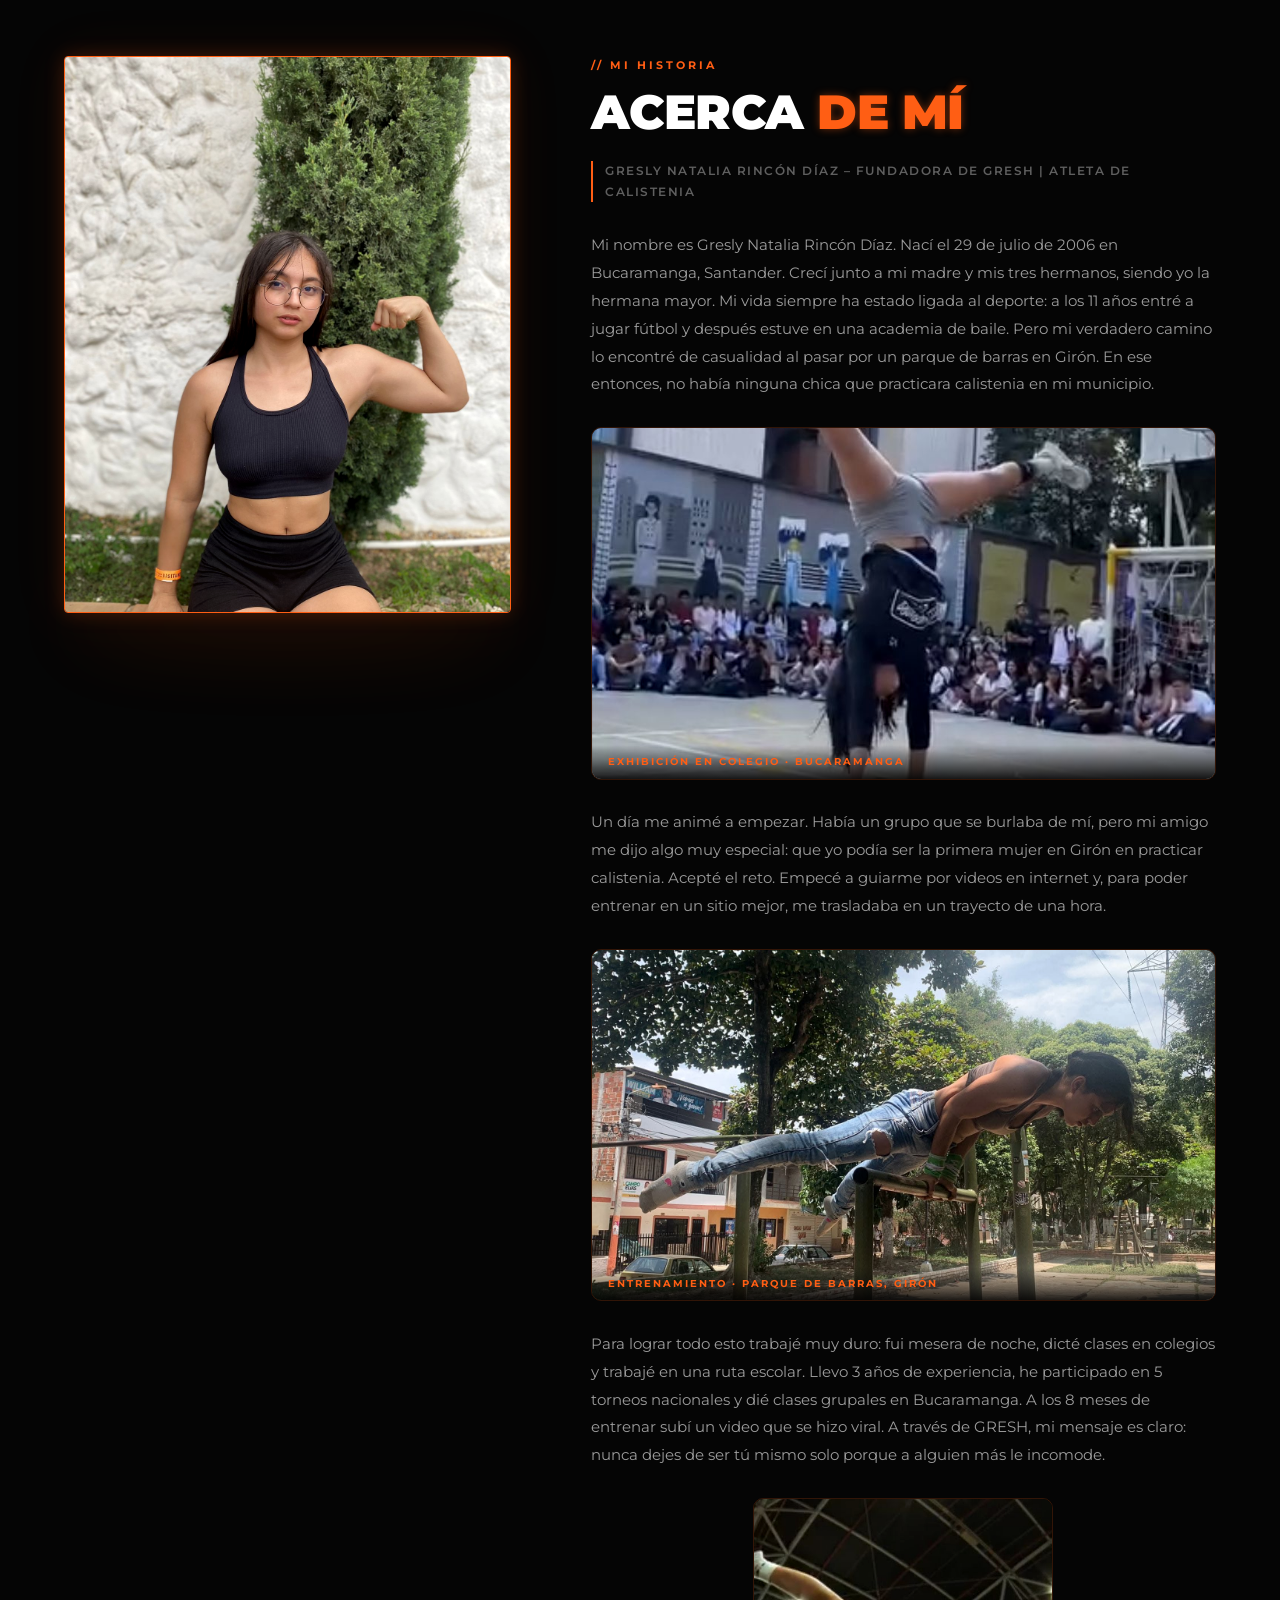
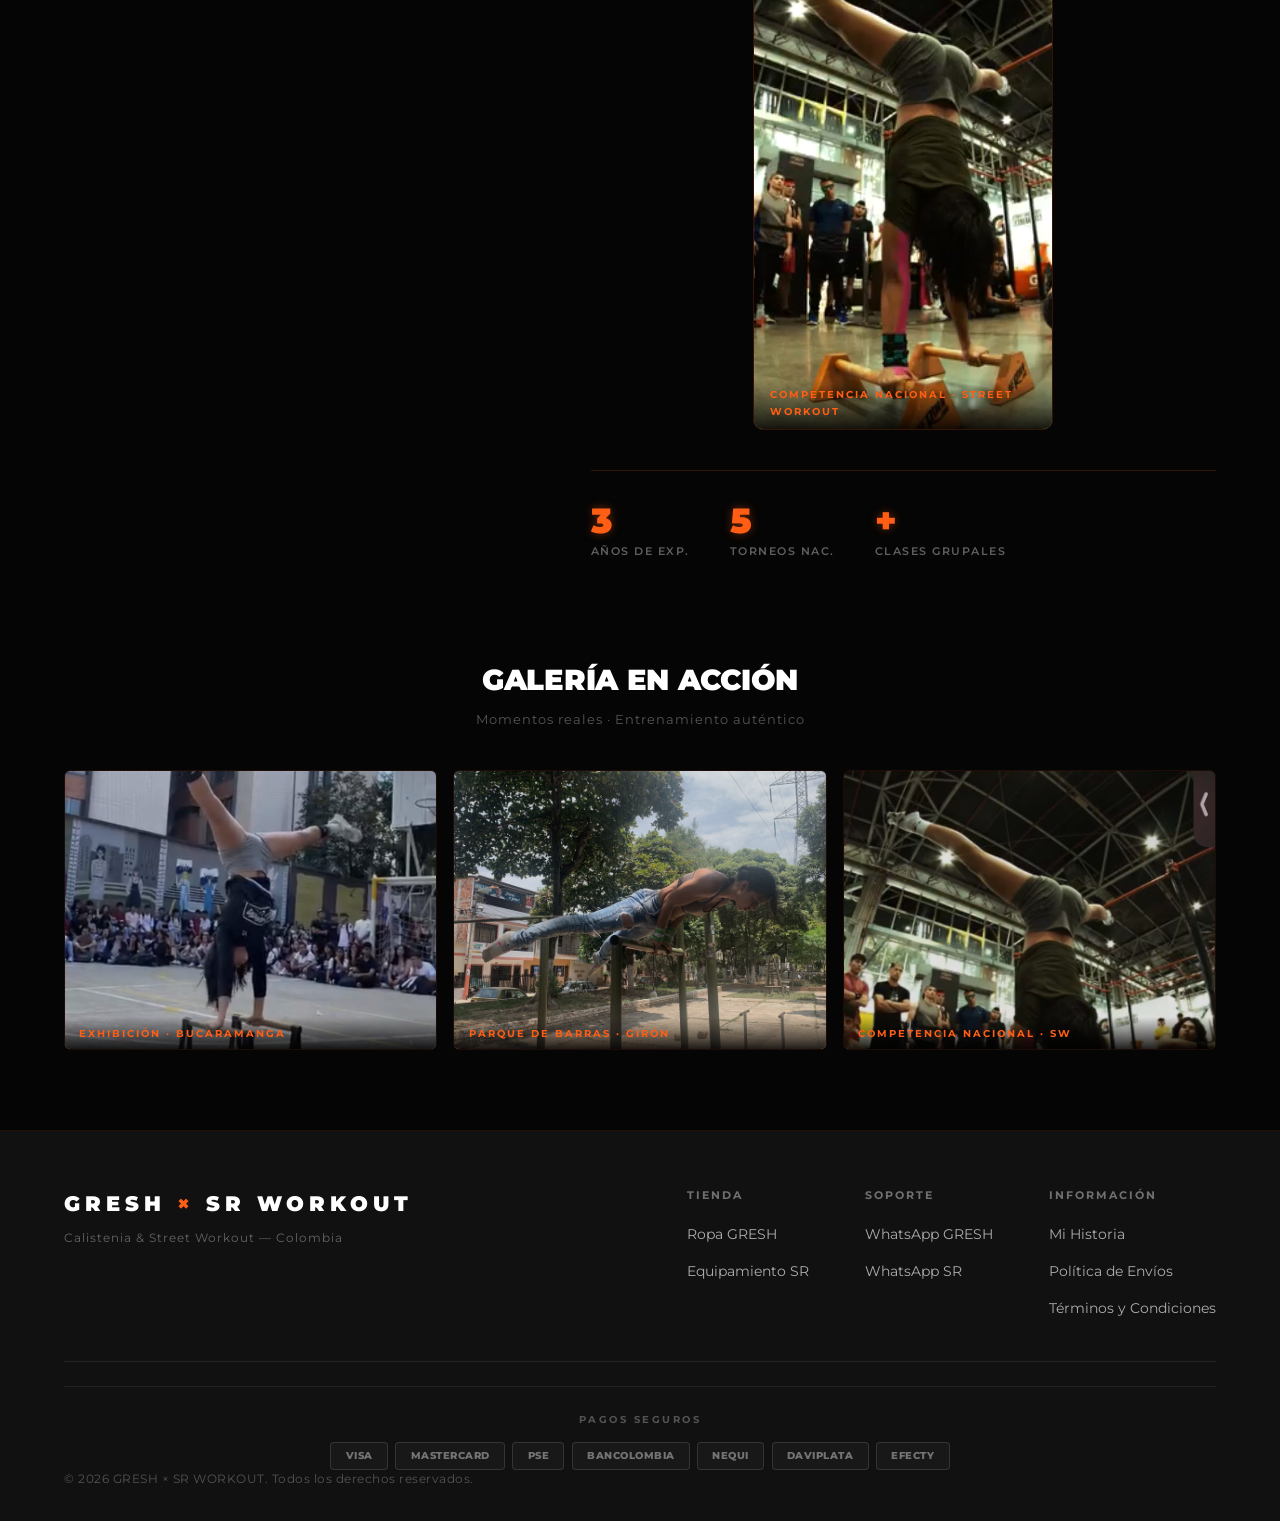
==== commit 9bcaa9ac: "fix: Corrección de Mega Menú, agregar banners de categoría, bloques gráficos intermedios y fix de JS" ====
--- a/index.html
+++ b/index.html
@@ -1,64 +1,4 @@
-"Claude, vamos a construir la página de producto definitiva y más completa para este E-commerce, basándonos en referencias premium (estilo Gornation). Quiero que crees dos archivos nuevos basados en una misma estructura maestra: producto-paralelas.html y producto-ropa.html.
-
-No omitas NADA de la siguiente estructura. Ambos archivos deben tener el Header y Footer globales, y el siguiente contenido central:
-
-1. SECCIÓN PRINCIPAL: PRODUCTO Y COMPRA (Basado en captura 1)
-
-Usa CSS Grid para dividir en 2 columnas principales (pasa a 1 en móviles).
-
-Columna Izquierda (Galería): Un layout flex. A la izquierda, una tira vertical de 4-5 imágenes en miniatura. A la derecha de esa tira, la Imagen Principal grande.
-
-Columna Derecha (Información y Checkout):
-
-Migas de pan (Breadcrumbs): Ej. Inicio > Equipamiento > Paralelas Pro.
-
-Estrellas de reseña simuladas (5 estrellas) y texto '(407)'.
-
-Título grande del producto y precio destacado (con etiqueta id="precioActual" para que funcione el descuento). Texto pequeño debajo: 'excl. costo de envío'.
-
-Selector de Estilos/Tallas: Un texto 'Estilo: / Talla:' y debajo una cuadrícula con 3 o 4 recuadros seleccionables. Cada recuadro debe tener una fotito, el nombre de la variante y el precio. (Haz que al hacer clic se resalte el borde).
-
-Texto verde: '● En Stock - Envío rápido'.
-
-Sistema de Descuento: Input para código (ej. FUERZA10) y botón 'Aplicar'.
-
-Botón de Compra: Un botón gigante, color Verde Neón o Naranja fuerte, que diga 'COMPRAR POR WHATSAPP' con el enlace configurado dinámicamente.
-
-Fila de iconos de pago debajo del botón (Visa, Mastercard, PayPal).
-
-2. SECCIÓN DE DETALLES Y ACORDEONES (Basado en captura 2)
-
-Debajo de la sección principal, crea un contenedor centrado.
-
-Highlights (Destacados): Una lista limpia de 4 puntos con un icono de 'check' naranja o verde (Ej. 'Agarre óptimo', 'Construcción sólida').
-
-Acordeones (Dropdowns): Crea una estructura de acordeones (usa <details> y <summary> de HTML puro o JavaScript) para: 'DETALLES DEL PRODUCTO', 'ESPECIFICACIONES', 'GUÍA DE CUIDADO', 'CONTENIDO DEL PAQUETE', y 'ENVÍOS Y DEVOLUCIONES'. Al hacer clic, deben desplegar texto simulado.
-
-Trust Badges: Debajo de los acordeones, 3 iconos con texto alineados horizontalmente: 'Envío rápido y seguro', 'Diseñado en Colombia', 'Garantía de calidad'.
-
-3. SECCIÓN 'ELEVA TU RENDIMIENTO' (Basado en captura 3)
-
-Fondo blanco o gris muy claro. Título centrado: 'ELEVA TU RENDIMIENTO' (Diseñado para altas ambiciones).
-
-Cuadrícula (Grid) de 3 columnas. Cada columna debe tener:
-
-Una imagen grande demostrativa (usar placeholders).
-
-Título en negrita centrado (Ej. 'ESTABLE Y DURADERO', 'MÁXIMA VARIEDAD', 'AGARRE SEGURO').
-
-Párrafo pequeño explicativo debajo.
-
-4. SECCIÓN DE VIDEO Y RESEÑAS (Basado en captura 4)
-
-Video Placeholder: Un contenedor ancho con una imagen de fondo oscurecida y un icono de 'Play' grande en el centro.
-
-Voces de la Comunidad: Carrusel horizontal o grid de reseñas. A la izquierda un cuadro resumen que diga 'Excelente 4.92 promedio'. A la derecha, tarjetas individuales de clientes (con 5 estrellas, Nombre, etiqueta 'Cliente Verificado', y el texto de su experiencia).
-
-5. LÓGICA DE JAVASCRIPT:
-
-En ambos archivos incluye un script al final del body que haga funcionar: 1) El cambio de imagen principal al hacer clic en las miniaturas. 2) El resaltado activo de la caja de estilo/talla seleccionada. 3) El sistema de descuento del 10% con el código 'FUERZA10' que tache el precio viejo, ponga el nuevo, y actualice el link del botón de WhatsApp con el precio descontado.
-
-6. GIT: Asegúrate de adaptar producto-ropa.html con textos orientados a ropa (tallas, tela) y producto-paralelas.html a equipo (madera, agarre). Luego haz un git add ., un git commit -m "feat: Plantillas premium de producto (Ropa y Equipo) completas estilo Gornation" y git push."<!DOCTYPE html>
+<!DOCTYPE html>
 <html lang="es">
 <head>
   <meta charset="UTF-8" />
@@ -219,7 +159,29 @@
     </div>
   </section>
 
-  <!-- C. ATLETAS GRESH &amp; SR WORKOUT -->
+  <!-- C. BLOQUES DE CATEGORÍA -->
+  <section class="cat-blocks">
+    <a href="ropa.html" class="cat-block" style="background-image:url('entrenamiento1.jpg')">
+      <div class="cat-block-overlay"></div>
+      <div class="cat-block-content">
+        <span class="cat-block-label">GRESH</span>
+        <h2 class="cat-block-title">ROPA DE ATLETAS</h2>
+        <p class="cat-block-sub">Camisetas &middot; Hoodies &middot; Accesorios</p>
+        <span class="cat-block-cta">Ver colecci&oacute;n &rarr;</span>
+      </div>
+    </a>
+    <a href="paralelas.html" class="cat-block" style="background-image:url('entrenamiento2.jpg')">
+      <div class="cat-block-overlay"></div>
+      <div class="cat-block-content">
+        <span class="cat-block-label">SR WORKOUT</span>
+        <h2 class="cat-block-title">EQUIPAMIENTO DE &Eacute;LITE</h2>
+        <p class="cat-block-sub">Paralelas &middot; Anillas &middot; Bandas</p>
+        <span class="cat-block-cta">Ver equipamiento &rarr;</span>
+      </div>
+    </a>
+  </section>
+
+  <!-- D. ATLETAS GRESH &amp; SR WORKOUT -->
   <section class="athletes">
     <div class="athletes-header">
       <h2>NUESTROS ATLETAS</h2>
--- a/style.css
+++ b/style.css
@@ -2189,8 +2189,8 @@
    ========================================= */
 .cat-header {
   margin-top: var(--nav-height);
-  background: var(--white);
-  padding: 3rem 5% 2rem;
+  background: var(--bg);
+  padding: 3.8rem 5% 2.5rem;
   border-bottom: 1px solid var(--border);
 }
 
@@ -2223,9 +2223,10 @@
 }
 
 .cat-subtitle {
-  font-size: 0.82rem;
-  color: var(--text-muted);
+  font-size: 0.88rem;
+  color: #555555;
   letter-spacing: 0.5px;
+  margin-top: 0.3rem;
 }
 
 .cat-filters {
@@ -2428,3 +2429,81 @@
   .cat-card-price { font-size: 0.92rem; }
   .cat-card-name { font-size: 0.82rem; }
 }
+
+/* =========================================
+   CATEGORY BLOCKS (index.html)
+   ========================================= */
+.cat-blocks {
+  display: grid;
+  grid-template-columns: 1fr 1fr;
+  min-height: 480px;
+  margin: 0;
+}
+.cat-block {
+  position: relative;
+  display: flex;
+  align-items: flex-end;
+  text-decoration: none;
+  overflow: hidden;
+  background-size: cover;
+  background-position: center;
+  min-height: 420px;
+}
+.cat-block-overlay {
+  position: absolute;
+  inset: 0;
+  background: linear-gradient(to top, rgba(0,0,0,0.78) 0%, rgba(0,0,0,0.25) 60%, rgba(0,0,0,0.1) 100%);
+  transition: background 0.32s ease;
+}
+.cat-block:hover .cat-block-overlay {
+  background: linear-gradient(to top, rgba(0,0,0,0.88) 0%, rgba(0,0,0,0.4) 60%, rgba(0,0,0,0.18) 100%);
+}
+.cat-block-content {
+  position: relative;
+  z-index: 1;
+  padding: 2.5rem 2.2rem;
+  display: flex;
+  flex-direction: column;
+  gap: 0.4rem;
+}
+.cat-block-label {
+  font-size: 0.72rem;
+  font-weight: 700;
+  letter-spacing: 0.18em;
+  color: var(--neon);
+  text-transform: uppercase;
+}
+.cat-block-title {
+  font-size: 2rem;
+  font-weight: 900;
+  color: #fff;
+  line-height: 1.1;
+  letter-spacing: 0.02em;
+  text-transform: uppercase;
+  margin: 0;
+}
+.cat-block-sub {
+  font-size: 0.85rem;
+  color: rgba(255,255,255,0.75);
+  margin: 0.2rem 0 0.6rem;
+}
+.cat-block-cta {
+  display: inline-block;
+  font-size: 0.82rem;
+  font-weight: 700;
+  letter-spacing: 0.1em;
+  color: #fff;
+  border-bottom: 2px solid var(--neon);
+  padding-bottom: 2px;
+  text-transform: uppercase;
+  transition: color 0.2s, border-color 0.2s;
+}
+.cat-block:hover .cat-block-cta {
+  color: var(--neon);
+}
+
+@media (max-width: 768px) {
+  .cat-blocks { grid-template-columns: 1fr; }
+  .cat-block { min-height: 300px; }
+  .cat-block-title { font-size: 1.5rem; }
+}
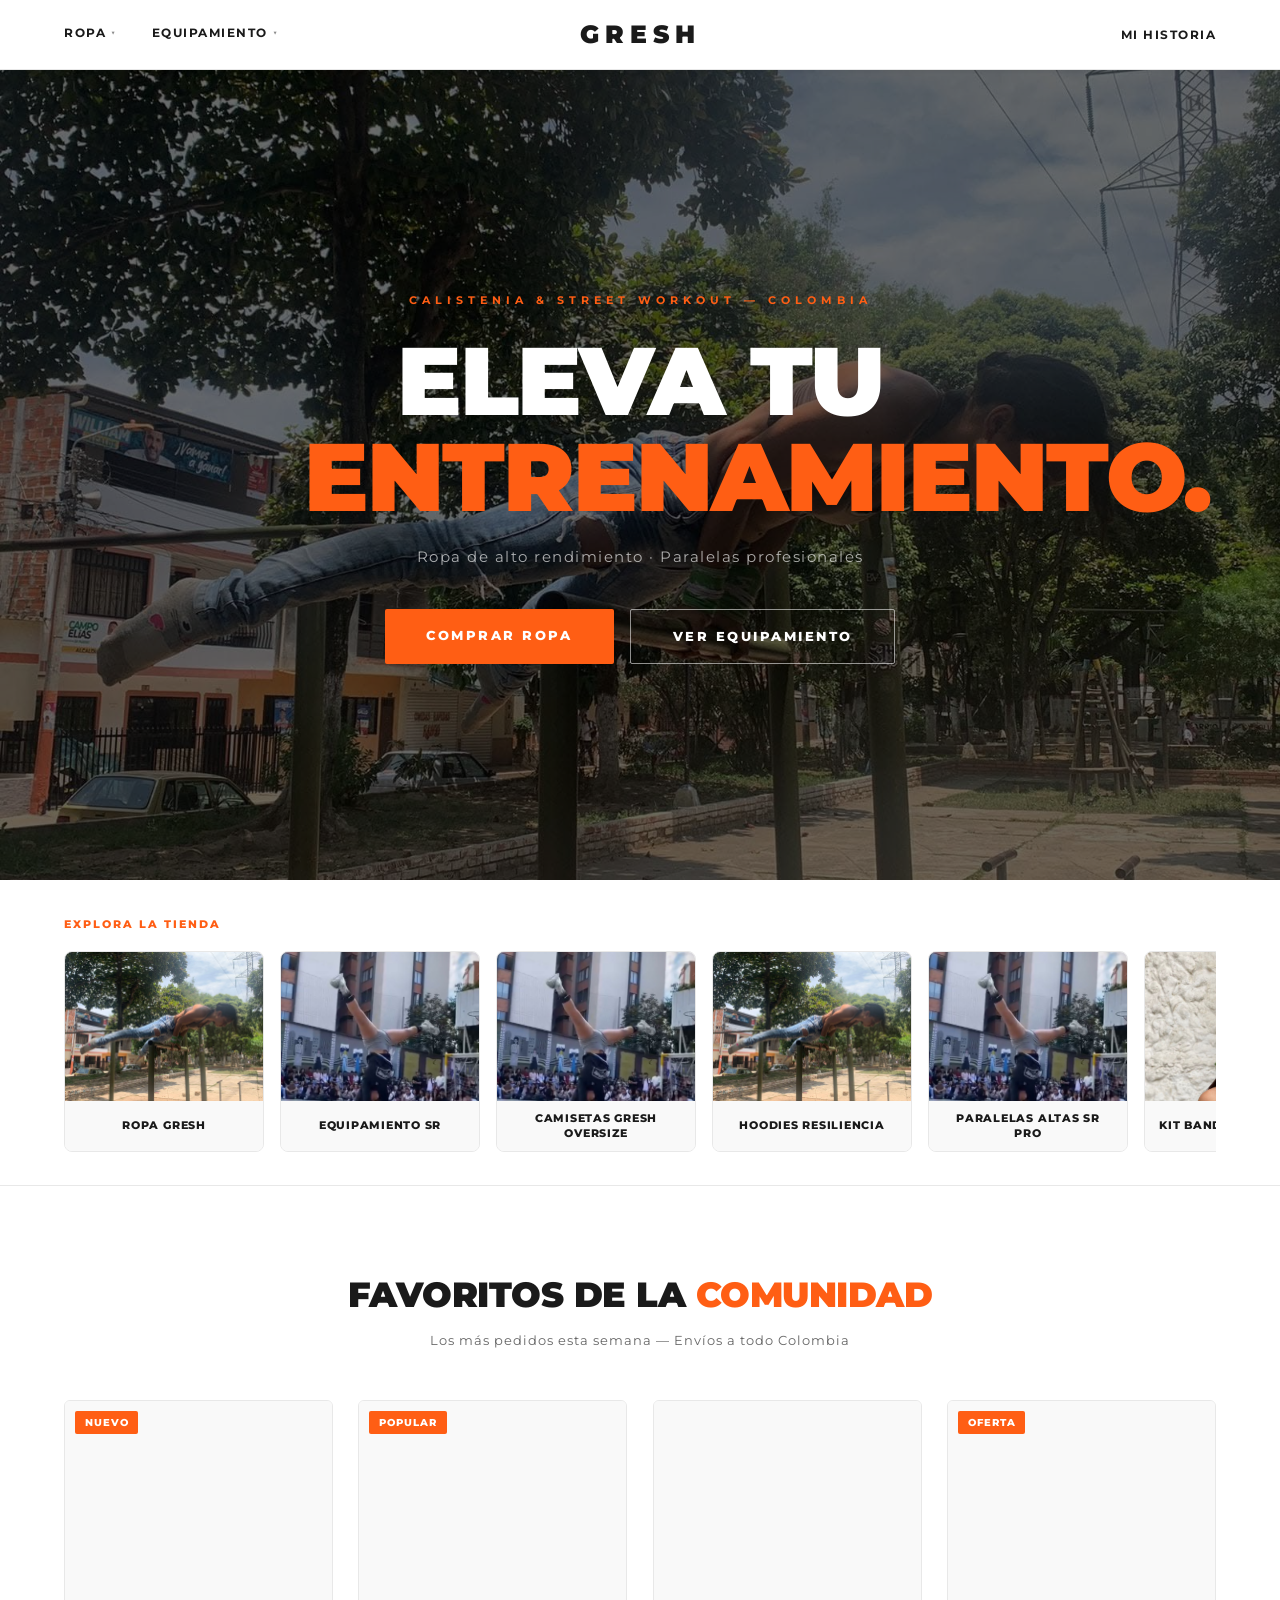
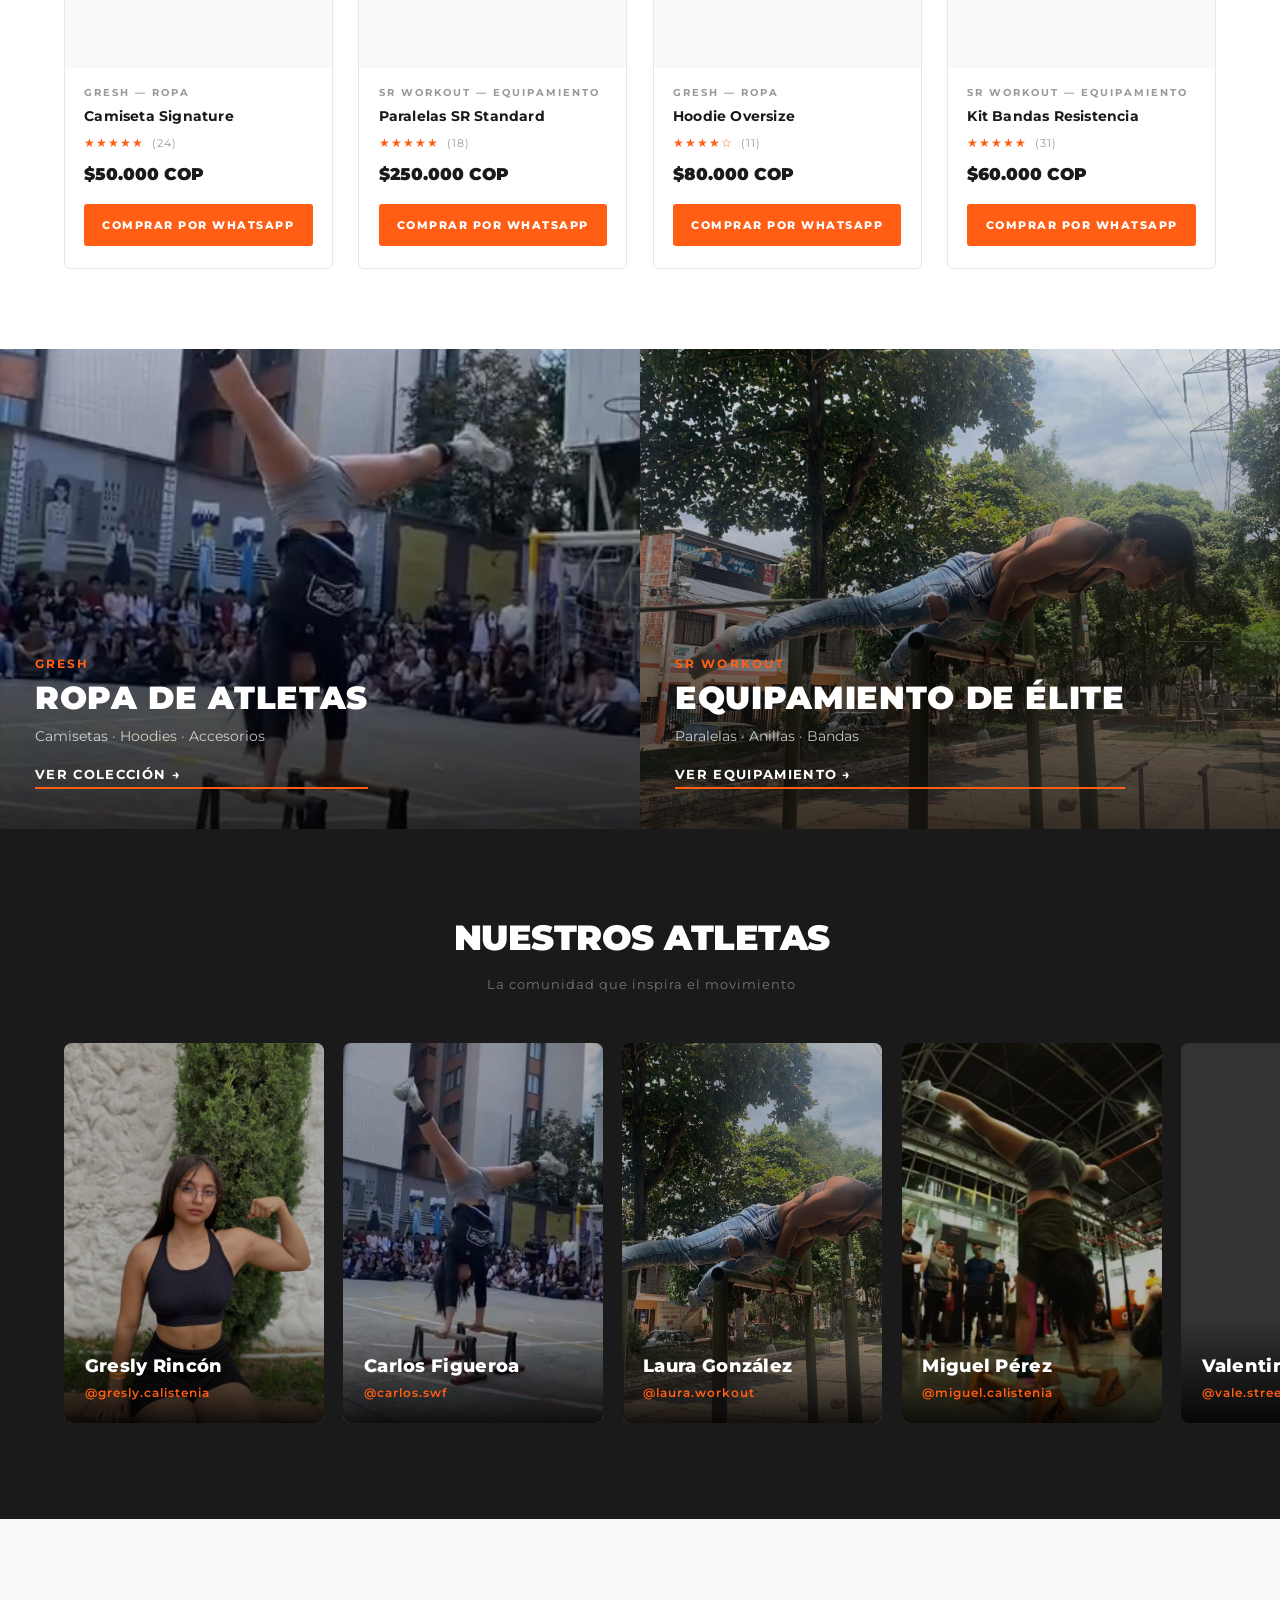
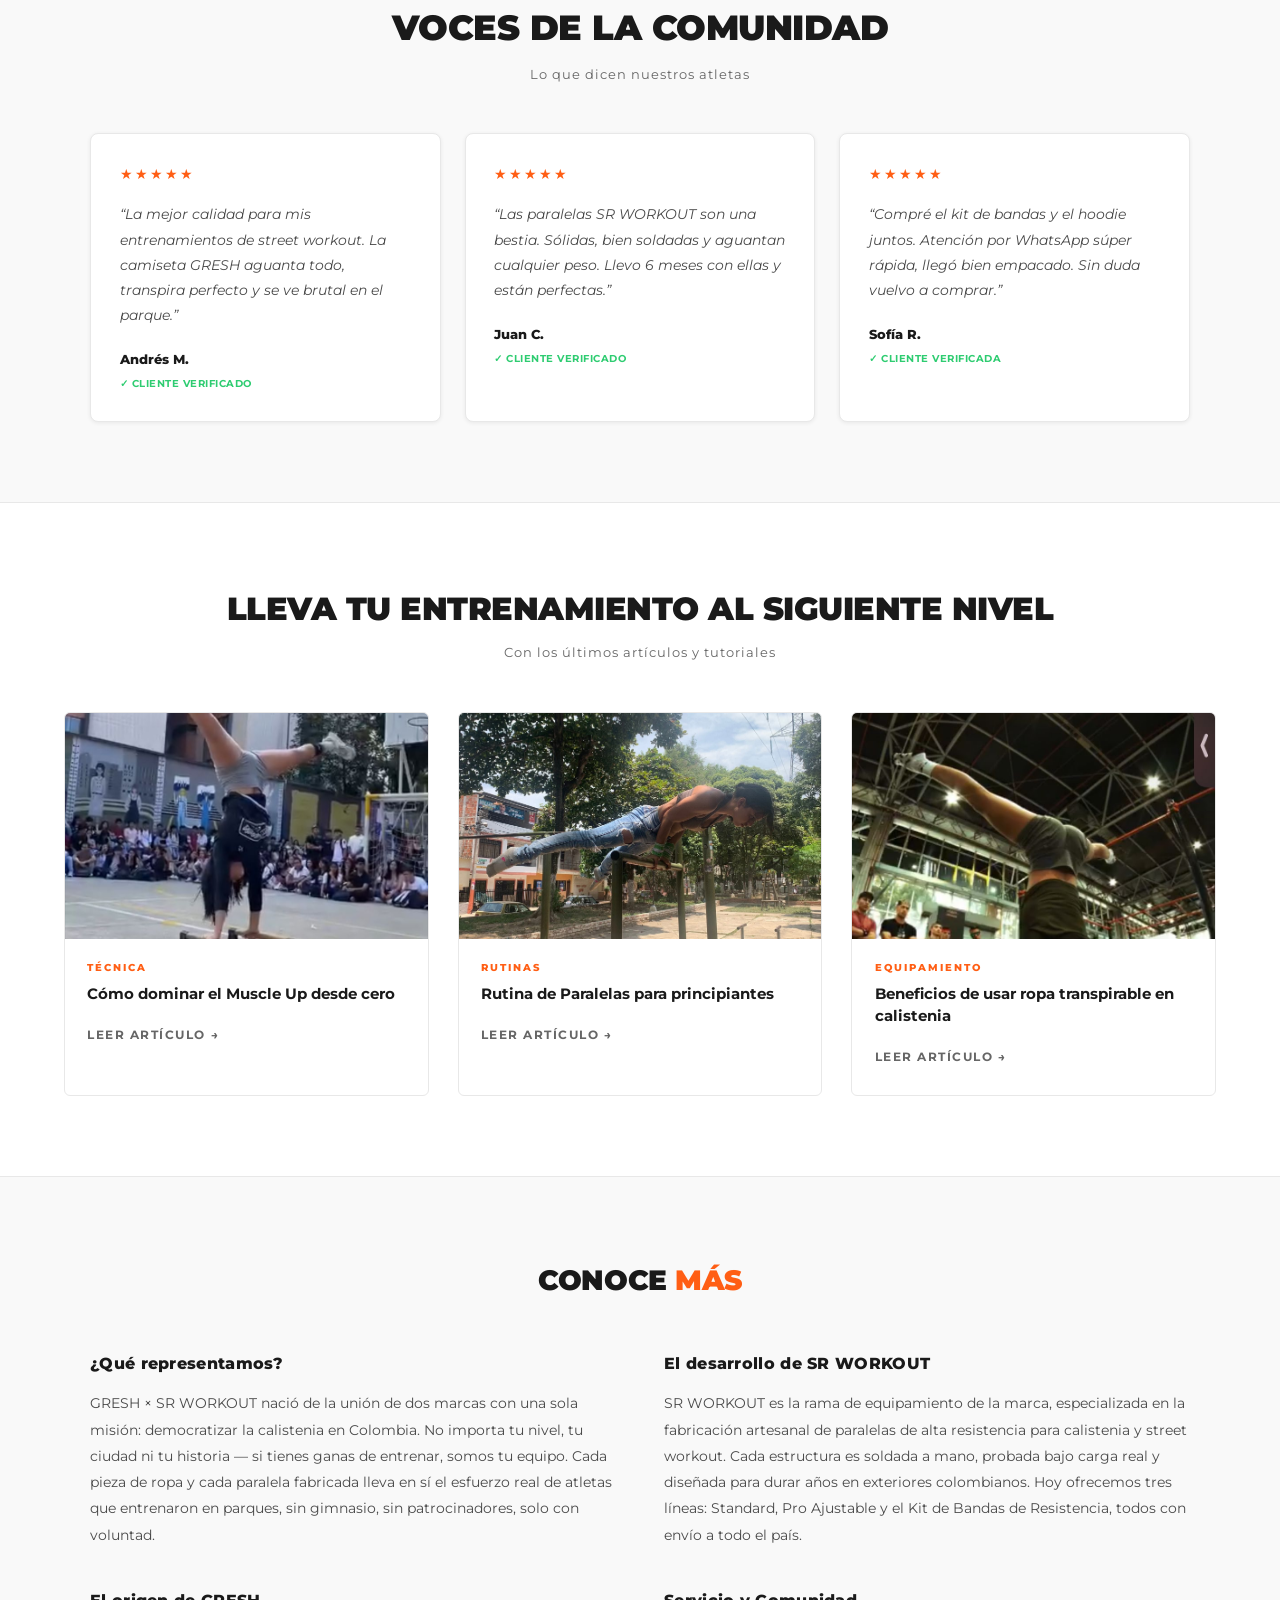
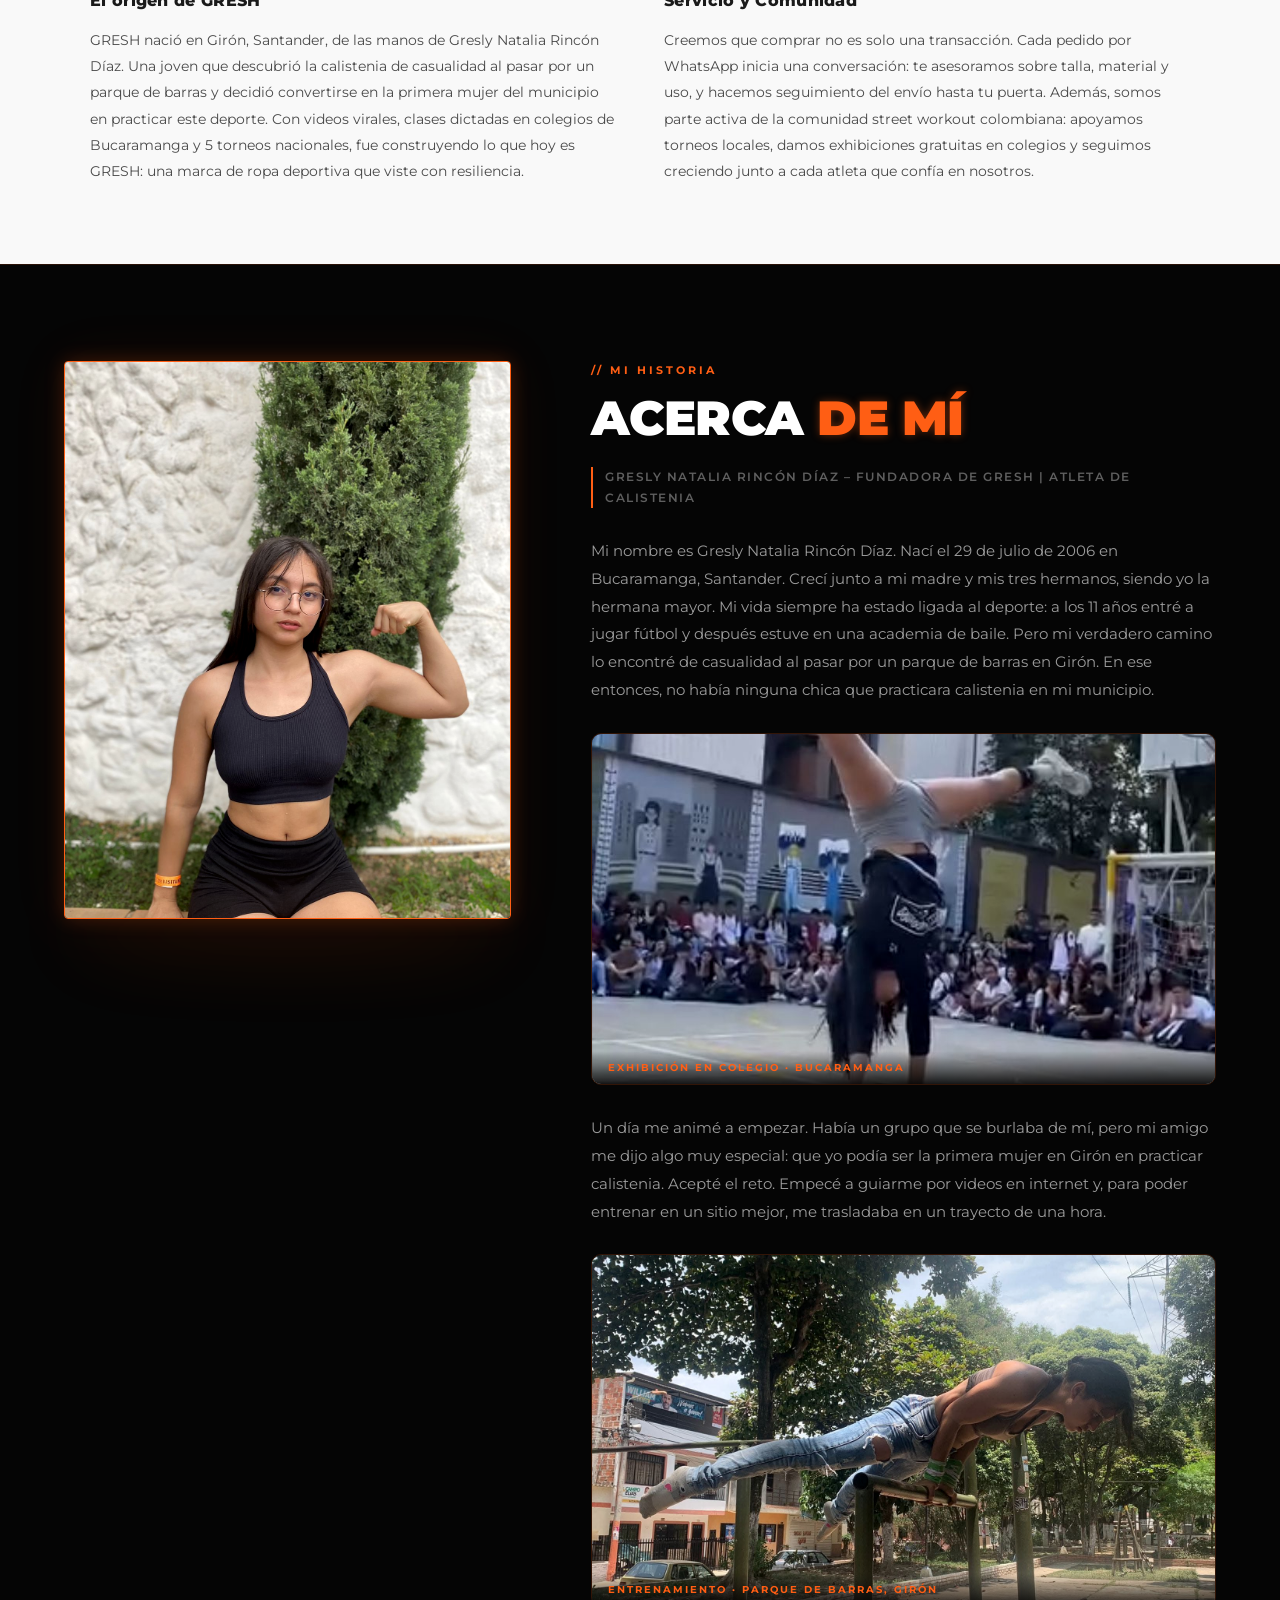
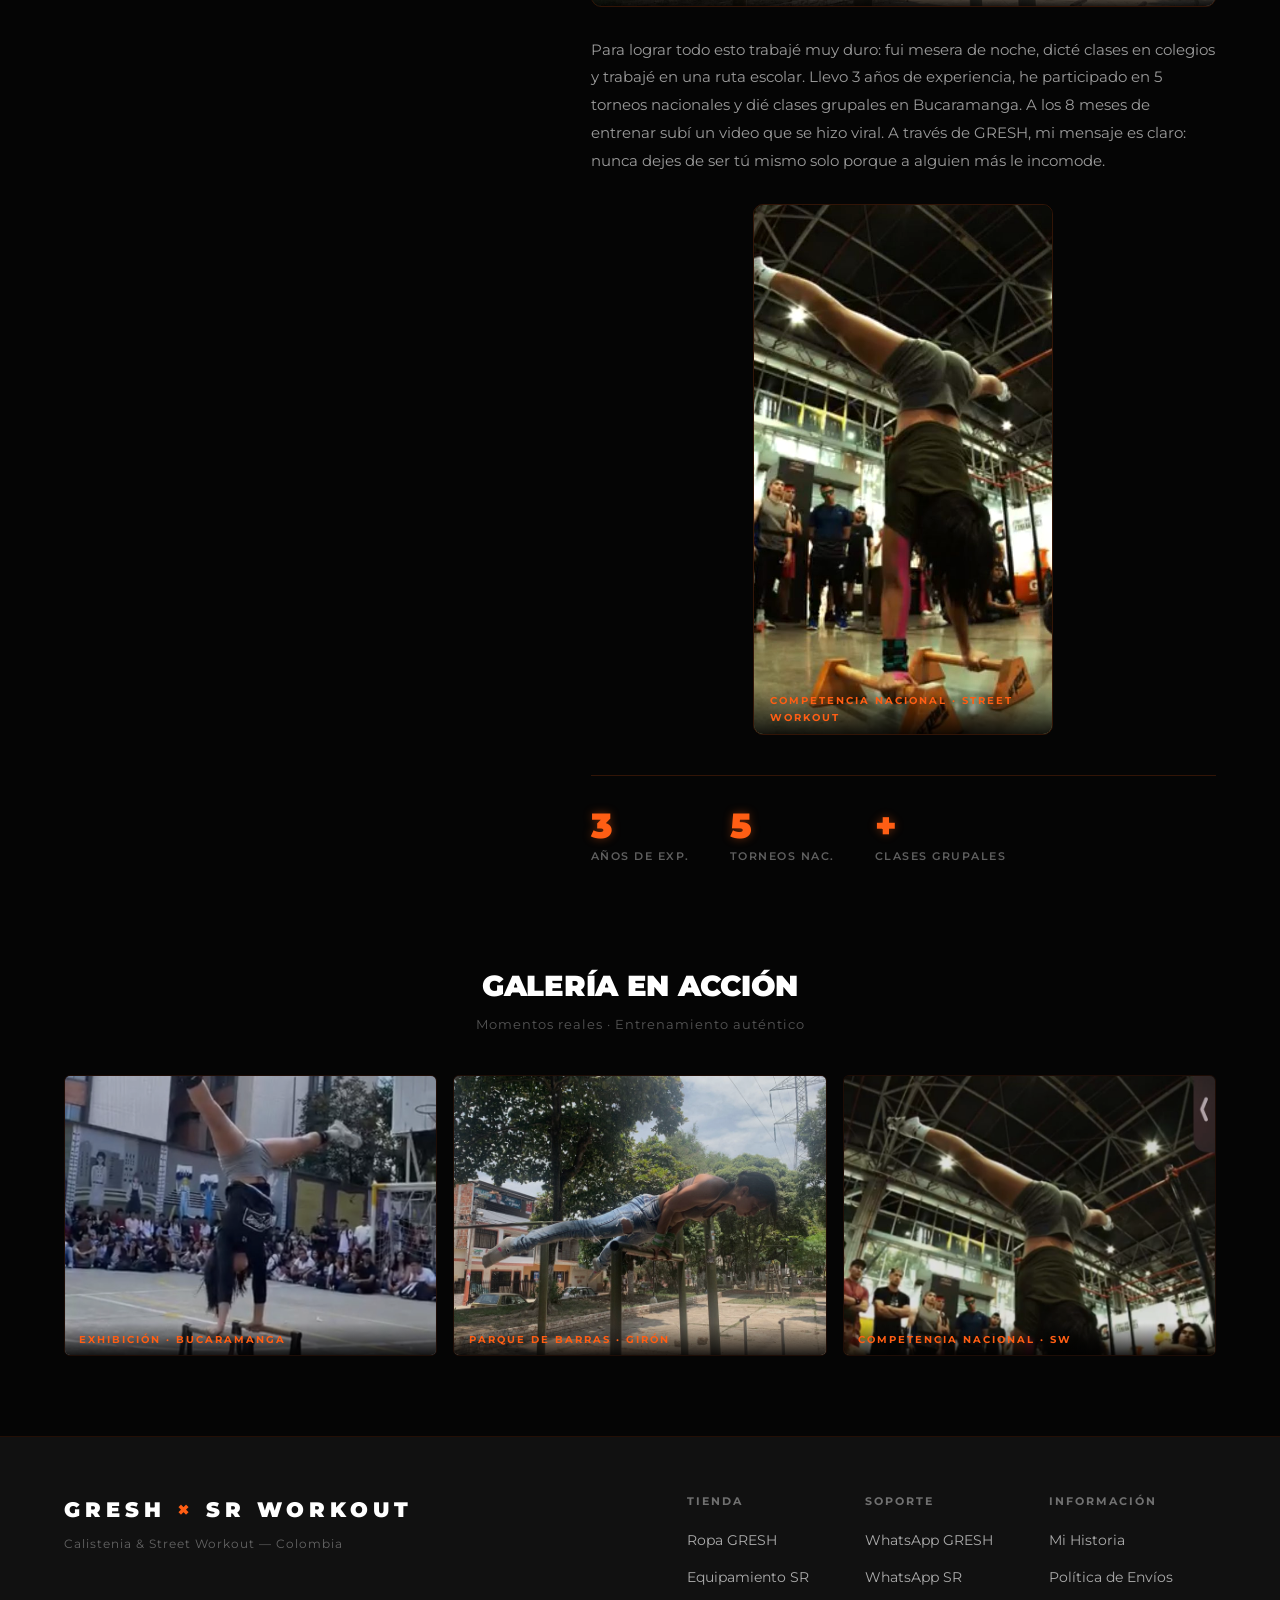
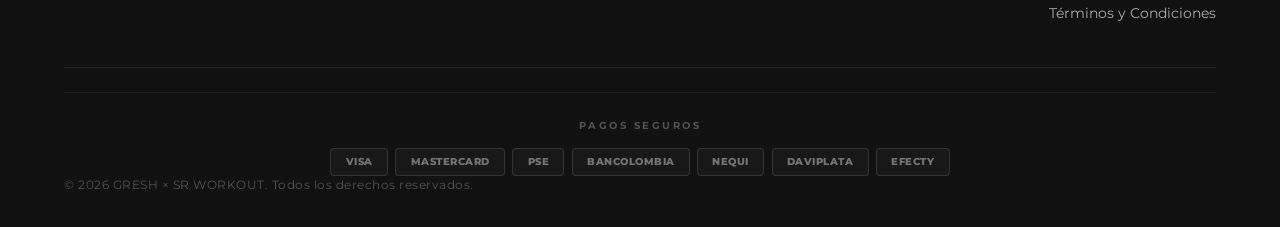
==== commit 0ecf5a69: "fix: Reparar bug de desaparición de interfaz al deslizar e implementar sección de carrusel CSS nativ" ====
--- a/index.html
+++ b/index.html
@@ -22,39 +22,24 @@
         <li class="has-mega">
           <a href="ropa.html">Ropa <span class="nav-arrow">&#9660;</span></a>
           <div class="mega-menu">
-            <div class="mega-menu-inner">
-              <a href="producto-ropa.html" class="mega-item">
-                <div class="mega-img"><img src="entrenamiento2.jpg" alt="Camisetas GRESH" /></div>
-                <span class="mega-name">Camisetas GRESH</span>
-              </a>
-              <a href="producto-ropa.html" class="mega-item">
-                <div class="mega-img"><img src="entrenamiento1.jpg" alt="Sacos / Hoodies" /></div>
-                <span class="mega-name">Sacos / Hoodies</span>
-              </a>
-              <a href="producto-ropa.html" class="mega-item">
-                <div class="mega-img"><img src="competencia.jpg" alt="Accesorios" /></div>
-                <span class="mega-name">Accesorios</span>
-              </a>
-            </div>
+            <ul class="mega-list">
+              <li><a href="producto-ropa.html">Camisetas GRESH Oversize</a></li>
+              <li><a href="producto-ropa.html">Sacos / Hoodies Resiliencia</a></li>
+              <li><a href="producto-ropa.html">Gorras y Accesorios</a></li>
+              <li class="mega-list-all"><a href="ropa.html">Ver toda la Ropa &rarr;</a></li>
+            </ul>
           </div>
         </li>
         <li class="has-mega">
           <a href="paralelas.html">Equipamiento <span class="nav-arrow">&#9660;</span></a>
           <div class="mega-menu">
-            <div class="mega-menu-inner">
-              <a href="producto-paralelas.html" class="mega-item">
-                <div class="mega-img"><img src="entrenamiento1.jpg" alt="Paralelas SR Pro" /></div>
-                <span class="mega-name">Paralelas SR Pro</span>
-              </a>
-              <a href="producto-paralelas.html" class="mega-item">
-                <div class="mega-img"><img src="entrenamiento2.jpg" alt="Anillas de Madera" /></div>
-                <span class="mega-name">Anillas de Madera</span>
-              </a>
-              <a href="producto-paralelas.html" class="mega-item">
-                <div class="mega-img"><img src="foto-perfil.jpg" alt="Bandas de Resistencia" /></div>
-                <span class="mega-name">Bandas de Resistencia</span>
-              </a>
-            </div>
+            <ul class="mega-list">
+              <li><a href="producto-paralelas.html">Paralelas Altas SR Pro</a></li>
+              <li><a href="producto-paralelas.html">Paralelas Bajas SR</a></li>
+              <li><a href="producto-paralelas.html">Anillas de Madera</a></li>
+              <li><a href="producto-paralelas.html">Bandas de Resistencia</a></li>
+              <li class="mega-list-all"><a href="paralelas.html">Ver todo el Equipamiento &rarr;</a></li>
+            </ul>
           </div>
         </li>
       </ul>
@@ -89,6 +74,61 @@
         <a href="ropa.html" class="btn-hero-primary">Comprar Ropa</a>
         <a href="paralelas.html" class="btn-hero-secondary">Ver Equipamiento</a>
       </div>
+    </div>
+  </section>
+
+  <!-- SLIDER DE CATEGORÍAS -->
+  <section class="slider-seccion">
+    <p class="slider-seccion-title">Explora la tienda</p>
+    <div class="slider-track">
+      <a href="ropa.html" class="slider-card">
+        <div class="slider-card-img">
+          <img src="entrenamiento2.jpg" alt="Ropa GRESH" />
+        </div>
+        <div class="slider-card-info">
+          <p class="slider-card-name">Ropa GRESH</p>
+        </div>
+      </a>
+      <a href="paralelas.html" class="slider-card">
+        <div class="slider-card-img">
+          <img src="entrenamiento1.jpg" alt="Equipamiento SR" />
+        </div>
+        <div class="slider-card-info">
+          <p class="slider-card-name">Equipamiento SR</p>
+        </div>
+      </a>
+      <a href="producto-ropa.html" class="slider-card">
+        <div class="slider-card-img">
+          <img src="entrenamiento1.jpg" alt="Camisetas GRESH Oversize" />
+        </div>
+        <div class="slider-card-info">
+          <p class="slider-card-name">Camisetas GRESH Oversize</p>
+        </div>
+      </a>
+      <a href="producto-ropa.html" class="slider-card">
+        <div class="slider-card-img">
+          <img src="entrenamiento2.jpg" alt="Hoodies Resiliencia" />
+        </div>
+        <div class="slider-card-info">
+          <p class="slider-card-name">Hoodies Resiliencia</p>
+        </div>
+      </a>
+      <a href="producto-paralelas.html" class="slider-card">
+        <div class="slider-card-img">
+          <img src="entrenamiento1.jpg" alt="Paralelas SR Pro" />
+        </div>
+        <div class="slider-card-info">
+          <p class="slider-card-name">Paralelas Altas SR Pro</p>
+        </div>
+      </a>
+      <a href="producto-paralelas.html" class="slider-card">
+        <div class="slider-card-img">
+          <img src="foto-perfil.jpg" alt="Kit Bandas Resistencia" />
+        </div>
+        <div class="slider-card-info">
+          <p class="slider-card-name">Kit Bandas Resistencia</p>
+        </div>
+      </a>
     </div>
   </section>
 
--- a/style.css
+++ b/style.css
@@ -2108,20 +2108,31 @@
 
 .mega-menu {
   position: absolute;
-  top: calc(100% + 14px);
+  top: 100%;
   left: 50%;
-  width: 480px;
-  background: var(--white);
+  width: 240px;
+  background: #FFFFFF;
   border: 1px solid var(--border);
-  border-radius: 12px;
-  box-shadow: 0 8px 40px rgba(0,0,0,0.11);
-  padding: 1.4rem;
+  border-radius: 8px;
+  box-shadow: 0 8px 30px rgba(0,0,0,0.10);
+  padding: 0.4rem 0;
   opacity: 0;
   visibility: hidden;
   pointer-events: none;
-  transform: translateX(-50%) translateY(10px);
-  transition: opacity 0.22s ease, transform 0.22s ease, visibility 0s linear 0.22s;
+  transform: translateX(-50%) translateY(6px);
+  transition: opacity 0.3s ease, transform 0.3s ease, visibility 0s linear 0.3s;
   z-index: 200;
+}
+
+/* Transparent bridge fills the gap between nav link and dropdown
+   so the hover state doesn't break as the cursor moves down */
+.mega-menu::before {
+  content: '';
+  position: absolute;
+  top: -14px;
+  left: -20px;
+  right: -20px;
+  height: 14px;
 }
 
 .has-mega:hover .mega-menu {
@@ -2129,59 +2140,48 @@
   visibility: visible;
   pointer-events: auto;
   transform: translateX(-50%) translateY(0);
-  transition: opacity 0.22s ease, transform 0.22s ease;
-}
-
-.mega-menu-inner {
-  display: grid;
-  grid-template-columns: repeat(3, 1fr);
-  gap: 0.75rem;
-}
-
-.mega-item {
-  display: flex;
-  flex-direction: column;
-  gap: 0.55rem;
+  transition: opacity 0.3s ease, transform 0.3s ease;
+}
+
+.mega-list {
+  list-style: none;
+  margin: 0;
+  padding: 0;
+}
+
+.mega-list li {
+  border-bottom: 1px solid var(--border);
+}
+
+.mega-list li:last-child {
+  border-bottom: none;
+}
+
+.mega-list a {
+  display: block;
+  padding: 0.72rem 1.2rem;
+  font-size: 0.78rem;
+  font-weight: 700;
+  letter-spacing: 0.06em;
+  text-transform: uppercase;
+  color: #1A1A1A;
   text-decoration: none;
-  padding: 0.7rem;
-  border-radius: 8px;
-  border: 1px solid transparent;
-  transition: background 0.2s, border-color 0.2s;
-}
-
-.mega-item:hover {
-  background: var(--bg);
-  border-color: var(--border);
-}
-
-.mega-img {
-  width: 100%;
-  aspect-ratio: 1 / 1;
-  background: var(--bg);
-  border-radius: 6px;
-  overflow: hidden;
-  border: 1px solid var(--border);
-}
-
-.mega-img img {
-  width: 100%;
-  height: 100%;
-  object-fit: cover;
-  object-position: center top;
-  display: block;
-  transition: transform 0.35s ease;
-}
-
-.mega-item:hover .mega-img img { transform: scale(1.06); }
-
-.mega-name {
-  font-size: 0.65rem;
-  font-weight: 800;
-  letter-spacing: 0.8px;
-  text-transform: uppercase;
-  color: var(--text);
-  text-align: center;
-  line-height: 1.35;
+  transition: color 0.2s ease, padding-left 0.2s ease;
+}
+
+.mega-list a:hover {
+  color: #FF5E14;
+  padding-left: 1.5rem;
+}
+
+.mega-list li.mega-list-all a {
+  color: #FF5E14;
+  font-size: 0.72rem;
+  letter-spacing: 0.1em;
+}
+
+.mega-list li.mega-list-all a:hover {
+  color: #ff7a3d;
 }
 
 /* =========================================
@@ -2507,3 +2507,96 @@
   .cat-block { min-height: 300px; }
   .cat-block-title { font-size: 1.5rem; }
 }
+
+/* =========================================
+   SLIDER / CARRUSEL HORIZONTAL — CSS puro
+   ========================================= */
+.slider-seccion {
+  background: #FFFFFF;
+  padding: 2.2rem 5% 1.8rem;
+  border-bottom: 1px solid var(--border);
+}
+
+.slider-seccion-title {
+  font-size: 0.7rem;
+  font-weight: 800;
+  letter-spacing: 0.18em;
+  text-transform: uppercase;
+  color: var(--neon);
+  margin: 0 0 1.1rem;
+}
+
+.slider-track {
+  display: flex;
+  overflow-x: auto;
+  scroll-snap-type: x mandatory;
+  gap: 16px;
+  padding-bottom: 4px;
+  scrollbar-width: none;
+  -webkit-overflow-scrolling: touch;
+}
+
+.slider-track::-webkit-scrollbar { display: none; }
+
+.slider-card {
+  scroll-snap-align: start;
+  flex-shrink: 0;
+  min-width: 200px;
+  max-width: 200px;
+  border-radius: 8px;
+  overflow: hidden;
+  border: 1px solid var(--border);
+  text-decoration: none;
+  display: flex;
+  flex-direction: column;
+  background: #FFFFFF;
+  transition: border-color 0.22s ease, transform 0.22s ease;
+}
+
+.slider-card:hover {
+  border-color: var(--neon);
+  transform: translateY(-3px);
+}
+
+.slider-card-img {
+  width: 100%;
+  aspect-ratio: 4 / 3;
+  overflow: hidden;
+  background: var(--bg);
+}
+
+.slider-card-img img {
+  width: 100%;
+  height: 100%;
+  object-fit: cover;
+  object-position: center top;
+  display: block;
+  transition: transform 0.35s ease;
+}
+
+.slider-card:hover .slider-card-img img { transform: scale(1.05); }
+
+.slider-card-info {
+  background: #F9F9F9;
+  padding: 0.65rem 0.8rem;
+  text-align: center;
+  flex: 1;
+  display: flex;
+  align-items: center;
+  justify-content: center;
+}
+
+.slider-card-name {
+  font-size: 0.68rem;
+  font-weight: 800;
+  letter-spacing: 0.07em;
+  text-transform: uppercase;
+  color: #1A1A1A;
+  margin: 0;
+  line-height: 1.35;
+}
+
+@media (max-width: 768px) {
+  .slider-card { min-width: 160px; max-width: 160px; }
+  .slider-seccion { padding: 1.5rem 4% 1.2rem; }
+}
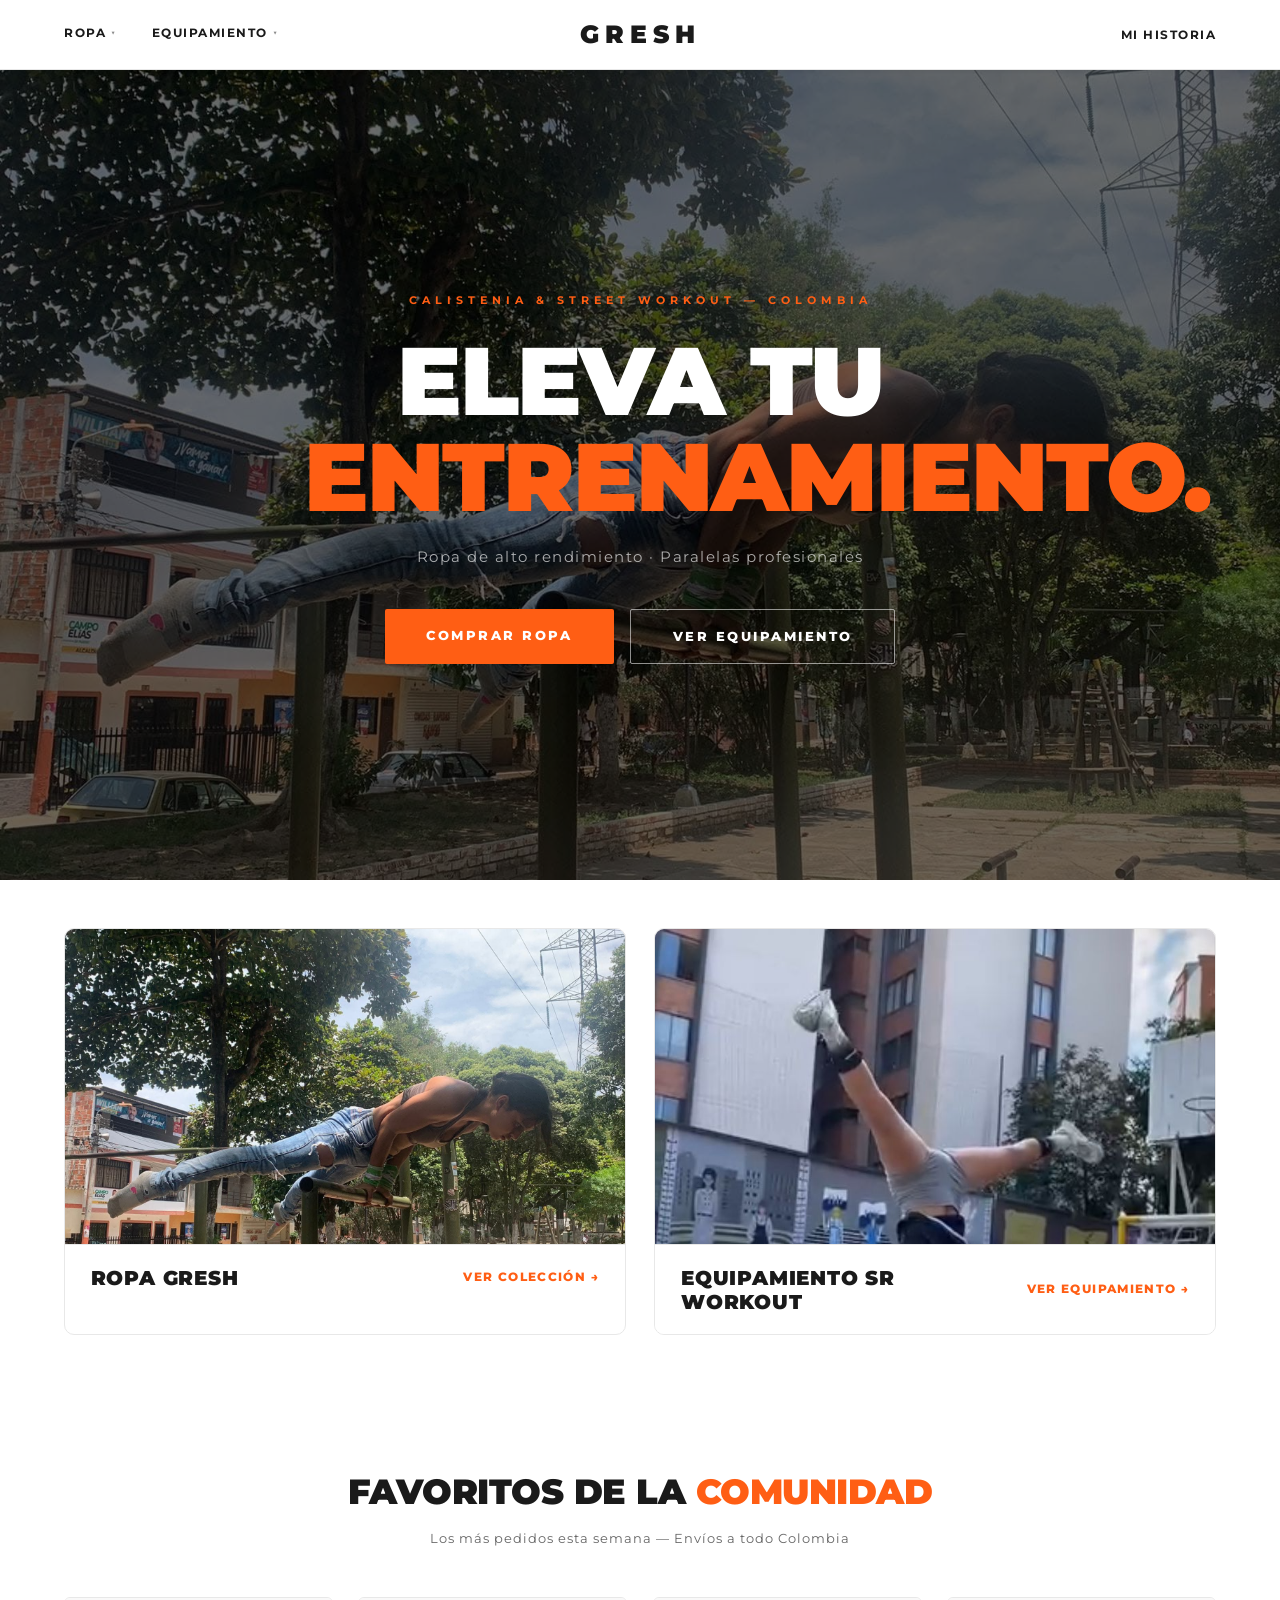
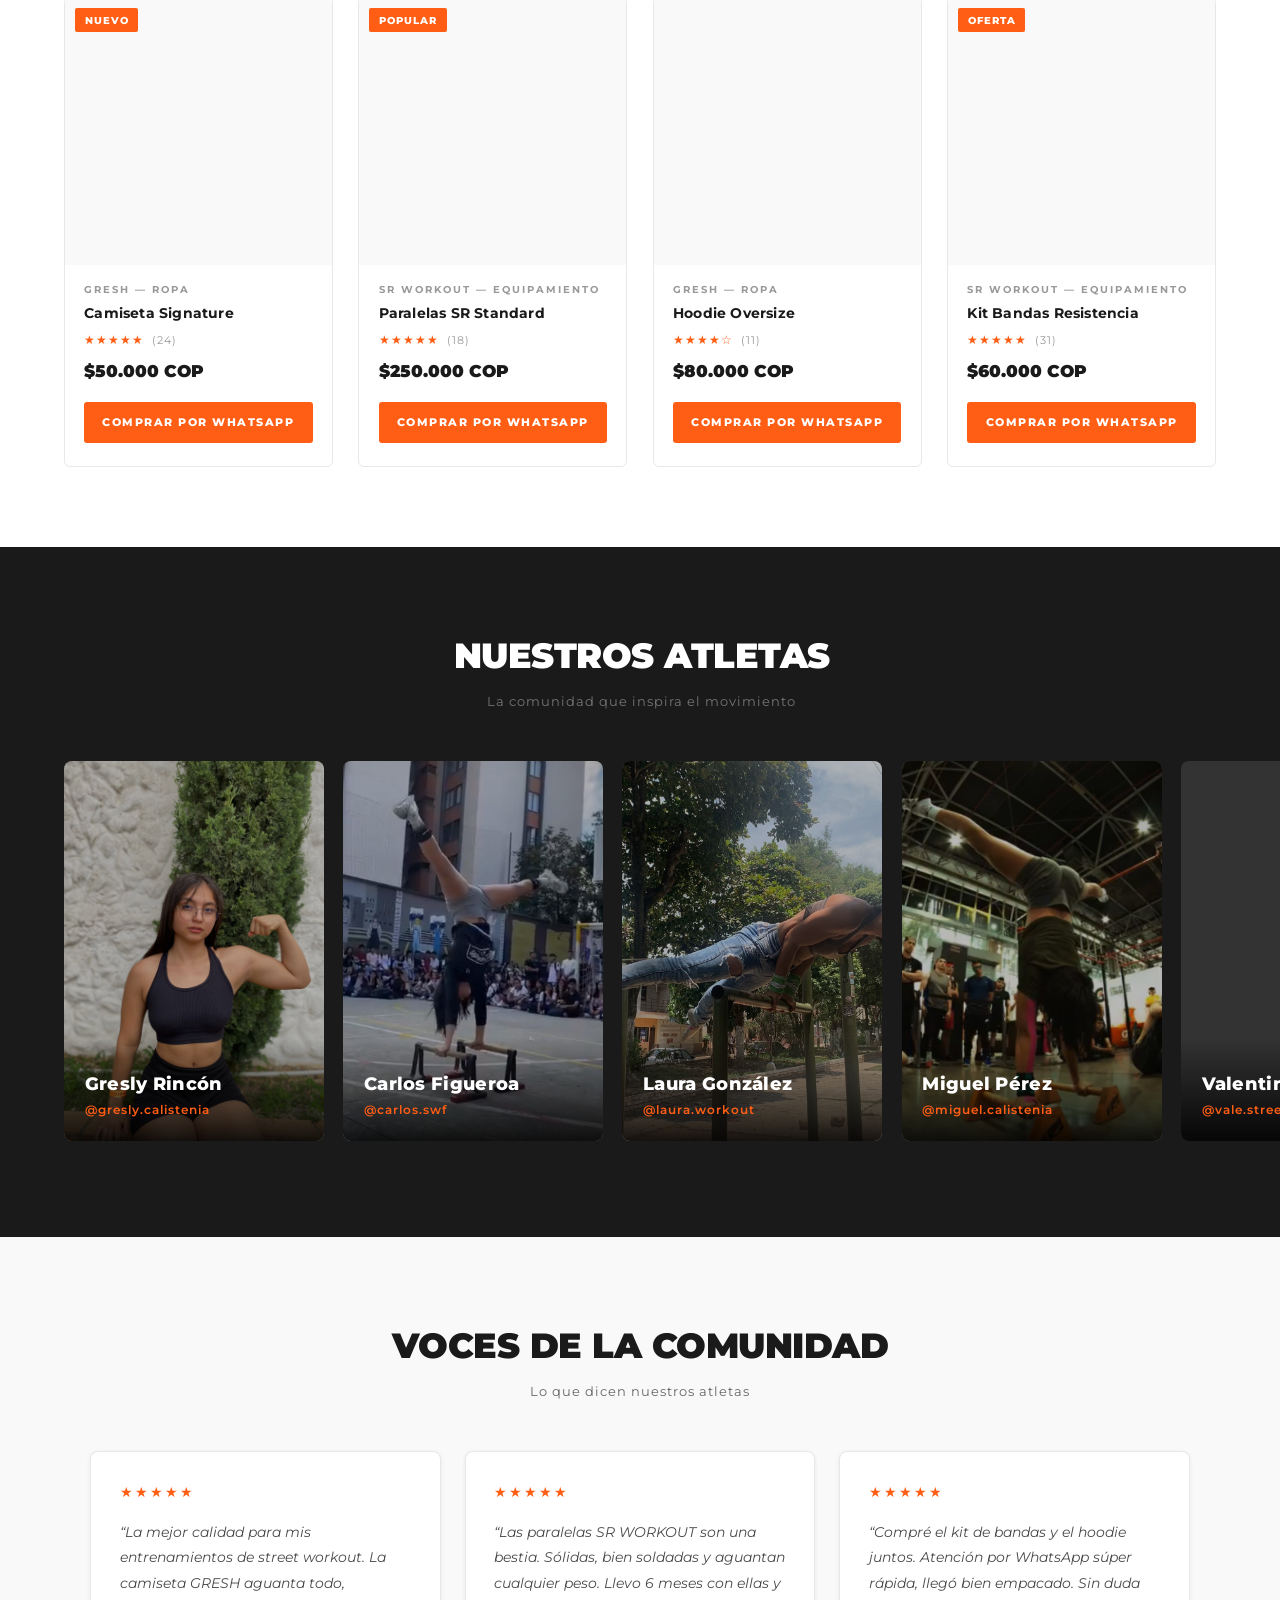
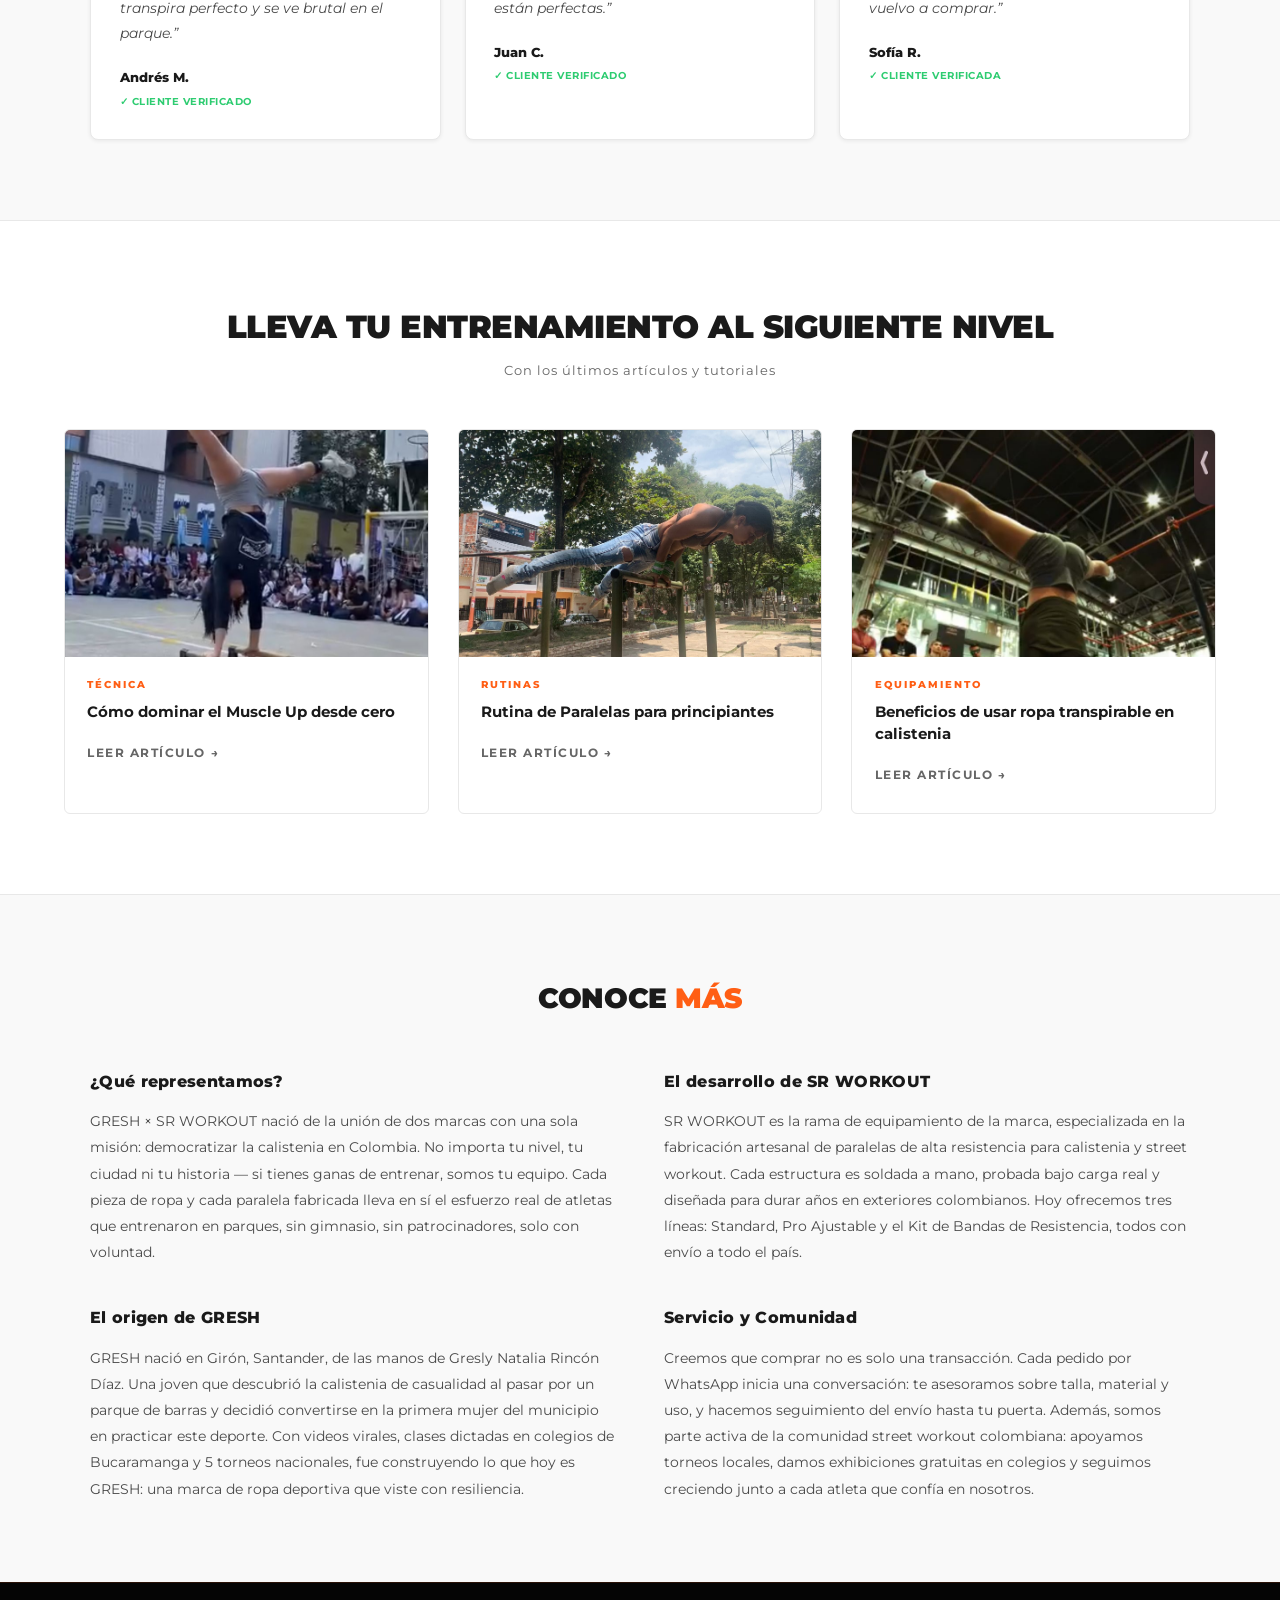
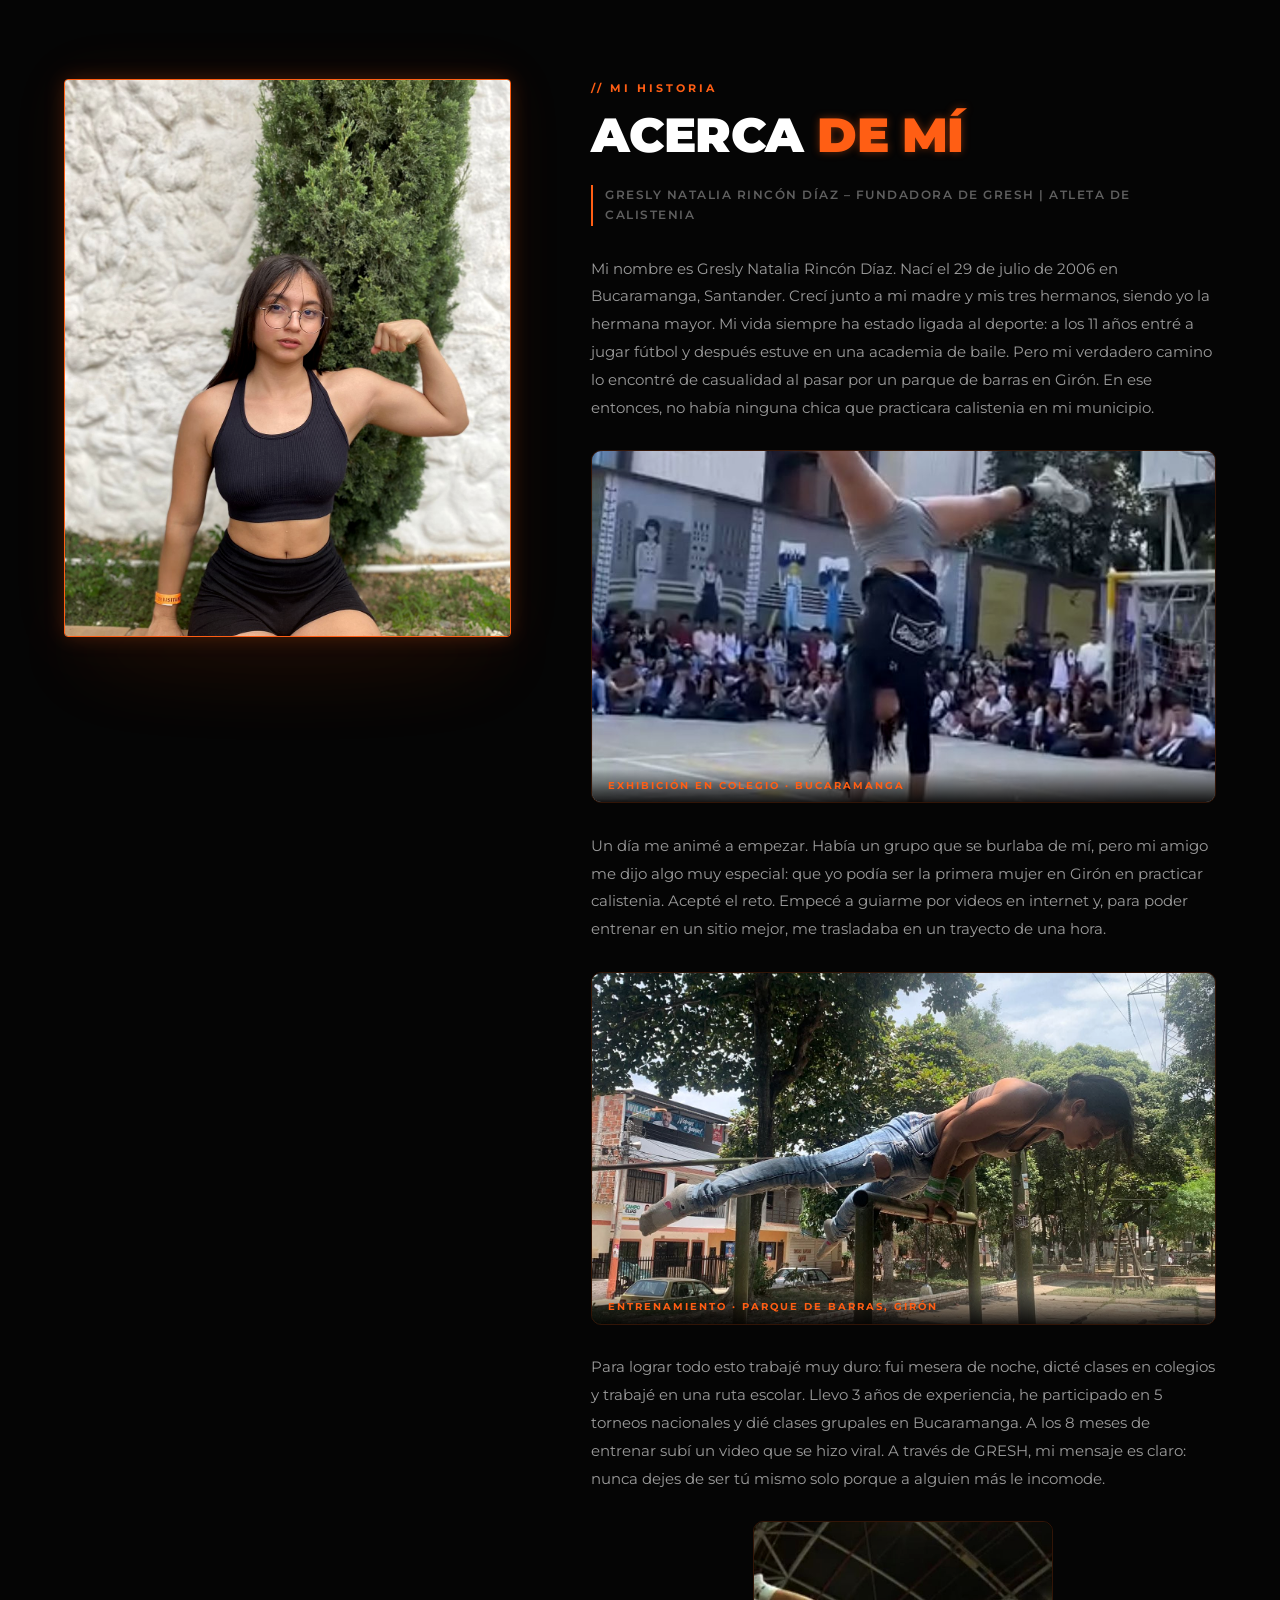
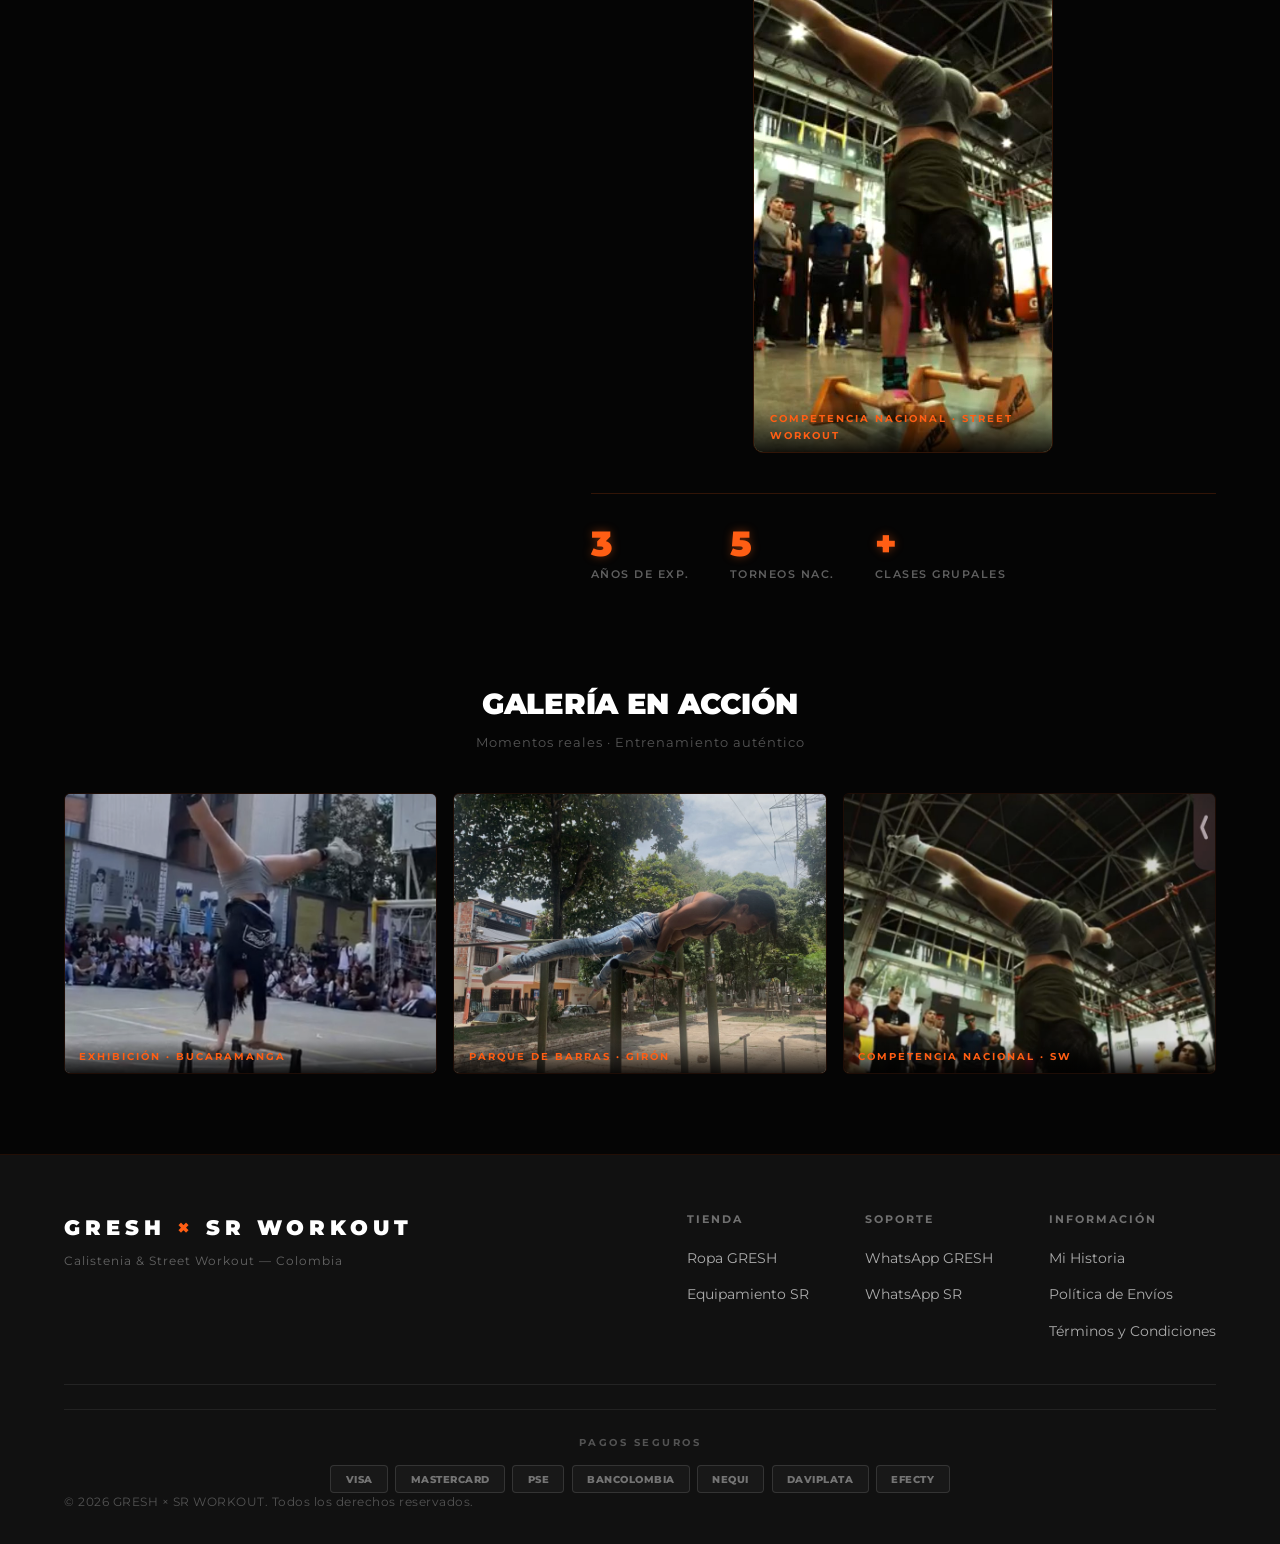
==== commit 1a9cb954: "fix: Eliminar carruseles por completo, implementar bloques fijos de categoría en inicio y separar pr" ====
--- a/index.html
+++ b/index.html
@@ -23,9 +23,9 @@
           <a href="ropa.html">Ropa <span class="nav-arrow">&#9660;</span></a>
           <div class="mega-menu">
             <ul class="mega-list">
-              <li><a href="producto-ropa.html">Camisetas GRESH Oversize</a></li>
-              <li><a href="producto-ropa.html">Sacos / Hoodies Resiliencia</a></li>
-              <li><a href="producto-ropa.html">Gorras y Accesorios</a></li>
+              <li><a href="ropa.html">Camisetas GRESH Oversize</a></li>
+              <li><a href="ropa.html">Sacos / Hoodies Resiliencia</a></li>
+              <li><a href="ropa.html">Gorras y Accesorios</a></li>
               <li class="mega-list-all"><a href="ropa.html">Ver toda la Ropa &rarr;</a></li>
             </ul>
           </div>
@@ -34,10 +34,10 @@
           <a href="paralelas.html">Equipamiento <span class="nav-arrow">&#9660;</span></a>
           <div class="mega-menu">
             <ul class="mega-list">
-              <li><a href="producto-paralelas.html">Paralelas Altas SR Pro</a></li>
-              <li><a href="producto-paralelas.html">Paralelas Bajas SR</a></li>
-              <li><a href="producto-paralelas.html">Anillas de Madera</a></li>
-              <li><a href="producto-paralelas.html">Bandas de Resistencia</a></li>
+              <li><a href="paralelas.html">Paralelas Altas SR Pro</a></li>
+              <li><a href="paralelas.html">Paralelas Bajas SR</a></li>
+              <li><a href="paralelas.html">Anillas de Madera</a></li>
+              <li><a href="paralelas.html">Bandas de Resistencia</a></li>
               <li class="mega-list-all"><a href="paralelas.html">Ver todo el Equipamiento &rarr;</a></li>
             </ul>
           </div>
@@ -77,59 +77,26 @@
     </div>
   </section>
 
-  <!-- SLIDER DE CATEGORÍAS -->
-  <section class="slider-seccion">
-    <p class="slider-seccion-title">Explora la tienda</p>
-    <div class="slider-track">
-      <a href="ropa.html" class="slider-card">
-        <div class="slider-card-img">
-          <img src="entrenamiento2.jpg" alt="Ropa GRESH" />
-        </div>
-        <div class="slider-card-info">
-          <p class="slider-card-name">Ropa GRESH</p>
-        </div>
-      </a>
-      <a href="paralelas.html" class="slider-card">
-        <div class="slider-card-img">
-          <img src="entrenamiento1.jpg" alt="Equipamiento SR" />
-        </div>
-        <div class="slider-card-info">
-          <p class="slider-card-name">Equipamiento SR</p>
-        </div>
-      </a>
-      <a href="producto-ropa.html" class="slider-card">
-        <div class="slider-card-img">
-          <img src="entrenamiento1.jpg" alt="Camisetas GRESH Oversize" />
-        </div>
-        <div class="slider-card-info">
-          <p class="slider-card-name">Camisetas GRESH Oversize</p>
-        </div>
-      </a>
-      <a href="producto-ropa.html" class="slider-card">
-        <div class="slider-card-img">
-          <img src="entrenamiento2.jpg" alt="Hoodies Resiliencia" />
-        </div>
-        <div class="slider-card-info">
-          <p class="slider-card-name">Hoodies Resiliencia</p>
-        </div>
-      </a>
-      <a href="producto-paralelas.html" class="slider-card">
-        <div class="slider-card-img">
-          <img src="entrenamiento1.jpg" alt="Paralelas SR Pro" />
-        </div>
-        <div class="slider-card-info">
-          <p class="slider-card-name">Paralelas Altas SR Pro</p>
-        </div>
-      </a>
-      <a href="producto-paralelas.html" class="slider-card">
-        <div class="slider-card-img">
-          <img src="foto-perfil.jpg" alt="Kit Bandas Resistencia" />
-        </div>
-        <div class="slider-card-info">
-          <p class="slider-card-name">Kit Bandas Resistencia</p>
-        </div>
-      </a>
-    </div>
+  <!-- CATEGORÍAS PRINCIPALES -->
+  <section class="home-cats">
+    <a href="ropa.html" class="home-cat-card">
+      <div class="home-cat-img">
+        <img src="entrenamiento2.jpg" alt="Ropa GRESH" />
+      </div>
+      <div class="home-cat-info">
+        <h2 class="home-cat-title">ROPA GRESH</h2>
+        <span class="home-cat-cta">Ver colecci&oacute;n &rarr;</span>
+      </div>
+    </a>
+    <a href="paralelas.html" class="home-cat-card">
+      <div class="home-cat-img">
+        <img src="entrenamiento1.jpg" alt="Equipamiento SR WORKOUT" />
+      </div>
+      <div class="home-cat-info">
+        <h2 class="home-cat-title">EQUIPAMIENTO SR WORKOUT</h2>
+        <span class="home-cat-cta">Ver equipamiento &rarr;</span>
+      </div>
+    </a>
   </section>
 
   <!-- B. FAVORITOS DE LA COMUNIDAD -->
@@ -197,28 +164,6 @@
       </div>
 
     </div>
-  </section>
-
-  <!-- C. BLOQUES DE CATEGORÍA -->
-  <section class="cat-blocks">
-    <a href="ropa.html" class="cat-block" style="background-image:url('entrenamiento1.jpg')">
-      <div class="cat-block-overlay"></div>
-      <div class="cat-block-content">
-        <span class="cat-block-label">GRESH</span>
-        <h2 class="cat-block-title">ROPA DE ATLETAS</h2>
-        <p class="cat-block-sub">Camisetas &middot; Hoodies &middot; Accesorios</p>
-        <span class="cat-block-cta">Ver colecci&oacute;n &rarr;</span>
-      </div>
-    </a>
-    <a href="paralelas.html" class="cat-block" style="background-image:url('entrenamiento2.jpg')">
-      <div class="cat-block-overlay"></div>
-      <div class="cat-block-content">
-        <span class="cat-block-label">SR WORKOUT</span>
-        <h2 class="cat-block-title">EQUIPAMIENTO DE &Eacute;LITE</h2>
-        <p class="cat-block-sub">Paralelas &middot; Anillas &middot; Bandas</p>
-        <span class="cat-block-cta">Ver equipamiento &rarr;</span>
-      </div>
-    </a>
   </section>
 
   <!-- D. ATLETAS GRESH &amp; SR WORKOUT -->
--- a/style.css
+++ b/style.css
@@ -2509,6 +2509,93 @@
 }
 
 /* =========================================
+   HOME CATS — 2-column fixed category cards
+   ========================================= */
+.home-cats {
+  display: grid;
+  grid-template-columns: 1fr 1fr;
+  gap: 0;
+  background: #FFFFFF;
+  padding: 3rem 5%;
+  gap: 1.8rem;
+  max-width: 1400px;
+  margin: 0 auto;
+  box-sizing: border-box;
+}
+
+.home-cat-card {
+  display: flex;
+  flex-direction: column;
+  text-decoration: none;
+  border-radius: 10px;
+  overflow: hidden;
+  border: 1px solid var(--border);
+  background: #FFFFFF;
+  transition: transform 0.28s ease, box-shadow 0.28s ease;
+}
+
+.home-cat-card:hover {
+  transform: translateY(-5px);
+  box-shadow: 0 16px 50px rgba(0,0,0,0.10);
+}
+
+.home-cat-img {
+  width: 100%;
+  aspect-ratio: 16 / 9;
+  overflow: hidden;
+  background: var(--bg);
+}
+
+.home-cat-img img {
+  width: 100%;
+  height: 100%;
+  object-fit: cover;
+  object-position: center top;
+  display: block;
+  transition: transform 0.38s ease;
+}
+
+.home-cat-card:hover .home-cat-img img { transform: scale(1.04); }
+
+.home-cat-info {
+  background: #FFFFFF;
+  padding: 1.3rem 1.6rem;
+  display: flex;
+  align-items: center;
+  justify-content: space-between;
+  gap: 1rem;
+  border-top: 1px solid var(--border);
+}
+
+.home-cat-title {
+  font-size: clamp(0.95rem, 2vw, 1.25rem);
+  font-weight: 900;
+  text-transform: uppercase;
+  letter-spacing: 0.04em;
+  color: #1A1A1A;
+  margin: 0;
+  line-height: 1.2;
+}
+
+.home-cat-cta {
+  font-size: 0.72rem;
+  font-weight: 800;
+  letter-spacing: 0.12em;
+  color: #FF5E14;
+  text-transform: uppercase;
+  white-space: nowrap;
+  flex-shrink: 0;
+}
+
+@media (max-width: 768px) {
+  .home-cats {
+    grid-template-columns: 1fr;
+    padding: 2rem 4%;
+    gap: 1.2rem;
+  }
+}
+
+/* =========================================
    SLIDER / CARRUSEL HORIZONTAL — CSS puro
    ========================================= */
 .slider-seccion {
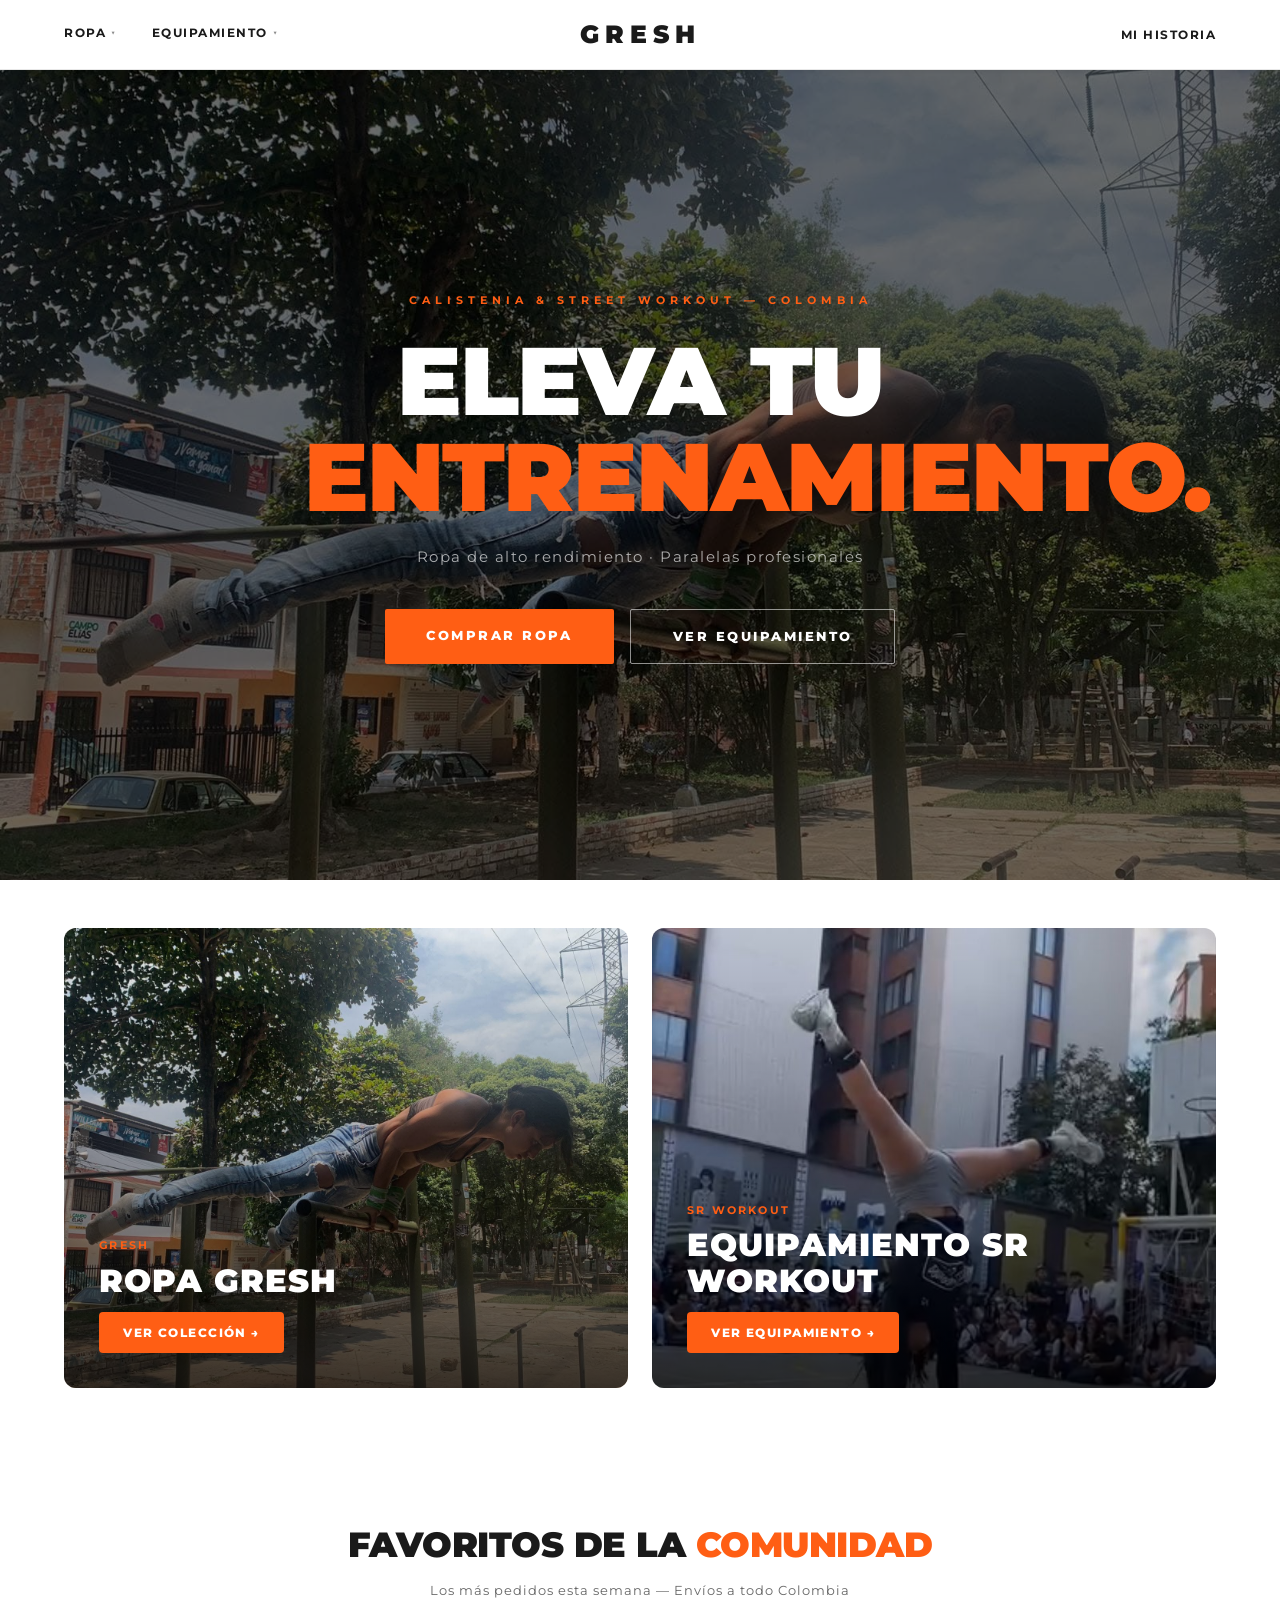
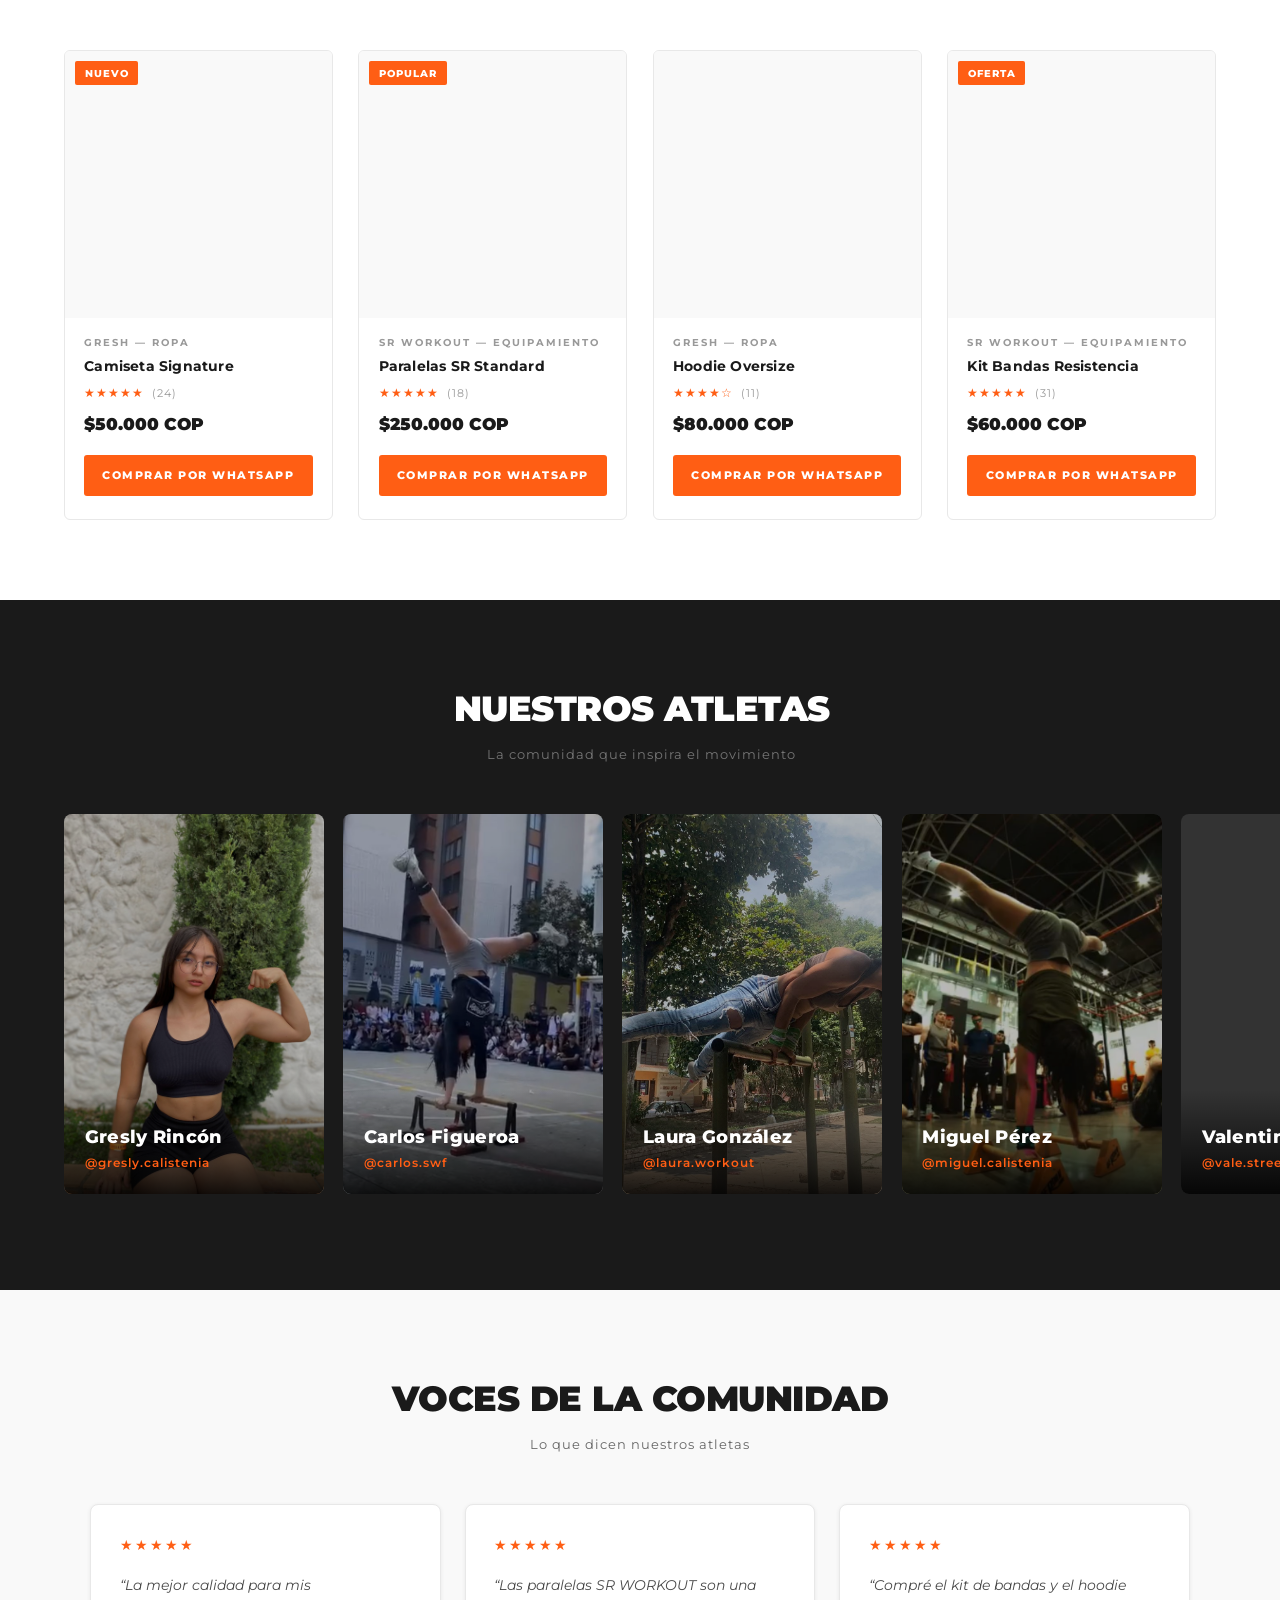
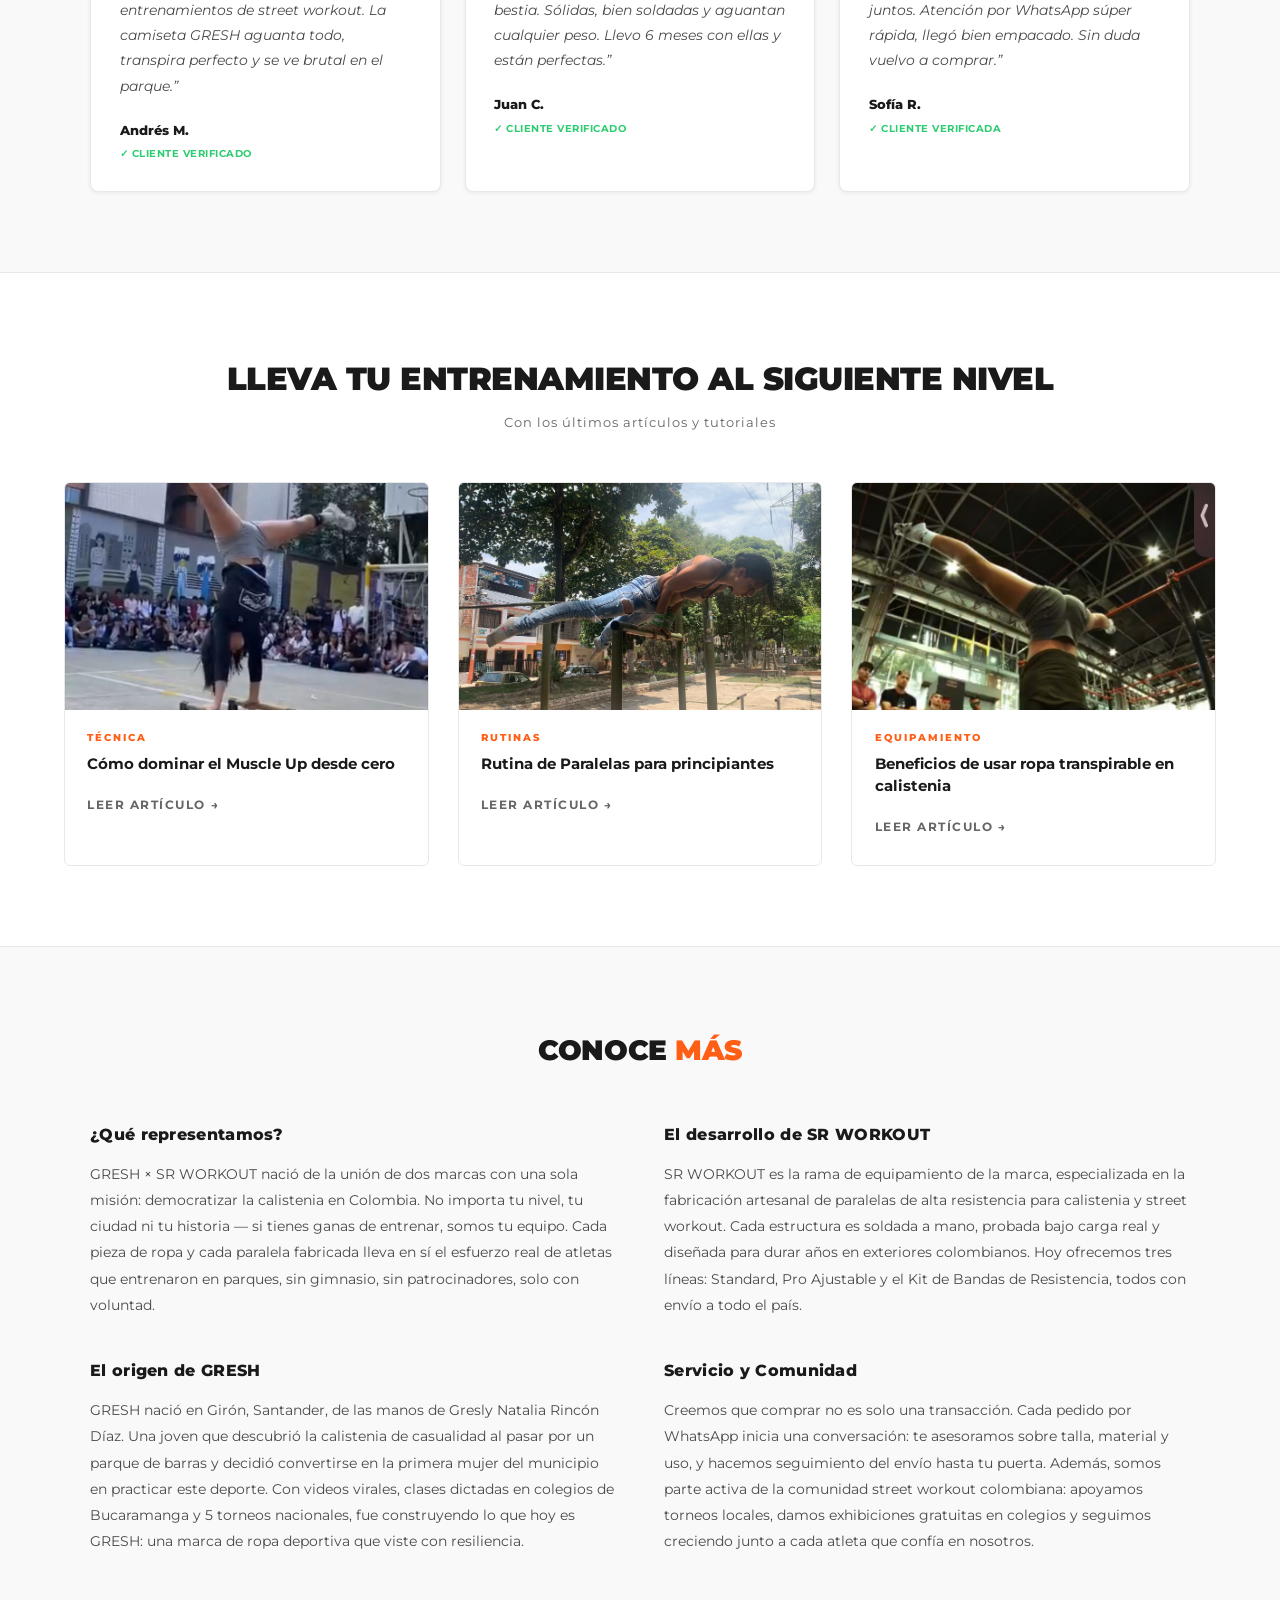
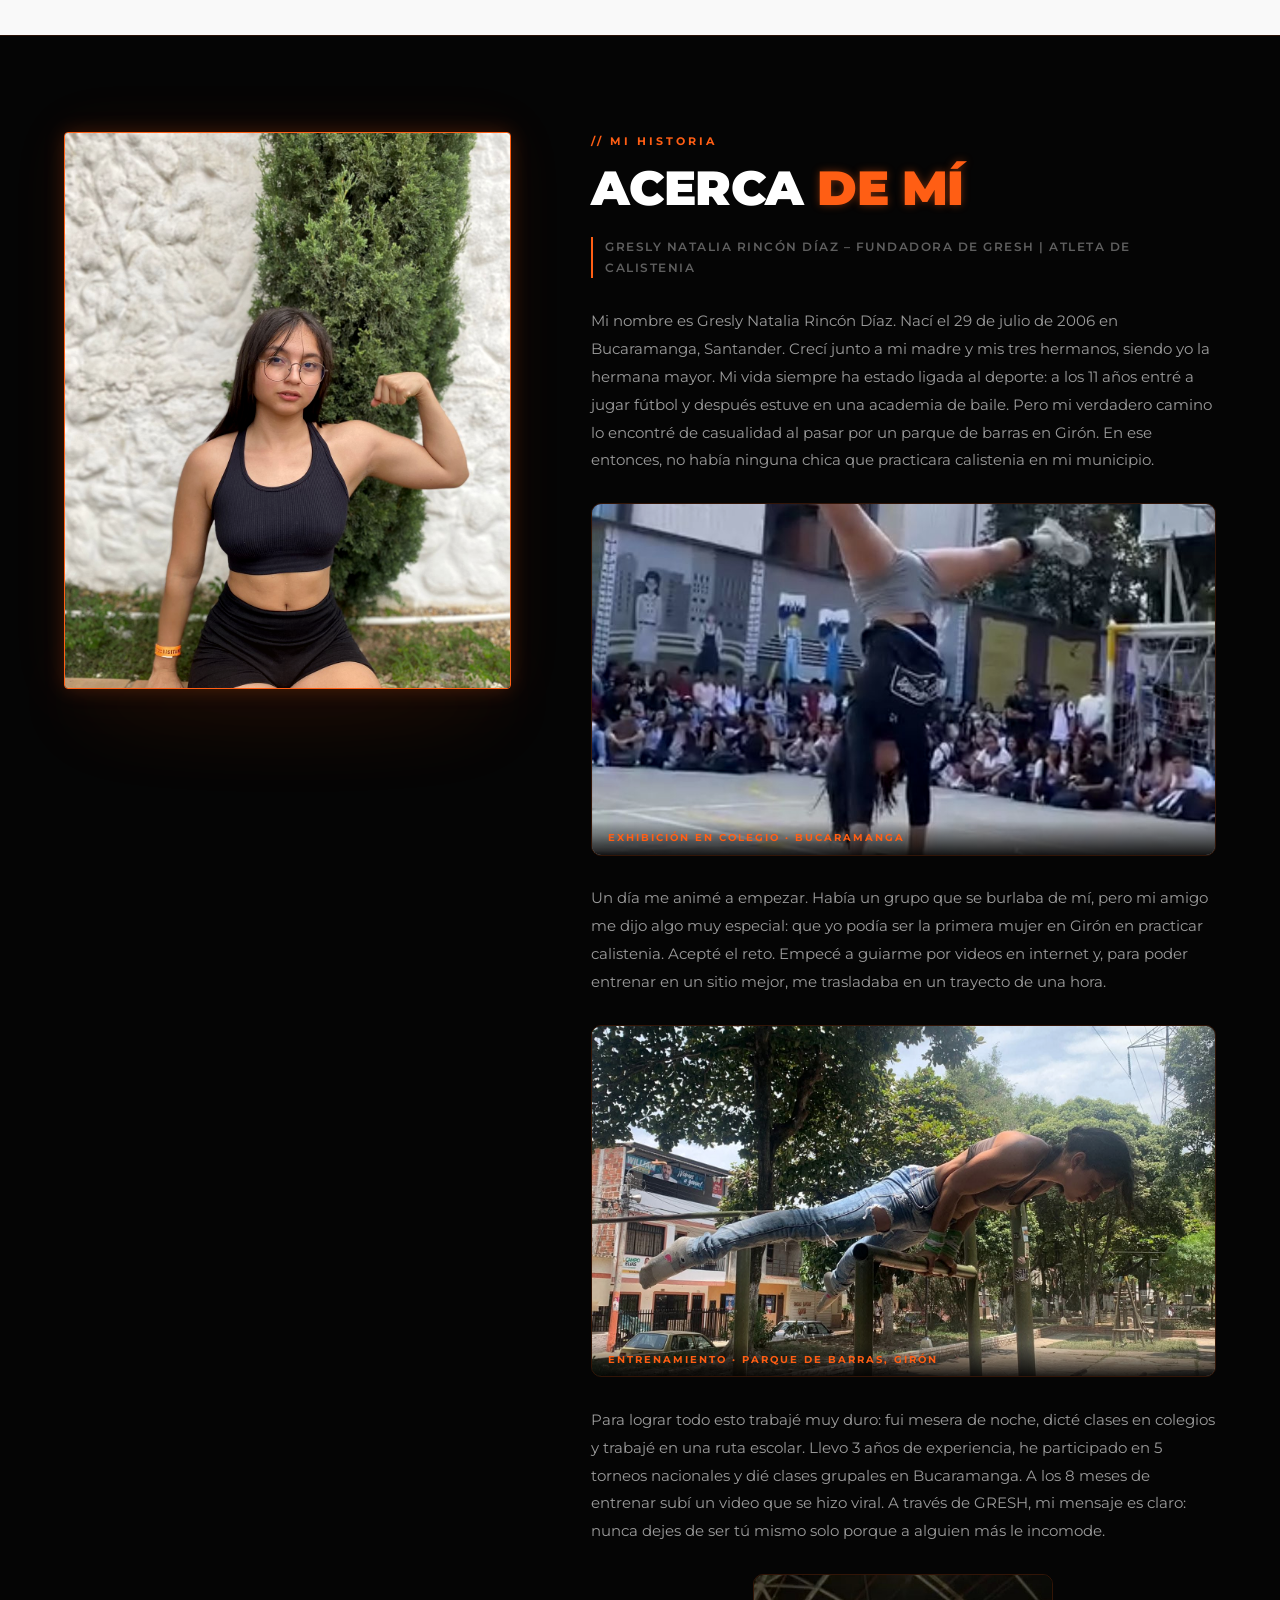
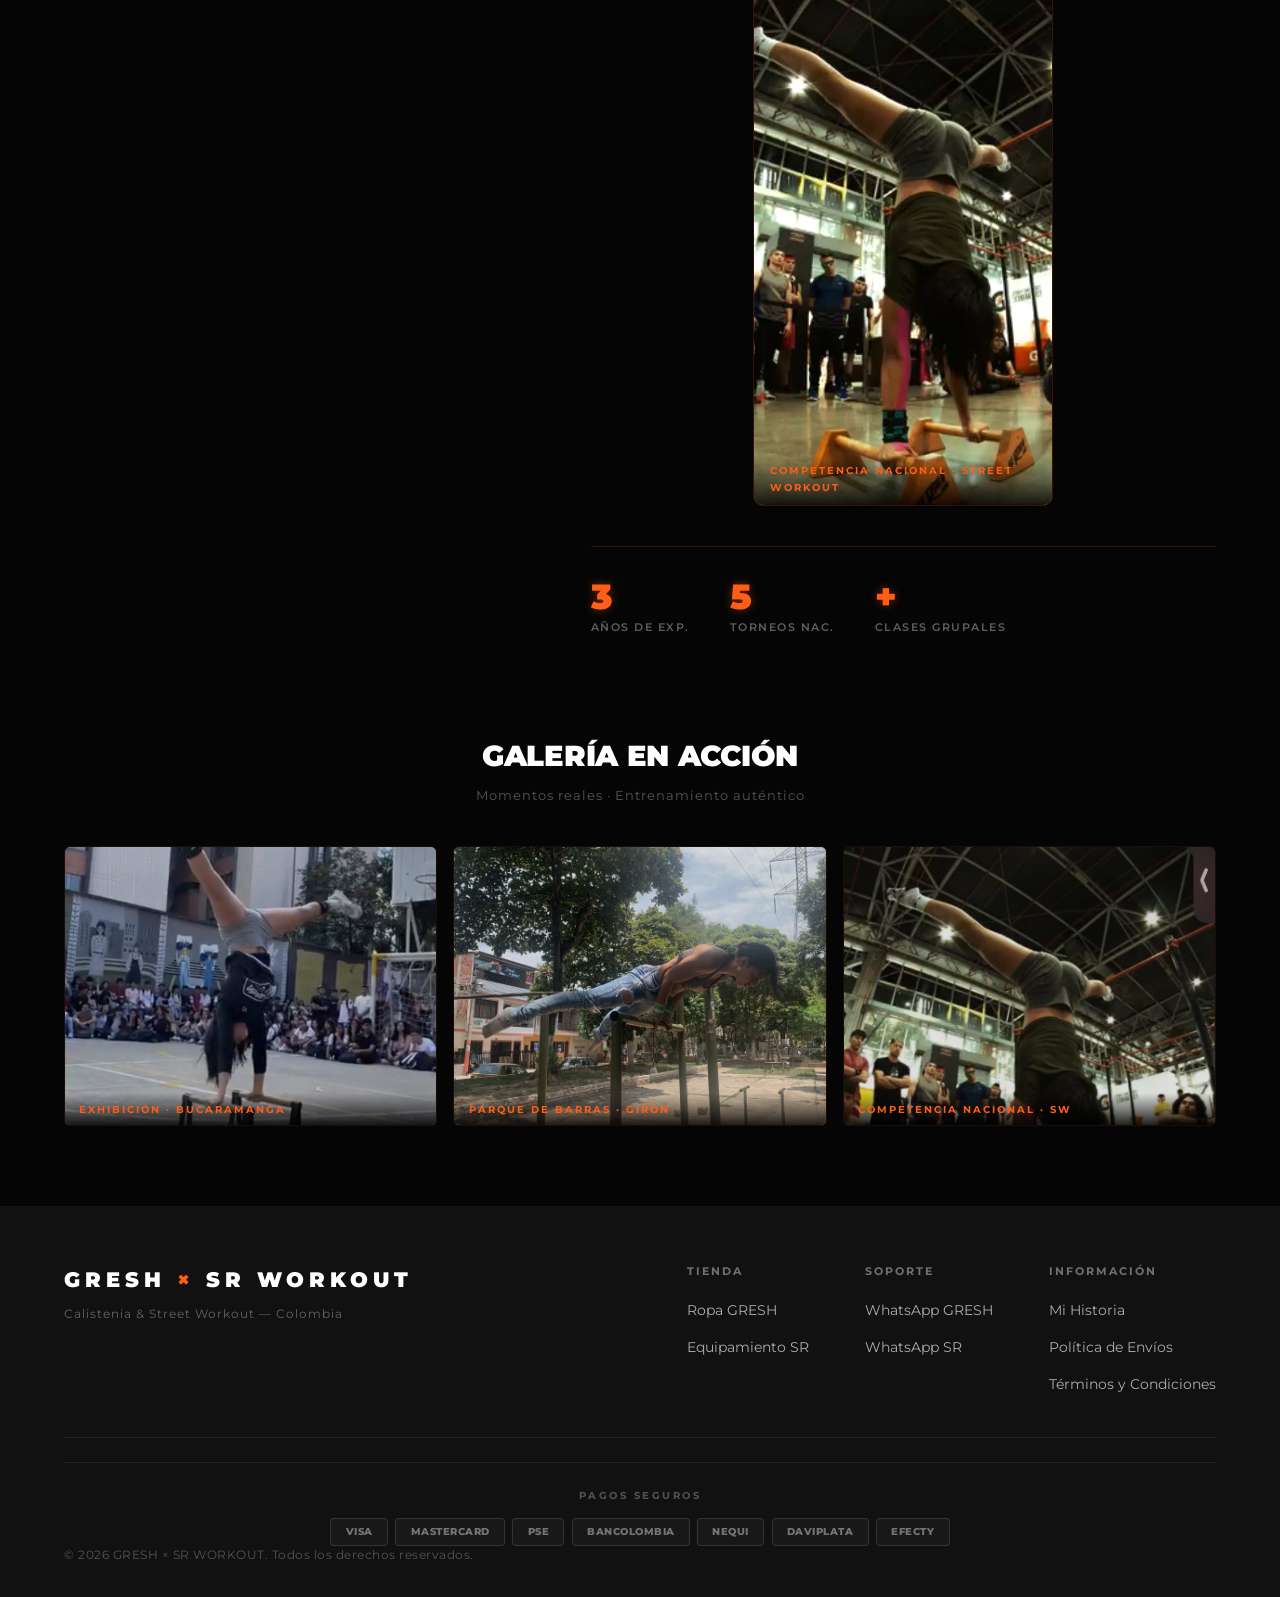
==== commit 9d176177: "fix: Restaurar contenedores de imagen fijos en tarjetas de categoría del inicio Co-Authored-By: Clau" ====
--- a/index.html
+++ b/index.html
@@ -79,22 +79,22 @@
 
   <!-- CATEGORÍAS PRINCIPALES -->
   <section class="home-cats">
-    <a href="ropa.html" class="home-cat-card">
-      <div class="home-cat-img">
-        <img src="entrenamiento2.jpg" alt="Ropa GRESH" />
-      </div>
-      <div class="home-cat-info">
-        <h2 class="home-cat-title">ROPA GRESH</h2>
-        <span class="home-cat-cta">Ver colecci&oacute;n &rarr;</span>
+    <a href="ropa.html" class="categoria-card">
+      <div class="categoria-card-bg" style="background-image:url('entrenamiento2.jpg')"></div>
+      <div class="categoria-card-overlay"></div>
+      <div class="categoria-card-content">
+        <p class="categoria-card-label">GRESH</p>
+        <h2 class="categoria-card-title">ROPA GRESH</h2>
+        <span class="categoria-card-btn">Ver colecci&oacute;n &rarr;</span>
       </div>
     </a>
-    <a href="paralelas.html" class="home-cat-card">
-      <div class="home-cat-img">
-        <img src="entrenamiento1.jpg" alt="Equipamiento SR WORKOUT" />
-      </div>
-      <div class="home-cat-info">
-        <h2 class="home-cat-title">EQUIPAMIENTO SR WORKOUT</h2>
-        <span class="home-cat-cta">Ver equipamiento &rarr;</span>
+    <a href="paralelas.html" class="categoria-card">
+      <div class="categoria-card-bg" style="background-image:url('entrenamiento1.jpg')"></div>
+      <div class="categoria-card-overlay"></div>
+      <div class="categoria-card-content">
+        <p class="categoria-card-label">SR WORKOUT</p>
+        <h2 class="categoria-card-title">EQUIPAMIENTO SR WORKOUT</h2>
+        <span class="categoria-card-btn">Ver equipamiento &rarr;</span>
       </div>
     </a>
   </section>
--- a/style.css
+++ b/style.css
@@ -2514,77 +2514,101 @@
 .home-cats {
   display: grid;
   grid-template-columns: 1fr 1fr;
-  gap: 0;
+  gap: 1.5rem;
   background: #FFFFFF;
   padding: 3rem 5%;
-  gap: 1.8rem;
-  max-width: 1400px;
-  margin: 0 auto;
-  box-sizing: border-box;
-}
-
-.home-cat-card {
+}
+
+.categoria-card {
+  position: relative;
   display: flex;
   flex-direction: column;
+  justify-content: flex-end;
+  height: 460px;
+  border-radius: 12px;
+  overflow: hidden;
   text-decoration: none;
-  border-radius: 10px;
-  overflow: hidden;
-  border: 1px solid var(--border);
-  background: #FFFFFF;
-  transition: transform 0.28s ease, box-shadow 0.28s ease;
-}
-
-.home-cat-card:hover {
-  transform: translateY(-5px);
-  box-shadow: 0 16px 50px rgba(0,0,0,0.10);
-}
-
-.home-cat-img {
-  width: 100%;
-  aspect-ratio: 16 / 9;
-  overflow: hidden;
-  background: var(--bg);
-}
-
-.home-cat-img img {
-  width: 100%;
-  height: 100%;
-  object-fit: cover;
-  object-position: center top;
-  display: block;
-  transition: transform 0.38s ease;
-}
-
-.home-cat-card:hover .home-cat-img img { transform: scale(1.04); }
-
-.home-cat-info {
-  background: #FFFFFF;
-  padding: 1.3rem 1.6rem;
-  display: flex;
-  align-items: center;
-  justify-content: space-between;
-  gap: 1rem;
-  border-top: 1px solid var(--border);
-}
-
-.home-cat-title {
-  font-size: clamp(0.95rem, 2vw, 1.25rem);
+  cursor: pointer;
+}
+
+.categoria-card-bg {
+  position: absolute;
+  inset: 0;
+  background-size: cover;
+  background-position: center top;
+  transition: transform 0.4s ease;
+}
+
+.categoria-card:hover .categoria-card-bg {
+  transform: scale(1.05);
+}
+
+.categoria-card-overlay {
+  position: absolute;
+  inset: 0;
+  background: linear-gradient(
+    to top,
+    rgba(0,0,0,0.78) 0%,
+    rgba(0,0,0,0.30) 50%,
+    rgba(0,0,0,0.06) 100%
+  );
+  transition: background 0.3s ease;
+}
+
+.categoria-card:hover .categoria-card-overlay {
+  background: linear-gradient(
+    to top,
+    rgba(0,0,0,0.88) 0%,
+    rgba(0,0,0,0.40) 50%,
+    rgba(0,0,0,0.10) 100%
+  );
+}
+
+.categoria-card-content {
+  position: relative;
+  z-index: 2;
+  padding: 2rem 2.2rem 2.2rem;
+  display: flex;
+  flex-direction: column;
+  gap: 0.5rem;
+}
+
+.categoria-card-label {
+  font-size: 0.68rem;
+  font-weight: 700;
+  letter-spacing: 0.2em;
+  color: var(--neon);
+  text-transform: uppercase;
+  margin: 0;
+}
+
+.categoria-card-title {
+  font-size: clamp(1.4rem, 3vw, 2rem);
   font-weight: 900;
-  text-transform: uppercase;
-  letter-spacing: 0.04em;
-  color: #1A1A1A;
+  color: #FFFFFF;
+  text-transform: uppercase;
+  letter-spacing: 0.03em;
   margin: 0;
-  line-height: 1.2;
-}
-
-.home-cat-cta {
-  font-size: 0.72rem;
+  line-height: 1.1;
+}
+
+.categoria-card-btn {
+  display: inline-block;
+  margin-top: 0.4rem;
+  padding: 0.65rem 1.5rem;
+  background: var(--neon);
+  color: #FFFFFF;
+  font-size: 0.75rem;
   font-weight: 800;
   letter-spacing: 0.12em;
-  color: #FF5E14;
-  text-transform: uppercase;
-  white-space: nowrap;
-  flex-shrink: 0;
+  text-transform: uppercase;
+  border-radius: 4px;
+  align-self: flex-start;
+  transition: background 0.22s ease;
+}
+
+.categoria-card:hover .categoria-card-btn {
+  background: #ff7a3d;
 }
 
 @media (max-width: 768px) {
@@ -2593,6 +2617,7 @@
     padding: 2rem 4%;
     gap: 1.2rem;
   }
+  .categoria-card { height: 320px; }
 }
 
 /* =========================================
